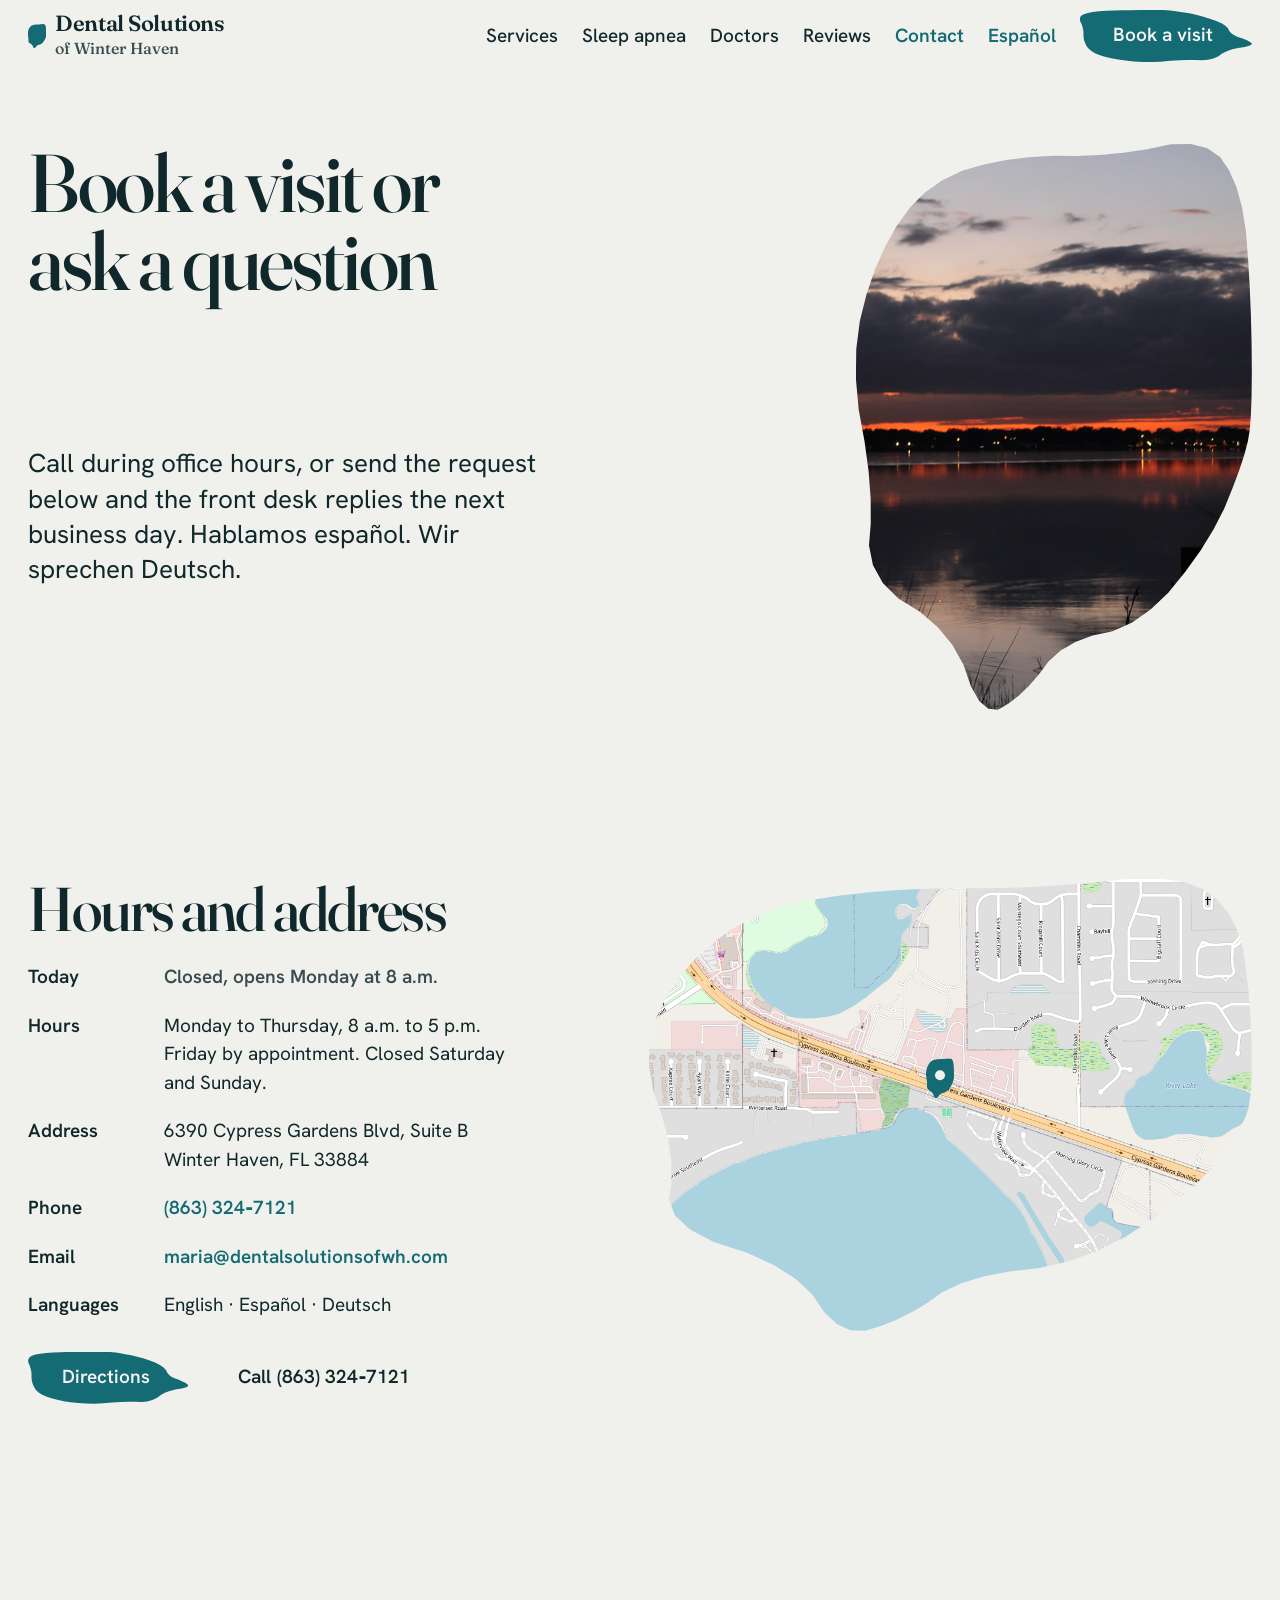
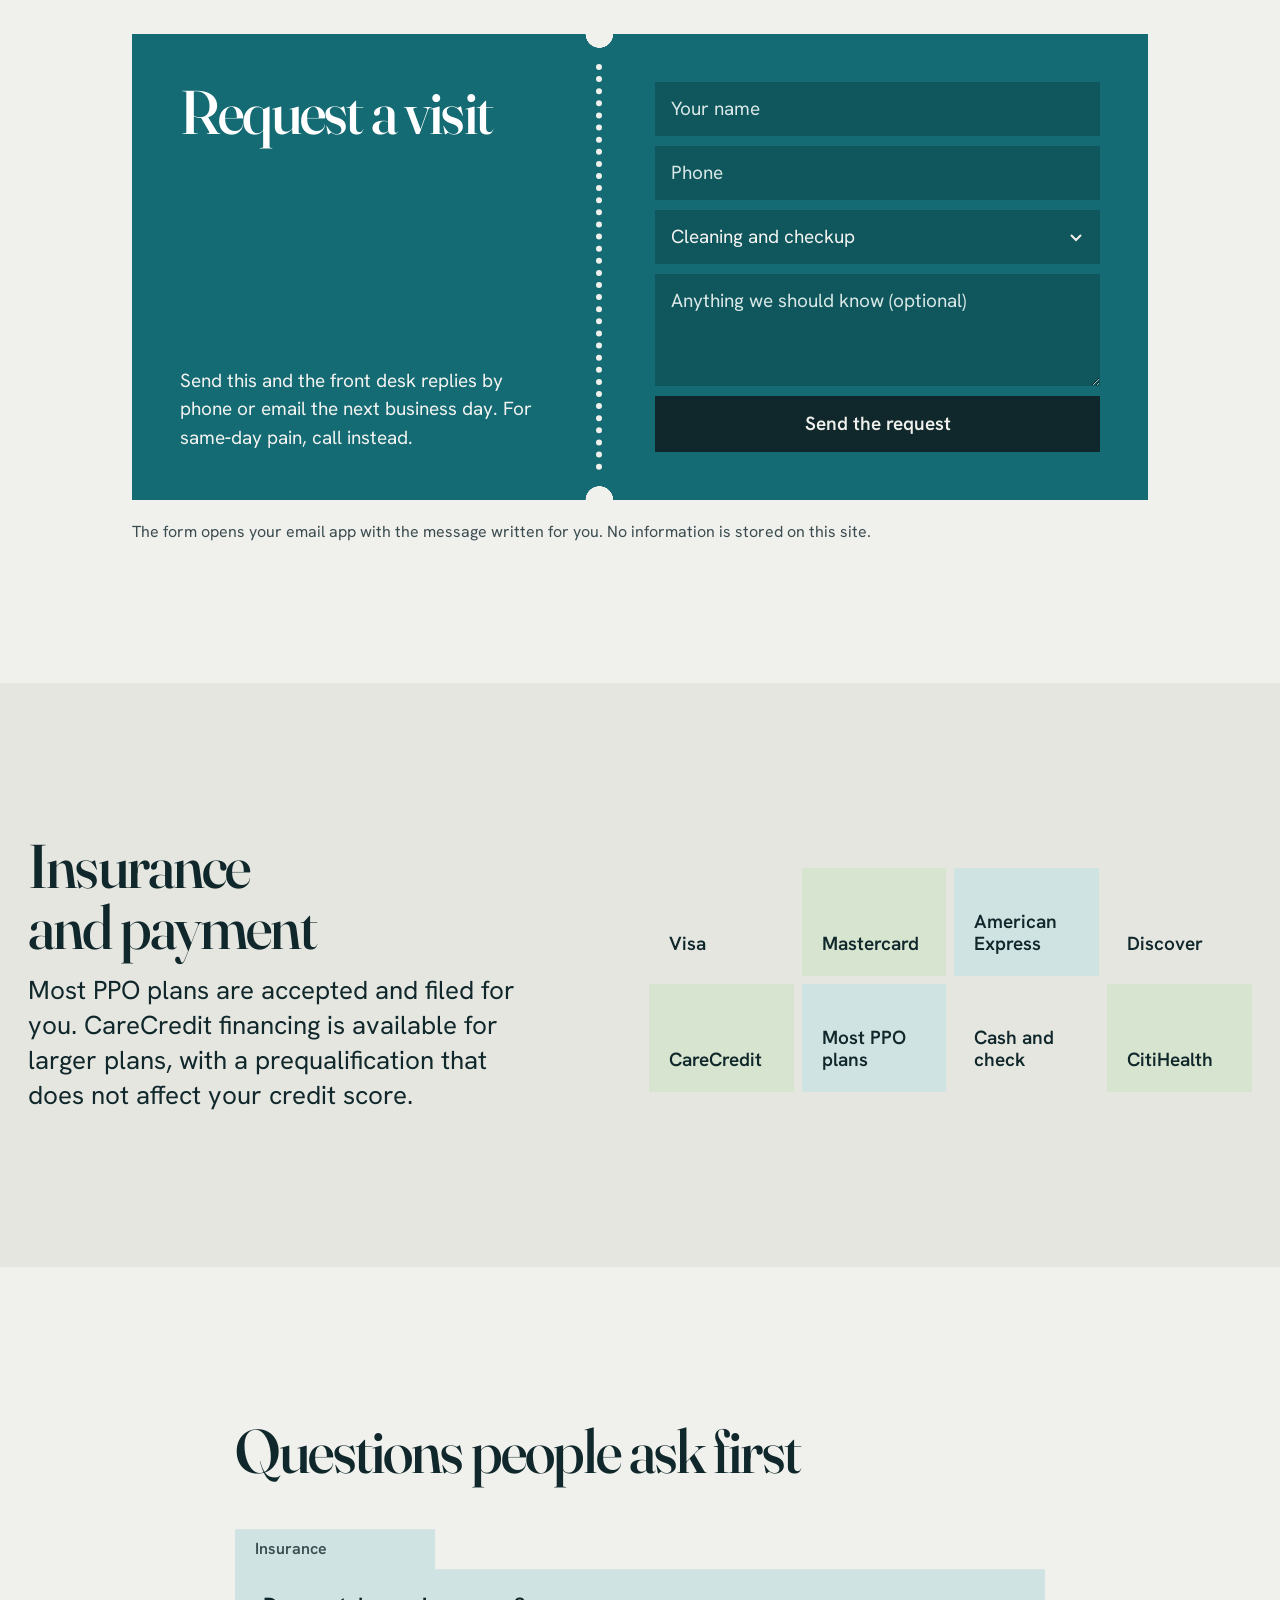
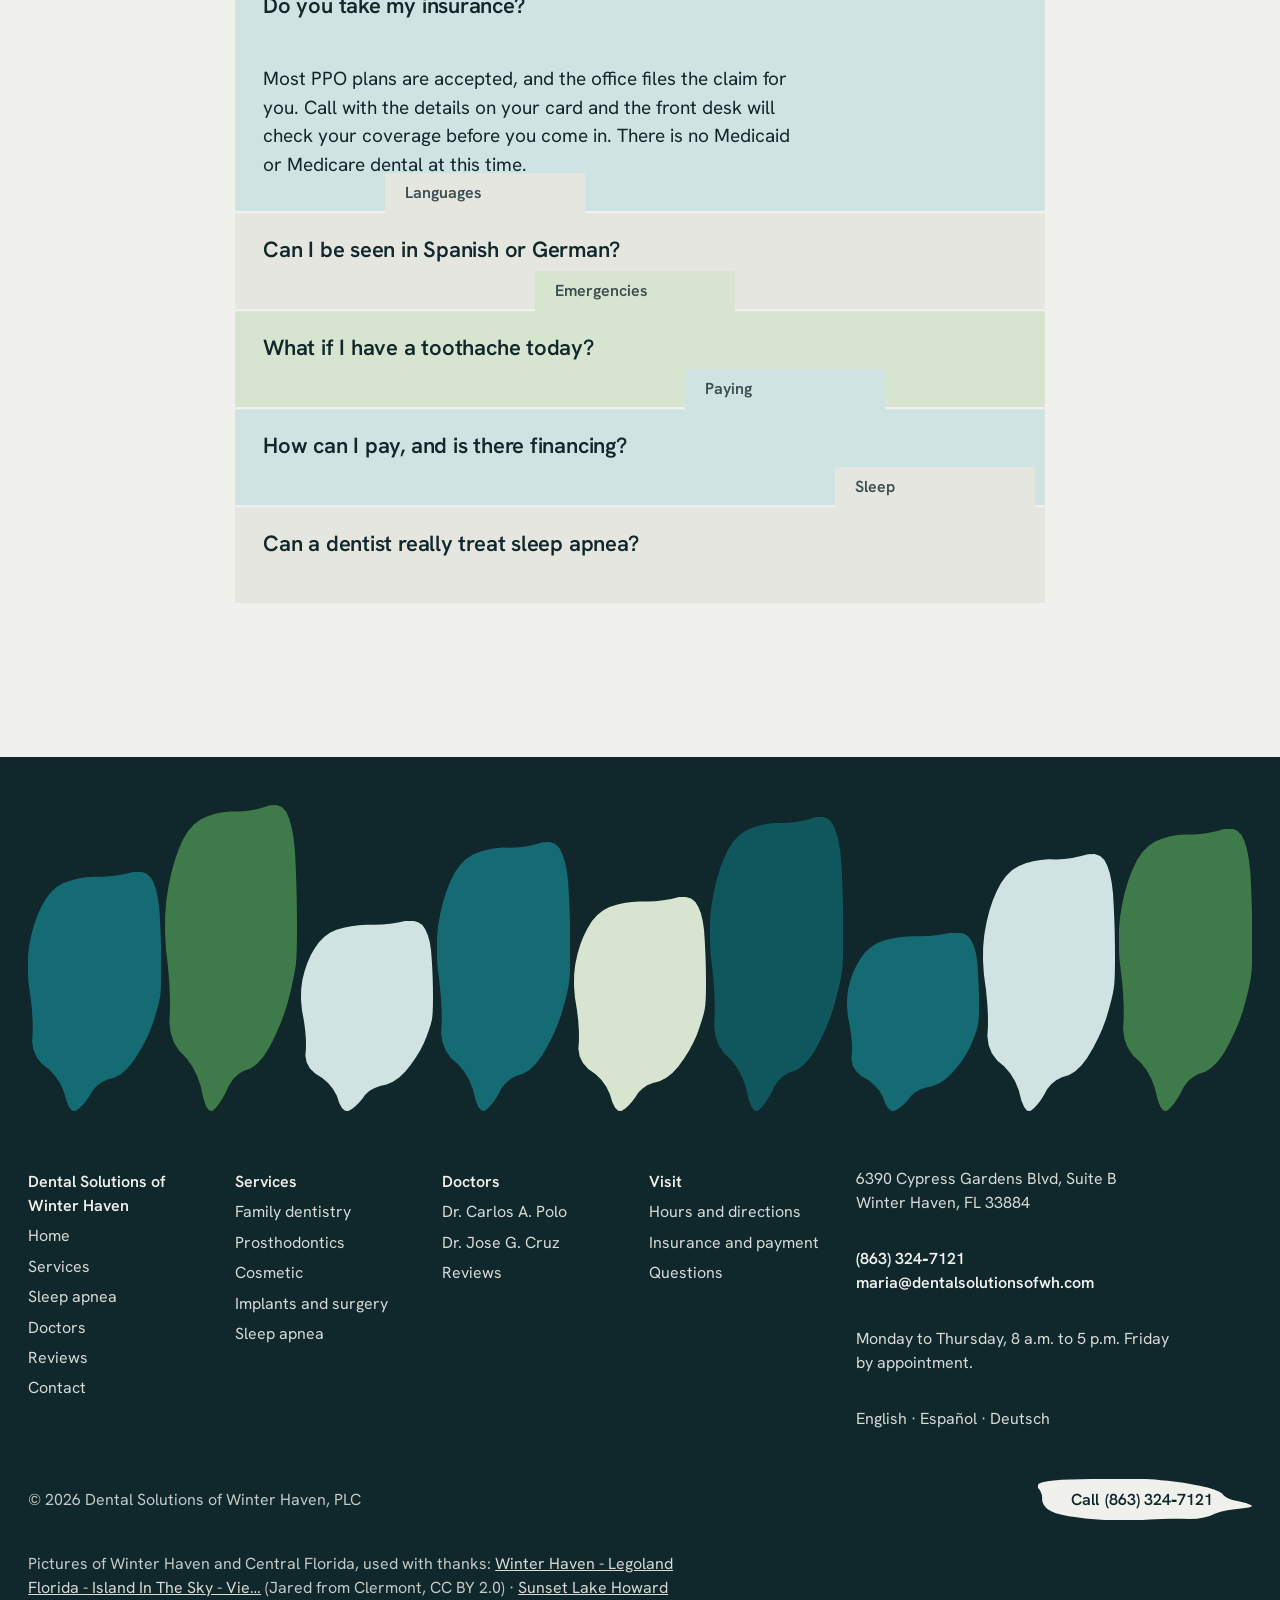
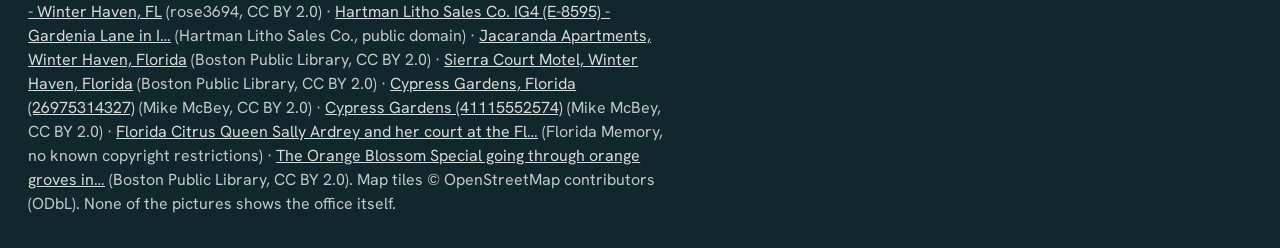
==== contact.html @ ea5078c8 "Dental Solutions of Winter Haven site: six bilingual pages, one lake motif Co-Authored-By: Claude Fa" ====
<!doctype html>
<html lang="en" data-lang="en">
<head>
<meta charset="utf-8">
<meta name="viewport" content="width=device-width, initial-scale=1">
<title>Contact and hours · Dental Solutions of Winter Haven</title>
<meta name="description" content="Book a visit at 6390 Cypress Gardens Blvd, Winter Haven, FL 33884. Call (863) 324‑7121. Monday to Thursday 8 to 5.">
<meta name="theme-color" content="#146b73">
<meta property="og:title" content="Contact and hours · Dental Solutions of Winter Haven">
<meta property="og:description" content="Book a visit at 6390 Cypress Gardens Blvd, Winter Haven, FL 33884. Call (863) 324‑7121. Monday to Thursday 8 to 5.">
<meta property="og:type" content="website">
<meta property="og:locale" content="en_US">
<meta property="og:locale:alternate" content="es_US">
<script type="application/ld+json">{"@context": "https://schema.org", "@type": "Dentist", "name": "Dental Solutions of Winter Haven", "url": "https://www.dentalsolutionsofwh.com/", "telephone": "+1-863-324-7121", "email": "maria@dentalsolutionsofwh.com", "address": {"@type": "PostalAddress", "streetAddress": "6390 Cypress Gardens Blvd, Suite B", "addressLocality": "Winter Haven", "addressRegion": "FL", "postalCode": "33884", "addressCountry": "US"}, "geo": {"@type": "GeoCoordinates", "latitude": 27.9825809, "longitude": -81.6782343}, "openingHoursSpecification": [{"@type": "OpeningHoursSpecification", "dayOfWeek": ["Monday", "Tuesday", "Wednesday", "Thursday"], "opens": "08:00", "closes": "17:00"}], "employee": [{"@type": "Person", "name": "Dr. Carlos A. Polo", "jobTitle": "Prosthodontist"}, {"@type": "Person", "name": "Dr. Jose G. Cruz", "jobTitle": "Dentist"}], "knowsLanguage": ["en", "es", "de"], "paymentAccepted": "Cash, Check, Visa, Mastercard, American Express, Discover, CareCredit"}</script>
<script>document.documentElement.classList.add('js');try{var l=localStorage.getItem('dswh-lang');if(l==='es'||l==='en'){document.documentElement.dataset.lang=l;document.documentElement.lang=l;}}catch(e){}</script>
<link rel="preconnect" href="https://fonts.googleapis.com">
<link rel="preconnect" href="https://fonts.gstatic.com" crossorigin>
<link href="https://fonts.googleapis.com/css2?family=Fraunces:opsz,wght@9..144,500;9..144,600&family=Hanken+Grotesk:wght@400;500;600&display=swap" rel="stylesheet">
<link rel="icon" href="data:image/svg+xml,%3Csvg%20xmlns%3D%27http%3A//www.w3.org/2000/svg%27%20viewBox%3D%270%200%2064%2064%27%3E%3Crect%20width%3D%2764%27%20height%3D%2764%27%20fill%3D%27%23f4f1ea%27/%3E%3Cg%20transform%3D%27translate%2814%206%29%20scale%2836%2052%29%27%3E%3Cpath%20d%3D%27M0.9196%200.0230%20L0.9425%200.0464%20L0.9611%200.0760%20L0.9752%200.1117%20L0.9849%200.1534%20L0.9903%200.2012%20L0.9944%200.2499%20L0.9975%200.2996%20L0.9993%200.3502%20L1.0000%200.4017%20L0.9994%200.4450%20L0.9976%200.4800%20L0.9944%200.5068%20L0.9900%200.5255%20L0.9814%200.5485%20L0.9686%200.5760%20L0.9516%200.6079%20L0.9304%200.6443%20L0.9035%200.6810%20L0.8710%200.7181%20L0.8329%200.7555%20L0.7890%200.7934%20L0.7436%200.8236%20L0.6967%200.8462%20L0.6481%200.8613%20L0.5980%200.8688%20L0.5543%200.8802%20L0.5171%200.8955%20L0.4864%200.9147%20L0.4621%200.9378%20L0.4372%200.9578%20L0.4118%200.9749%20L0.3857%200.9890%20L0.3591%201.0000%20L0.3343%200.9986%20L0.3115%200.9849%20L0.2905%200.9587%20L0.2714%200.9201%20L0.2436%200.8853%20L0.2070%200.8543%20L0.1616%200.8270%20L0.1075%200.8035%20L0.0680%200.7762%20L0.0432%200.7448%20L0.0331%200.7096%20L0.0376%200.6705%20L0.0373%200.6268%20L0.0321%200.5787%20L0.0220%200.5262%20L0.0070%200.4691%20L0.0000%200.4145%20L0.0010%200.3624%20L0.0100%200.3128%20L0.0269%200.2657%20L0.0480%200.2221%20L0.0733%200.1821%20L0.1027%200.1456%20L0.1362%200.1127%20L0.1750%200.0853%20L0.2192%200.0635%20L0.2686%200.0472%20L0.3233%200.0364%20L0.3794%200.0285%20L0.4369%200.0233%20L0.4957%200.0209%20L0.5560%200.0213%20L0.6161%200.0195%20L0.6760%200.0154%20L0.7359%200.0091%20L0.7956%200.0005%20L0.8461%200.0000%20L0.8875%200.0075%20Z%27%20fill%3D%27%23146b73%27/%3E%3C/g%3E%3C/svg%3E">
<link rel="stylesheet" href="styles.css">
<style>:root{--lake-mask:url("data:image/svg+xml,<svg%20xmlns='http://www.w3.org/2000/svg'%20viewBox='0%200%201%201'%20preserveAspectRatio='none'><path%20d='M0.9196%200.0230%20L0.9425%200.0464%20L0.9611%200.0760%20L0.9752%200.1117%20L0.9849%200.1534%20L0.9903%200.2012%20L0.9944%200.2499%20L0.9975%200.2996%20L0.9993%200.3502%20L1.0000%200.4017%20L0.9994%200.4450%20L0.9976%200.4800%20L0.9944%200.5068%20L0.9900%200.5255%20L0.9814%200.5485%20L0.9686%200.5760%20L0.9516%200.6079%20L0.9304%200.6443%20L0.9035%200.6810%20L0.8710%200.7181%20L0.8329%200.7555%20L0.7890%200.7934%20L0.7436%200.8236%20L0.6967%200.8462%20L0.6481%200.8613%20L0.5980%200.8688%20L0.5543%200.8802%20L0.5171%200.8955%20L0.4864%200.9147%20L0.4621%200.9378%20L0.4372%200.9578%20L0.4118%200.9749%20L0.3857%200.9890%20L0.3591%201.0000%20L0.3343%200.9986%20L0.3115%200.9849%20L0.2905%200.9587%20L0.2714%200.9201%20L0.2436%200.8853%20L0.2070%200.8543%20L0.1616%200.8270%20L0.1075%200.8035%20L0.0680%200.7762%20L0.0432%200.7448%20L0.0331%200.7096%20L0.0376%200.6705%20L0.0373%200.6268%20L0.0321%200.5787%20L0.0220%200.5262%20L0.0070%200.4691%20L0.0000%200.4145%20L0.0010%200.3624%20L0.0100%200.3128%20L0.0269%200.2657%20L0.0480%200.2221%20L0.0733%200.1821%20L0.1027%200.1456%20L0.1362%200.1127%20L0.1750%200.0853%20L0.2192%200.0635%20L0.2686%200.0472%20L0.3233%200.0364%20L0.3794%200.0285%20L0.4369%200.0233%20L0.4957%200.0209%20L0.5560%200.0213%20L0.6161%200.0195%20L0.6760%200.0154%20L0.7359%200.0091%20L0.7956%200.0005%20L0.8461%200.0000%20L0.8875%200.0075%20Z'%20fill='black'/></svg>");--chev:url("data:image/svg+xml,%3Csvg xmlns=%27http://www.w3.org/2000/svg%27 viewBox=%270 0 16 16%27%3E%3Cpath d=%27M3 6l5 5 5-5%27 fill=%27none%27 stroke=%27%2310282b%27 stroke-width=%272%27/%3E%3C/svg%3E");--chev-light:url("data:image/svg+xml,%3Csvg xmlns=%27http://www.w3.org/2000/svg%27 viewBox=%270 0 16 16%27%3E%3Cpath d=%27M3 6l5 5 5-5%27 fill=%27none%27 stroke=%27%23f4f1ea%27 stroke-width=%272%27/%3E%3C/svg%3E");--coupon-mask:radial-gradient(14px at 46% 0, transparent 97%, #000 100%), radial-gradient(14px at 46% 100%, transparent 97%, #000 100%);--coupon-mask-v:radial-gradient(14px at 0 46%, transparent 97%, #000 100%), radial-gradient(14px at 100% 46%, transparent 97%, #000 100%);}.coupon{-webkit-mask-composite:source-in;mask-composite:intersect;}</style>
</head>
<body>
<svg width="0" height="0" aria-hidden="true" style="position:absolute"><defs><clipPath id="lake" clipPathUnits="objectBoundingBox"><path d="M0.9196 0.0230 L0.9425 0.0464 L0.9611 0.0760 L0.9752 0.1117 L0.9849 0.1534 L0.9903 0.2012 L0.9944 0.2499 L0.9975 0.2996 L0.9993 0.3502 L1.0000 0.4017 L0.9994 0.4450 L0.9976 0.4800 L0.9944 0.5068 L0.9900 0.5255 L0.9814 0.5485 L0.9686 0.5760 L0.9516 0.6079 L0.9304 0.6443 L0.9035 0.6810 L0.8710 0.7181 L0.8329 0.7555 L0.7890 0.7934 L0.7436 0.8236 L0.6967 0.8462 L0.6481 0.8613 L0.5980 0.8688 L0.5543 0.8802 L0.5171 0.8955 L0.4864 0.9147 L0.4621 0.9378 L0.4372 0.9578 L0.4118 0.9749 L0.3857 0.9890 L0.3591 1.0000 L0.3343 0.9986 L0.3115 0.9849 L0.2905 0.9587 L0.2714 0.9201 L0.2436 0.8853 L0.2070 0.8543 L0.1616 0.8270 L0.1075 0.8035 L0.0680 0.7762 L0.0432 0.7448 L0.0331 0.7096 L0.0376 0.6705 L0.0373 0.6268 L0.0321 0.5787 L0.0220 0.5262 L0.0070 0.4691 L0.0000 0.4145 L0.0010 0.3624 L0.0100 0.3128 L0.0269 0.2657 L0.0480 0.2221 L0.0733 0.1821 L0.1027 0.1456 L0.1362 0.1127 L0.1750 0.0853 L0.2192 0.0635 L0.2686 0.0472 L0.3233 0.0364 L0.3794 0.0285 L0.4369 0.0233 L0.4957 0.0209 L0.5560 0.0213 L0.6161 0.0195 L0.6760 0.0154 L0.7359 0.0091 L0.7956 0.0005 L0.8461 0.0000 L0.8875 0.0075 Z"/></clipPath><clipPath id="lake-wide" clipPathUnits="objectBoundingBox"><path d="M0.9196 0.0230 L0.9425 0.0464 L0.9611 0.0760 L0.9752 0.1117 L0.9849 0.1534 L0.9903 0.2012 L0.9944 0.2499 L0.9975 0.2996 L0.9993 0.3502 L1.0000 0.4017 L0.9994 0.4450 L0.9976 0.4800 L0.9944 0.5068 L0.9900 0.5255 L0.9814 0.5485 L0.9686 0.5760 L0.9516 0.6079 L0.9304 0.6443 L0.9035 0.6810 L0.8710 0.7181 L0.8329 0.7555 L0.7890 0.7934 L0.7436 0.8236 L0.6967 0.8462 L0.6481 0.8613 L0.5980 0.8688 L0.5543 0.8802 L0.5171 0.8955 L0.4864 0.9147 L0.4621 0.9378 L0.4372 0.9578 L0.4118 0.9749 L0.3857 0.9890 L0.3591 1.0000 L0.3343 0.9986 L0.3115 0.9849 L0.2905 0.9587 L0.2714 0.9201 L0.2436 0.8853 L0.2070 0.8543 L0.1616 0.8270 L0.1075 0.8035 L0.0680 0.7762 L0.0432 0.7448 L0.0331 0.7096 L0.0376 0.6705 L0.0373 0.6268 L0.0321 0.5787 L0.0220 0.5262 L0.0070 0.4691 L0.0000 0.4145 L0.0010 0.3624 L0.0100 0.3128 L0.0269 0.2657 L0.0480 0.2221 L0.0733 0.1821 L0.1027 0.1456 L0.1362 0.1127 L0.1750 0.0853 L0.2192 0.0635 L0.2686 0.0472 L0.3233 0.0364 L0.3794 0.0285 L0.4369 0.0233 L0.4957 0.0209 L0.5560 0.0213 L0.6161 0.0195 L0.6760 0.0154 L0.7359 0.0091 L0.7956 0.0005 L0.8461 0.0000 L0.8875 0.0075 Z" transform="translate(0 1) rotate(-90)"/></clipPath><symbol id="lk" viewBox="0 0 1 1" preserveAspectRatio="none"><path d="M0.9196 0.0230 L0.9425 0.0464 L0.9611 0.0760 L0.9752 0.1117 L0.9849 0.1534 L0.9903 0.2012 L0.9944 0.2499 L0.9975 0.2996 L0.9993 0.3502 L1.0000 0.4017 L0.9994 0.4450 L0.9976 0.4800 L0.9944 0.5068 L0.9900 0.5255 L0.9814 0.5485 L0.9686 0.5760 L0.9516 0.6079 L0.9304 0.6443 L0.9035 0.6810 L0.8710 0.7181 L0.8329 0.7555 L0.7890 0.7934 L0.7436 0.8236 L0.6967 0.8462 L0.6481 0.8613 L0.5980 0.8688 L0.5543 0.8802 L0.5171 0.8955 L0.4864 0.9147 L0.4621 0.9378 L0.4372 0.9578 L0.4118 0.9749 L0.3857 0.9890 L0.3591 1.0000 L0.3343 0.9986 L0.3115 0.9849 L0.2905 0.9587 L0.2714 0.9201 L0.2436 0.8853 L0.2070 0.8543 L0.1616 0.8270 L0.1075 0.8035 L0.0680 0.7762 L0.0432 0.7448 L0.0331 0.7096 L0.0376 0.6705 L0.0373 0.6268 L0.0321 0.5787 L0.0220 0.5262 L0.0070 0.4691 L0.0000 0.4145 L0.0010 0.3624 L0.0100 0.3128 L0.0269 0.2657 L0.0480 0.2221 L0.0733 0.1821 L0.1027 0.1456 L0.1362 0.1127 L0.1750 0.0853 L0.2192 0.0635 L0.2686 0.0472 L0.3233 0.0364 L0.3794 0.0285 L0.4369 0.0233 L0.4957 0.0209 L0.5560 0.0213 L0.6161 0.0195 L0.6760 0.0154 L0.7359 0.0091 L0.7956 0.0005 L0.8461 0.0000 L0.8875 0.0075 Z"/></symbol></defs></svg>
<a class="skip" href="#main"><span data-l="en">Skip to content</span><span data-l="es">Ir al contenido</span></a>
<header class="top">
  <div class="wrap top-row">
    <a class="wordmark" href="index.html" aria-label="Dental Solutions of Winter Haven, home"><i aria-hidden="true"></i><span><b>Dental Solutions</b><small>of Winter Haven</small></span></a>
    <nav class="menu" id="menu" aria-label="Main"><a href="services.html"><span data-l="en">Services</span><span data-l="es">Servicios</span></a><a href="sleep-apnea.html"><span data-l="en">Sleep apnea</span><span data-l="es">Apnea del sueño</span></a><a href="doctors.html"><span data-l="en">Doctors</span><span data-l="es">Doctores</span></a><a href="reviews.html"><span data-l="en">Reviews</span><span data-l="es">Opiniones</span></a><a href="contact.html" aria-current="page"><span data-l="en">Contact</span><span data-l="es">Contacto</span></a>
      <button class="lang" id="lang" type="button" aria-label="Cambiar idioma / Change language"><span data-l="en">Español</span><span data-l="es">English</span></button>
    </nav>
    <a class="btn" href="contact.html"><span data-l="en">Book a visit</span><span data-l="es">Reservar cita</span></a>
    <button class="burger" id="burger" type="button" aria-expanded="false" aria-controls="menu"><span data-l="en">Menu</span><span data-l="es">Menú</span></button>
  </div>
</header>
<main id="main">
<section class="wrap grid page-head">
  <h1 class="h1" data-rise style="--i:0"><span data-l="en">Book a visit or ask a question</span><span data-l="es">Reserve una cita o pregunte</span></h1>
  <p class="lead muted" data-rise style="--i:1"><span data-l="en">Call during office hours, or send the request below and the front desk replies the next business day. Hablamos español. Wir sprechen Deutsch.</span><span data-l="es">Llame en horario de oficina o envíe la solicitud de abajo y la recepción responde el siguiente día hábil. We speak English. Wir sprechen Deutsch.</span></p>
  <div class="pic pic-tall lake shutter drift" style="grid-column:9/13;grid-row:1/3"><img src="assets/sunset-lake-howard-winter-haven-fl.jpg" alt="Sunset over Lake Howard, Winter Haven" width="1024" height="683"></div>
</section>

<section class="section-tight" id="hours">
  <div class="wrap grid two" data-reveal>
    <div>
      <h2 class="h2"><span data-l="en">Hours and address</span><span data-l="es">Horario y dirección</span></h2>
      <dl class="facts" style="margin-top:1.5rem">
        <div><dt><span data-l="en">Today</span><span data-l="es">Hoy</span></dt><dd><span class="open-now" data-open-now></span></dd></div>
        <div><dt><span data-l="en">Hours</span><span data-l="es">Horario</span></dt><dd><span data-l="en">Monday to Thursday, 8 a.m. to 5 p.m.</span><span data-l="es">Lunes a jueves, 8 a.m. a 5 p.m.</span><br><span data-l="en">Friday by appointment. Closed Saturday and Sunday.</span><span data-l="es">Viernes con cita. Cerrado sábado y domingo.</span></dd></div>
        <div><dt><span data-l="en">Address</span><span data-l="es">Dirección</span></dt><dd>6390 Cypress Gardens Blvd, Suite B<br>Winter Haven, FL 33884</dd></div>
        <div><dt><span data-l="en">Phone</span><span data-l="es">Teléfono</span></dt><dd><a href="tel:+18633247121">(863) 324‑7121</a></dd></div>
        <div><dt>Email</dt><dd><a href="mailto:maria@dentalsolutionsofwh.com">maria@dentalsolutionsofwh.com</a></dd></div>
        <div><dt><span data-l="en">Languages</span><span data-l="es">Idiomas</span></dt><dd>English · Español · Deutsch</dd></div>
      </dl>
      <div class="btn-row">
        <a class="btn" href="https://www.google.com/maps/dir/?api=1&destination=6390+Cypress+Gardens+Blvd+Winter+Haven+FL+33884" target="_blank" rel="noopener"><span data-l="en">Directions</span><span data-l="es">Cómo llegar</span></a>
        <a class="btn btn-paper" href="tel:+18633247121"><span data-l="en">Call</span><span data-l="es">Llamar</span> (863) 324‑7121</a>
      </div>
    </div>
    <div class="lake"><div class="tilemap" role="img" aria-label="Map of 6390 Cypress Gardens Boulevard, Winter Haven"><div class="tilemap-grid"><img src="assets/map/16-17897-27457.png" width="256" height="256" alt="" loading="lazy"><img src="assets/map/16-17898-27457.png" width="256" height="256" alt="" loading="lazy"><img src="assets/map/16-17899-27457.png" width="256" height="256" alt="" loading="lazy"><img src="assets/map/16-17900-27457.png" width="256" height="256" alt="" loading="lazy"><img src="assets/map/16-17897-27458.png" width="256" height="256" alt="" loading="lazy"><img src="assets/map/16-17898-27458.png" width="256" height="256" alt="" loading="lazy"><img src="assets/map/16-17899-27458.png" width="256" height="256" alt="" loading="lazy"><img src="assets/map/16-17900-27458.png" width="256" height="256" alt="" loading="lazy"><img src="assets/map/16-17897-27459.png" width="256" height="256" alt="" loading="lazy"><img src="assets/map/16-17898-27459.png" width="256" height="256" alt="" loading="lazy"><img src="assets/map/16-17899-27459.png" width="256" height="256" alt="" loading="lazy"><img src="assets/map/16-17900-27459.png" width="256" height="256" alt="" loading="lazy"></div><span class="tilemap-pin" style="left:48.28%;top:47.90%"></span></div></div>
  </div>
</section>

<section class="coupon-wrap">
  <div class="wrap grid">
    <form class="coupon" id="contact-form" data-mail="maria@dentalsolutionsofwh.com" data-reveal>
      <div class="coupon-left">
        <h2 class="h2"><span data-l="en">Request a visit</span><span data-l="es">Solicite una cita</span></h2>
        <p><span data-l="en">Send this and the front desk replies by phone or email the next business day. For same‑day pain, call instead.</span><span data-l="es">Envíe esto y la recepción le responde por teléfono o correo el siguiente día hábil. Si tiene dolor hoy, mejor llame.</span></p>
      </div>
      <div class="coupon-right">
        <label class="sr" for="f-name"><span data-l="en">Your name</span><span data-l="es">Su nombre</span></label>
        <input id="f-name" name="name" type="text" autocomplete="name" required placeholder="Your name" data-en="Your name" data-es="Su nombre">
        <label class="sr" for="f-phone"><span data-l="en">Phone</span><span data-l="es">Teléfono</span></label>
        <input id="f-phone" name="phone" type="tel" autocomplete="tel" required placeholder="Phone" data-en="Phone" data-es="Teléfono">
        <label class="sr" for="f-reason"><span data-l="en">Reason for the visit</span><span data-l="es">Motivo de la visita</span></label>
        <select id="f-reason" name="reason"><option data-en="Cleaning and checkup" data-es="Limpieza y revisión">Cleaning and checkup</option><option data-en="Toothache or emergency" data-es="Dolor o urgencia">Toothache or emergency</option><option data-en="Crowns, dentures or implants" data-es="Coronas, prótesis o implantes">Crowns, dentures or implants</option><option data-en="Cosmetic: veneers, whitening" data-es="Estética: carillas, blanqueamiento">Cosmetic: veneers, whitening</option><option data-en="Sleep apnea appliance" data-es="Aparato para apnea del sueño">Sleep apnea appliance</option><option data-en="Something else" data-es="Otra cosa">Something else</option></select>
        <label class="sr" for="f-msg"><span data-l="en">Message</span><span data-l="es">Mensaje</span></label>
        <textarea id="f-msg" name="message" placeholder="Anything we should know (optional)" data-en="Anything we should know (optional)" data-es="Algo que debamos saber (opcional)"></textarea>
        <button class="coupon-submit" type="submit"><span data-l="en">Send the request</span><span data-l="es">Enviar la solicitud</span></button>
      </div>
    </form>
    <p class="form-note"><span data-l="en">The form opens your email app with the message written for you. No information is stored on this site.</span><span data-l="es">El formulario abre su aplicación de correo con el mensaje ya escrito. Este sitio no guarda ninguna información.</span></p>
  </div>
</section>

<section class="section field-surface" id="pay">
  <div class="wrap grid two" data-reveal>
    <div>
      <h2 class="h2"><span data-l="en">Insurance and payment</span><span data-l="es">Seguros y pagos</span></h2>
      <p class="lead muted"><span data-l="en">Most PPO plans are accepted and filed for you. CareCredit financing is available for larger plans, with a prequalification that does not affect your credit score.</span><span data-l="es">Se aceptan la mayoría de los planes PPO y el consultorio presenta el reclamo. Hay financiamiento CareCredit para planes grandes, con una precalificación que no afecta su puntaje de crédito.</span></p>
    </div>
    <div><div class="pay"><div>Visa</div><div>Mastercard</div><div>American Express</div><div>Discover</div><div>CareCredit</div><div><span data-l="en">Most PPO plans</span><span data-l="es">La mayoría de planes PPO</span></div><div><span data-l="en">Cash and check</span><span data-l="es">Efectivo y cheque</span></div><div>CitiHealth</div></div></div>
  </div>
</section>

<section class="section" id="faq">
  <div class="wrap grid">
    <div class="faq-head" data-reveal><h2 class="h2"><span data-l="en">Questions people ask first</span><span data-l="es">Lo que la gente pregunta primero</span></h2></div>
    <div class="cards"><details class="card card-1" name="faq" style="--tab:0px" open><summary><span class="tab"><span data-l="en">Insurance</span><span data-l="es">Seguros</span></span><span class="q"><span data-l="en">Do you take my insurance?</span><span data-l="es">¿Aceptan mi seguro?</span></span></summary><div class="a"><p><span data-l="en">Most PPO plans are accepted, and the office files the claim for you. Call with the details on your card and the front desk will check your coverage before you come in. There is no Medicaid or Medicare dental at this time.</span><span data-l="es">Se aceptan la mayoría de los planes PPO, y el consultorio presenta el reclamo por usted. Llame con los datos de su tarjeta y la recepción verifica su cobertura antes de su visita. Por ahora no se acepta Medicaid ni Medicare dental.</span></p></div></details><details class="card card-2" name="faq" style="--tab:150px"><summary><span class="tab"><span data-l="en">Languages</span><span data-l="es">Idiomas</span></span><span class="q"><span data-l="en">Can I be seen in Spanish or German?</span><span data-l="es">¿Me pueden atender en español o alemán?</span></span></summary><div class="a"><p><span data-l="en">Yes. Both doctors speak Spanish, Dr. Polo also speaks German, and the whole visit, from the phone call to the treatment plan, can happen in your language.</span><span data-l="es">Sí. Los dos doctores hablan español, el Dr. Polo también habla alemán, y toda la visita, desde la llamada hasta el plan de tratamiento, puede ser en su idioma.</span></p></div></details><details class="card card-3" name="faq" style="--tab:300px"><summary><span class="tab"><span data-l="en">Emergencies</span><span data-l="es">Urgencias</span></span><span class="q"><span data-l="en">What if I have a toothache today?</span><span data-l="es">¿Y si tengo dolor de muela hoy?</span></span></summary><div class="a"><p><span data-l="en">Call <a href="tel:+18633247121">(863) 324‑7121</a> as early as you can. Same‑day times are kept open for emergencies, Monday to Thursday, and patients have been seen the same day without an appointment.</span><span data-l="es">Llame al <a href="tel:+18633247121">(863) 324‑7121</a> lo antes posible. Se reservan horas del mismo día para urgencias, de lunes a jueves, y hay pacientes que han sido atendidos el mismo día sin cita.</span></p></div></details><details class="card card-1" name="faq" style="--tab:450px"><summary><span class="tab"><span data-l="en">Paying</span><span data-l="es">Pagos</span></span><span class="q"><span data-l="en">How can I pay, and is there financing?</span><span data-l="es">¿Cómo puedo pagar, y hay financiamiento?</span></span></summary><div class="a"><p><span data-l="en">Cash, check, Visa, Mastercard, American Express and Discover are accepted. CareCredit financing is available, with a prequalification that does not affect your credit score. Every plan comes with its cost written down before anything starts.</span><span data-l="es">Se acepta efectivo, cheque, Visa, Mastercard, American Express y Discover. Hay financiamiento con CareCredit, con una precalificación que no afecta su puntaje de crédito. Cada plan viene con su costo por escrito antes de empezar.</span></p></div></details><details class="card card-2" name="faq" style="--tab:600px"><summary><span class="tab"><span data-l="en">Sleep</span><span data-l="es">Sueño</span></span><span class="q"><span data-l="en">Can a dentist really treat sleep apnea?</span><span data-l="es">¿Un dentista puede tratar la apnea del sueño?</span></span></summary><div class="a"><p><span data-l="en">For many people with mild to moderate obstructive sleep apnea, yes. A custom oral appliance holds the lower jaw slightly forward so the airway stays open. It is fitted here after a sleep study, and adjusted until it is comfortable.</span><span data-l="es">Para muchas personas con apnea obstructiva leve a moderada, sí. Un aparato bucal a medida sostiene la mandíbula un poco hacia adelante para que la vía aérea quede abierta. Se ajusta aquí después de un estudio del sueño, hasta que sea cómodo.</span></p></div></details></div>
  </div>
</section>
</main>
<footer class="foot">
  <div class="wrap">
    <div class="foot-chain" aria-hidden="true" data-reveal><i style="background:#146b73;height:78%"></i><i style="background:#3f7a4a;height:100%"></i><i style="background:#cfe3e2;height:62%"></i><i style="background:#146b73;height:88%"></i><i style="background:#d7e4cf;height:70%"></i><i style="background:#0f565d;height:96%"></i><i style="background:#146b73;height:58%"></i><i style="background:#cfe3e2;height:84%"></i><i style="background:#3f7a4a;height:92%"></i></div>
    <div class="grid foot-grid" data-reveal>
      <div class="foot-links">
        <div><a href="index.html">Dental Solutions of Winter Haven</a><a href="index.html"><span data-l="en">Home</span><span data-l="es">Inicio</span></a><a href="services.html"><span data-l="en">Services</span><span data-l="es">Servicios</span></a><a href="sleep-apnea.html"><span data-l="en">Sleep apnea</span><span data-l="es">Apnea del sueño</span></a><a href="doctors.html"><span data-l="en">Doctors</span><span data-l="es">Doctores</span></a><a href="reviews.html"><span data-l="en">Reviews</span><span data-l="es">Opiniones</span></a><a href="contact.html"><span data-l="en">Contact</span><span data-l="es">Contacto</span></a></div>
        <div><a href="services.html"><span data-l="en">Services</span><span data-l="es">Servicios</span></a><a href="services.html#general"><span data-l="en">Family dentistry</span><span data-l="es">Odontología familiar</span></a><a href="services.html#prostho"><span data-l="en">Prosthodontics</span><span data-l="es">Prostodoncia</span></a><a href="services.html#cosmetic"><span data-l="en">Cosmetic</span><span data-l="es">Estética</span></a><a href="services.html#implants"><span data-l="en">Implants and surgery</span><span data-l="es">Implantes y cirugía</span></a><a href="sleep-apnea.html"><span data-l="en">Sleep apnea</span><span data-l="es">Apnea del sueño</span></a></div>
        <div><a href="doctors.html"><span data-l="en">Doctors</span><span data-l="es">Doctores</span></a><a href="doctors.html#polo">Dr. Carlos A. Polo</a><a href="doctors.html#cruz">Dr. Jose G. Cruz</a><a href="reviews.html"><span data-l="en">Reviews</span><span data-l="es">Opiniones</span></a></div>
        <div><a href="contact.html"><span data-l="en">Visit</span><span data-l="es">Visita</span></a><a href="contact.html#hours"><span data-l="en">Hours and directions</span><span data-l="es">Horario y cómo llegar</span></a><a href="contact.html#pay"><span data-l="en">Insurance and payment</span><span data-l="es">Seguros y pagos</span></a><a href="contact.html#faq"><span data-l="en">Questions</span><span data-l="es">Preguntas</span></a></div>
      </div>
      <div class="foot-contact">
        <p>6390 Cypress Gardens Blvd, Suite B<br>Winter Haven, FL 33884</p>
        <p><a href="tel:+18633247121">(863) 324‑7121</a><br><a href="mailto:maria@dentalsolutionsofwh.com">maria@dentalsolutionsofwh.com</a></p>
        <p><span data-l="en">Monday to Thursday, 8 a.m. to 5 p.m. Friday by appointment.</span><span data-l="es">Lunes a jueves, 8 a.m. a 5 p.m. Viernes con cita.</span></p>
        <p>English · Español · Deutsch</p>
      </div>
    </div>
    <div class="foot-bottom">
      <span>© 2026 Dental Solutions of Winter Haven, PLC</span>
      <a class="btn btn-paper" href="tel:+18633247121"><span data-l="en">Call</span><span data-l="es">Llamar</span> (863) 324‑7121</a>
    </div>
    <p class="credits"><span data-l="en">Pictures of Winter Haven and Central Florida, used with thanks:</span><span data-l="es">Imágenes de Winter Haven y Florida Central, usadas con agradecimiento:</span> <a href="https://commons.wikimedia.org/w/index.php?curid=78786937" rel="noopener">Winter Haven - Legoland Florida - Island In The Sky - Vie…</a> (Jared from Clermont, CC BY 2.0) · <a href="https://www.flickr.com/photos/9939138@N05/6604422863" rel="noopener">Sunset Lake Howard - Winter Haven, FL</a> (rose3694, CC BY 2.0) · <a href="https://commons.wikimedia.org/wiki/File:Hartman_Litho_Sales_Co._IG4_(E-8595)_-_Gardenia_Lane_in_Idyllwild_Gardens,_Winter_Haven,_Florida_front.jpg" rel="noopener">Hartman Litho Sales Co. IG4 (E-8595) - Gardenia Lane in I…</a> (Hartman Litho Sales Co., public domain) · <a href="https://www.flickr.com/photos/24029425@N06/8102650862" rel="noopener">Jacaranda Apartments, Winter Haven, Florida</a> (Boston Public Library, CC BY 2.0) · <a href="https://www.flickr.com/photos/24029425@N06/8102651428" rel="noopener">Sierra Court Motel, Winter Haven, Florida</a> (Boston Public Library, CC BY 2.0) · <a href="https://commons.wikimedia.org/w/index.php?curid=78922174" rel="noopener">Cypress Gardens, Florida (26975314327)</a> (Mike McBey, CC BY 2.0) · <a href="https://commons.wikimedia.org/w/index.php?curid=78922175" rel="noopener">Cypress Gardens (41115552574)</a> (Mike McBey, CC BY 2.0) · <a href="https://commons.wikimedia.org/wiki/File:Florida_Citrus_Queen_Sally_Ardrey_and_her_court_at_the_Florida_Citrus_Exposition_in_Winter_Haven.jpg" rel="noopener">Florida Citrus Queen Sally Ardrey and her court at the Fl…</a> (Florida Memory, no known copyright restrictions) · <a href="https://www.flickr.com/photos/24029425@N06/7752655736" rel="noopener">The Orange Blossom Special going through orange groves in…</a> (Boston Public Library, CC BY 2.0). <span data-l="en">Map tiles</span><span data-l="es">Mapa</span> © OpenStreetMap contributors (ODbL). <span data-l="en">None of the pictures shows the office itself.</span><span data-l="es">Ninguna imagen muestra el consultorio en sí.</span></p>
  </div>
</footer>
<script src="main.js"></script>
</body>
</html>
---- styles.css ----
/* Dental Solutions of Winter Haven
   One motif: the outline of Lake Eloise, the lake behind the office on Cypress Gardens Blvd.
   It is the hero shape, the mask of every photograph, the button, the bullet and the footer.
   Two faces: Fraunces for headings, Hanken Grotesk for text. Paper ground, lake-teal accent. */

:root {
  --bg: #f0f0ec;
  --surface: #e6e6e1;
  --surface-2: #d8d8d2;
  --ink: #10282b;
  --muted: #3b4c50;
  --lake: #146b73;
  --lake-deep: #0f565d;
  --lake-pale: #cfe3e2;
  --cypress: #3f7a4a;
  --cypress-pale: #d7e4cf;
  --citrus: #f08a24;
  --on-lake: #f3f3f1;

  --display: "Fraunces", Georgia, "Times New Roman", serif;
  --text: "Hanken Grotesk", system-ui, -apple-system, "Segoe UI", sans-serif;

  --step-small: 1rem;
  --step-sub: 1.375rem;
  --step-body: clamp(1.0625rem, 1rem + 0.25vw, 1.1875rem);
  --step-lead: clamp(1.25rem, 1.1rem + 0.7vw, 1.625rem);
  --step-head: clamp(2rem, 1.3rem + 3.2vw, 4rem);
  --step-hero: clamp(3.25rem, 6.4vw, 6.25rem);

  --margin: clamp(1rem, 2.2vw, 2rem);
  --gutter: clamp(0.75rem, 1.4vw, 1.5rem);
  --section: clamp(6rem, 12vw, 13rem);

  --ease-out: cubic-bezier(0.22, 1, 0.36, 1);
  --ease-in-out: cubic-bezier(0.76, 0, 0.24, 1);
  --ease-soft: cubic-bezier(0.33, 1, 0.68, 1);
  --t-press: 140ms;
  --t-hover: 180ms;
  --t-ui: 240ms;
  --t-reveal: 800ms;
}

*, *::before, *::after { box-sizing: border-box; }
html { -webkit-text-size-adjust: 100%; scroll-behavior: smooth; }
@media (prefers-reduced-motion: reduce) { html { scroll-behavior: auto; } }
body { margin: 0; background: var(--bg); color: var(--ink); font-family: var(--text); font-size: var(--step-body); line-height: 1.5; -webkit-font-smoothing: antialiased; overflow-x: clip; }
h1, h2, h3, h4, p, ul, ol, dl, dd, figure, blockquote { margin: 0; }
img, svg, video { display: block; max-width: 100%; height: auto; }
a { color: inherit; }
button, input, select, textarea { font: inherit; color: inherit; }
option { font-size: var(--step-body); }
:focus-visible { outline: 3px solid var(--citrus); outline-offset: 3px; }
::selection { background: var(--lake-pale); }
p { text-wrap: pretty; }
p + p { margin-top: 1em; }

/* the two languages */
[data-l] { display: inline; }
[data-l="es"] { display: none; }
html[data-lang="es"] [data-l="en"] { display: none; }
html[data-lang="es"] [data-l="es"] { display: inline; }

.sr { position: absolute; width: 1px; height: 1px; overflow: hidden; clip: rect(0 0 0 0); white-space: nowrap; }
.skip { position: absolute; left: var(--margin); top: -4rem; background: var(--lake); color: var(--on-lake); padding: 0.5rem 1rem; z-index: 100; }
.skip:focus { top: 1rem; }

.wrap { padding-inline: var(--margin); }
.grid { display: grid; grid-template-columns: repeat(12, minmax(0, 1fr)); column-gap: var(--gutter); }

/* ---------- type ---------- */
.display, h1, h2, h3 { font-family: var(--display); font-weight: 500; font-variation-settings: "opsz" 144; letter-spacing: -0.03em; line-height: 0.98; text-wrap: balance; }
.h1 { font-size: var(--step-hero); line-height: 0.95; }
.h2 { font-size: var(--step-head); }
.h3 { font-size: var(--step-lead); letter-spacing: -0.015em; line-height: 1.15; }
.lead { font-size: var(--step-lead); line-height: 1.35; max-width: 34ch; text-wrap: pretty; }
.lead.muted { color: var(--ink); }
.small { font-size: var(--step-small); }
.muted { color: var(--muted); }
.measure { max-width: 62ch; }
.statement { font-family: var(--display); font-weight: 500; font-variation-settings: "opsz" 72; letter-spacing: -0.02em; line-height: 1.15; font-size: clamp(1.5rem, 1rem + 1.7vw, 2.25rem); text-wrap: pretty; }

/* ---------- the motif ---------- */
.lake { clip-path: url(#lake); }
.lake-wide { clip-path: url(#lake-wide); }
.pic { position: relative; overflow: hidden; background: var(--surface-2); }
.pic img { width: 100%; height: 100%; object-fit: cover; }
.pic-tall { aspect-ratio: 0.7; }
.pic-square { aspect-ratio: 1; }

/* bullets are small lakes */
.lakes { list-style: none; padding: 0; }
.lakes li { position: relative; padding-left: 1.6em; }
.lakes li + li { margin-top: 0.45em; }
.lakes li::before { content: ""; position: absolute; left: 0; top: 0.28em; width: 0.9em; height: 0.9em; background: var(--lake); -webkit-mask: var(--lake-mask) center / contain no-repeat; mask: var(--lake-mask) center / contain no-repeat; }
.on-lake .lakes li::before { background: var(--citrus); }

/* ---------- buttons ---------- */
.btn { display: inline-flex; align-items: center; justify-content: center; gap: 0.35em; min-height: 3.25rem; padding: 0.55rem 2.4rem 0.6rem 2.1rem; background: var(--lake); color: var(--on-lake); font-weight: 600; text-decoration: none; white-space: nowrap; cursor: pointer; border: 0; clip-path: url(#lake-wide); transition: transform var(--t-press) var(--ease-out), background-color var(--t-hover) ease, color var(--t-hover) ease; }
.btn:active { transform: scale(0.97); }
.btn:focus-visible { outline: 0; background: var(--ink); color: var(--bg); }
.btn-paper { background: var(--bg); color: var(--ink); }
.btn-paper:focus-visible { background: var(--ink); color: var(--bg); }
.btn-citrus { background: var(--citrus); color: var(--ink); }
.btn-citrus:focus-visible { background: var(--ink); color: var(--bg); }
.btn-ink { background: var(--ink); color: var(--bg); }
.btn-ink:focus-visible { background: var(--citrus); color: var(--ink); }
@media (hover: hover) and (pointer: fine) {
  .btn:hover { background: var(--lake-deep); }
  .btn-paper:hover { background: var(--lake-pale); }
  .btn-citrus:hover { background: #e07a16; }
  .btn-ink:hover { background: var(--lake-deep); color: var(--on-lake); }
}
.btn-row { display: flex; flex-wrap: wrap; gap: 0.75rem 1rem; align-items: center; }
.textlink { color: var(--lake); font-weight: 600; text-decoration: underline; text-decoration-color: transparent; text-underline-offset: 0.2em; text-decoration-thickness: 0.07em; transition: text-decoration-color var(--t-hover) ease; }
.on-lake .textlink { color: var(--on-lake); }
@media (hover: hover) and (pointer: fine) { .textlink:hover { text-decoration-color: currentColor; } }

/* ---------- header ---------- */
.top { position: sticky; top: 0; z-index: 50; background: var(--bg); }
.top-row { display: flex; align-items: center; gap: 1.5rem; min-height: 4.5rem; }
.wordmark { display: flex; align-items: center; gap: 0.6rem; text-decoration: none; margin-right: auto; }
.wordmark i { display: block; width: 1.1rem; height: 1.55rem; background: var(--lake); -webkit-mask: var(--lake-mask) center / contain no-repeat; mask: var(--lake-mask) center / contain no-repeat; }
.wordmark span { display: block; }
.wordmark b { display: block; font-family: var(--display); font-weight: 600; font-size: var(--step-sub); letter-spacing: -0.02em; line-height: 1; }
.wordmark small { display: block; font-family: var(--display); font-weight: 500; font-size: var(--step-small); color: var(--muted); letter-spacing: 0; margin-top: 0.15rem; }
.menu { display: flex; align-items: center; gap: 1.5rem; }
.menu a { text-decoration: none; font-weight: 500; white-space: nowrap; }
.menu a[aria-current="page"] { color: var(--lake); font-weight: 600; }
.lang { background: none; border: 0; padding: 0.3rem 0; font-weight: 600; color: var(--lake); cursor: pointer; }
.burger { display: none; background: none; border: 0; font-weight: 600; padding: 0.5rem 0; cursor: pointer; }

/* ---------- hero ---------- */
.hero { position: relative; min-height: 100svh; display: grid; align-items: center; overflow: hidden; }
.hero-text { position: relative; z-index: 2; grid-column: 1 / 7; padding-left: calc(8vw - var(--margin)); padding-block: clamp(2rem, 6vh, 5rem); }
.hero .h1 { max-width: 10ch; }
.hero .lead { margin-top: 1.5rem; font-size: var(--step-body); line-height: 1.5; max-width: 40ch; }
.hero .btn-row { margin-top: 2rem; }
.hero-note { margin-top: 2.25rem; max-width: 36ch; }
.hero-shape { position: absolute; top: -18vh; left: 50%; height: 142vh; aspect-ratio: 0.7; z-index: 1; }
.hero-shape img { width: 100%; height: 100%; object-fit: cover; object-position: 50% 45%; }
.hero-pair { position: absolute; top: 28vh; left: 42%; height: 95vh; aspect-ratio: 0.7; background: var(--cypress); z-index: 0; }

/* ---------- sections ---------- */
.section { padding-block: var(--section); }
.section-tight { padding-block: calc(var(--section) * 0.6); }
.field { background: var(--lake); color: var(--on-lake); }
.field-surface { background: var(--surface); }
.on-lake { color: var(--on-lake); }
.on-lake .muted { color: #dbe9e8; }

/* statement with inline thumbnails */
.statement-block { max-width: 64vw; margin-inline: auto; text-align: center; padding-block: 18vh; }
.statement-block .statement { font-size: clamp(1.5rem, 1.1rem + 1.6vw, 2.25rem); }
.inl { display: inline-block; width: 1.2em; height: 0.85em; vertical-align: -0.1em; margin-inline: 0.12em; overflow: hidden; clip-path: url(#lake-wide); background: var(--surface-2); }
.inl img { width: 100%; height: 100%; object-fit: cover; }

/* services: specimens on colour tiles */
.spec { grid-template-rows: auto; }
.spec-head { grid-column: 1 / 4; }
.spec-head p { margin-top: 1rem; max-width: 30ch; color: var(--ink); }
.spec-head .btn-row { margin-top: 1.75rem; }
.tiles { grid-column: 4 / 13; display: grid; grid-template-columns: repeat(4, minmax(0, 1fr)); gap: 2.75rem 10px; }
.tile { text-decoration: none; color: inherit; }
.tile-art { aspect-ratio: 4 / 5; display: grid; place-items: center; padding: 14%; }
.tile-wide { grid-column: span 2; }
.tile-wide .tile-art { aspect-ratio: 8 / 5; padding: 8% 20%; }
.tile-art svg { width: 100%; height: 100%; }
.tile-a { background: var(--lake-pale); }
.tile-b { background: var(--surface); }
.tile-c { background: var(--cypress-pale); }
.tile h3 { font-family: var(--text); font-weight: 600; font-size: var(--step-sub); letter-spacing: -0.01em; margin-top: 0.9rem; }
.tile p { color: var(--muted); font-size: var(--step-small); margin-top: 0.25rem; max-width: 28ch; }
@media (hover: hover) and (pointer: fine) { .tile:hover h3 { color: var(--lake); } }

/* about: inset panel, shaped portrait */
.panel { margin-inline: 20px; background: var(--lake-deep); color: var(--on-lake); min-height: 110svh; position: relative; overflow: hidden; display: grid; grid-template-columns: repeat(12, minmax(0, 1fr)); column-gap: var(--gutter); padding: 56px; }
.panel-head { grid-column: 1 / 7; }
.panel-head .h2 { color: #fff; max-width: 12ch; }
.panel-portrait { position: absolute; left: 56px; bottom: -12%; width: 36vw; aspect-ratio: 0.7; }
.panel-text { grid-column: 8 / 13; display: grid; gap: 64px; align-content: start; max-width: 340px; }
.panel-text h3 { font-family: var(--text); font-weight: 600; font-size: var(--step-sub); letter-spacing: -0.01em; }
.panel-text p { margin-top: 0.6rem; color: #e3eeed; }
.panel-text .btn-row { margin-top: -16px; }

/* proof: large marks on tiles */
.board { display: grid; grid-template-columns: repeat(4, minmax(0, 1fr)); gap: 8px; }
.board > * { min-width: 0; }
.mark { aspect-ratio: 3 / 2; background: var(--surface); padding: 24px; display: flex; flex-direction: column; justify-content: space-between; }
.mark-head { grid-column: span 2; background: var(--lake); color: var(--on-lake); }
.mark-head .h2 { color: #fff; max-width: 12ch; }
.mark blockquote p { font-family: var(--display); font-variation-settings: "opsz" 48; font-weight: 500; letter-spacing: -0.015em; font-size: var(--step-sub); line-height: 1.25; text-wrap: pretty; }
.mark footer { font-size: var(--step-small); color: var(--muted); margin-top: 1rem; }
.mark-fact { background: var(--lake-pale); }
.mark-fact .big { font-family: var(--display); font-weight: 600; font-size: var(--step-lead); letter-spacing: -0.02em; line-height: 1.1; }
.mark-fact .note { font-size: var(--step-small); color: var(--muted); }
.mark-pic { padding: 0; }
.mark-pic img { width: 100%; height: 100%; object-fit: cover; }
.mark-cypress { background: var(--cypress-pale); }

/* how it works: many into one */
.flow-head { grid-column: 1 / 5; }
.flow-head p { margin-top: 1rem; max-width: 36ch; color: var(--ink); }
.flow-diagram { grid-column: 1 / 13; margin-top: 3rem; }
.flow-diagram svg { width: 100%; height: auto; }
.flow-diagram .vertical { display: none; }
.flow-steps { grid-column: 1 / 13; display: grid; grid-template-columns: repeat(3, minmax(0, 1fr)); gap: var(--gutter); margin-top: 2rem; }
.flow-steps h3 { font-family: var(--text); font-weight: 600; font-size: var(--step-sub); }
.flow-steps p { margin-top: 0.4rem; max-width: 34ch; }

/* the chain (live thing) */
.chain { position: relative; overflow: hidden; }
.chain-text { grid-column: 1 / 5; align-self: center; }
.chain-text .h2 { color: #fff; max-width: 12ch; }
.chain-text p { margin-top: 1rem; max-width: 36ch; }
.chain-pick { margin-top: 1.75rem; display: grid; gap: 0.75rem; max-width: 24rem; }
.chain-pick label { font-weight: 600; }
.chain-pick select { -webkit-appearance: none; appearance: none; width: 100%; min-height: 3.25rem; padding: 0.6rem 3rem 0.6rem 1.1rem; background: var(--on-lake) var(--chev) no-repeat right 1rem center / 1rem; color: var(--ink); border: 0; cursor: pointer; }
.chain-result { margin-top: 1.5rem; min-height: 5.5rem; }
.chain-result strong { display: block; font-family: var(--display); font-weight: 500; font-size: 2.25rem; letter-spacing: -0.02em; line-height: 1.05; }
.chain-result span { display: block; margin-top: 0.4rem; color: #dbe9e8; }
.chain-map { grid-column: 5 / 13; }
.chain-map svg { width: 100%; height: auto; }
.chain-map path { fill: #7fb8b6; transition: fill var(--t-ui) ease; }
.chain-map path.is-near { fill: #a9d3d1; }
.chain-map path.is-picked { fill: var(--citrus); }
.chain-map .office { fill: var(--on-lake); }
.chain-map .office-ring { fill: none; stroke: var(--on-lake); stroke-width: 6; opacity: 0.55; }
.chain-map text { font-family: var(--text); font-weight: 600; font-size: 26px; fill: var(--on-lake); }
.chain-note { margin-top: 1rem; color: #dbe9e8; font-size: var(--step-small); }

/* three pictures of the town */
.strip { grid-column: 1 / 13; display: grid; grid-template-columns: 5fr 3fr 4fr; gap: var(--gutter); align-items: end; }
.strip figure .pic { aspect-ratio: 0.7; }
.strip figure:nth-child(2) .pic { aspect-ratio: 0.7; margin-bottom: 18%; }
.strip figure:nth-child(3) .pic { aspect-ratio: 0.7; margin-bottom: 36%; }
.strip figcaption { margin-top: 0.75rem; font-size: var(--step-small); color: var(--ink); max-width: 30ch; }
.strip-head { grid-column: 1 / 7; margin-bottom: 3rem; }
.two .pic-inline { width: 62%; margin-top: 2.5rem; aspect-ratio: 0.7; }
.strip-head p { margin-top: 1rem; max-width: 46ch; }

/* faq: tabbed index cards */
.faq-head { grid-column: 3 / 11; }
.faq-head p { margin-top: 1rem; max-width: 50ch; }
.cards { grid-column: 3 / 11; margin-top: 3rem; }
.card { --tab: 0px; --tabw: 200px; --tabh: 40px; --tabx: min(var(--tab), calc(100% - var(--tabw))); background: var(--card); color: var(--card-ink, var(--ink)); padding-top: var(--tabh); clip-path: polygon(var(--tabx) 0, calc(var(--tabx) + var(--tabw)) 0, calc(var(--tabx) + var(--tabw)) var(--tabh), 100% var(--tabh), 100% 100%, 0 100%, 0 var(--tabh), var(--tabx) var(--tabh)); }
.card + .card { margin-top: calc(-1 * var(--tabh) + 2px); position: relative; }
.card summary { list-style: none; cursor: pointer; position: relative; min-height: 96px; padding: 20px 28px 24px; }
.card summary::-webkit-details-marker { display: none; }
.card summary .tab { position: absolute; top: calc(-1 * var(--tabh)); left: var(--tabx); width: var(--tabw); height: var(--tabh); display: flex; align-items: center; padding-inline: 20px; font-size: var(--step-small); font-weight: 600; }
.card summary .q { display: block; font-size: var(--step-sub); font-weight: 600; letter-spacing: -0.01em; max-width: 40ch; text-wrap: balance; }
.card summary:focus-visible { outline-offset: -4px; }
.card .a { padding: 0 28px 32px; max-width: 54ch; font-size: var(--step-body); }
.card-1 { --card: var(--lake-pale); }
.card-2 { --card: var(--surface); }
.card-3 { --card: var(--cypress-pale); }
.card-1 .tab, .card-2 .tab, .card-3 .tab { color: var(--muted); }

/* contact: clip-out coupon */
.coupon-wrap { padding-block: calc(var(--section) * 0.9); }
.coupon { grid-column: 2 / 12; background: var(--lake); color: var(--on-lake); display: grid; grid-template-columns: 46fr 54fr; -webkit-mask: var(--coupon-mask); mask: var(--coupon-mask); }
.coupon-left { padding: 48px 40px 48px 48px; display: flex; flex-direction: column; justify-content: space-between; gap: 2rem; position: relative; }
.coupon-left .h2 { color: #fff; max-width: 10ch; }
.coupon-left::after { content: ""; position: absolute; right: -3px; top: 30px; bottom: 30px; border-left: 6px dotted var(--bg); }
.coupon-right { padding: 48px 48px 48px 56px; display: grid; gap: 10px; align-content: start; }
.coupon-right input, .coupon-right select, .coupon-right textarea { width: 100%; min-height: 52px; padding: 0.8rem 1rem; background: var(--lake-deep); color: var(--on-lake); border: 0; }
.coupon-right select { -webkit-appearance: none; appearance: none; background-image: var(--chev-light); background-repeat: no-repeat; background-position: right 1rem center; background-size: 1rem; cursor: pointer; }
.coupon-right ::placeholder { color: #d9e8e7; opacity: 1; }
.coupon-right textarea { min-height: 112px; resize: vertical; }
.coupon-right input:focus-visible, .coupon-right select:focus-visible, .coupon-right textarea:focus-visible { outline: 3px solid var(--citrus); outline-offset: 0; }
.coupon-submit { min-height: 56px; width: 100%; clip-path: none; background: var(--ink); color: var(--bg); font-weight: 600; border: 0; cursor: pointer; transition: transform var(--t-press) var(--ease-out), background-color var(--t-hover) ease; }
.coupon-submit:active { transform: scale(0.985); }
.coupon-submit:focus-visible { outline: 3px solid var(--citrus); outline-offset: 0; }
@media (hover: hover) and (pointer: fine) { .coupon-submit:hover { background: #000; } }
.form-note { grid-column: 2 / 12; margin-top: 1.25rem; color: var(--muted); font-size: var(--step-small); }

/* facts and hours */
.facts { display: grid; gap: 1.25rem; }
.facts div { display: grid; grid-template-columns: 7.5rem 1fr; gap: 0.5rem 1rem; }
.facts dt { font-weight: 600; }
.facts dd a { color: var(--lake); text-decoration: none; font-weight: 600; }
.on-lake .facts dd a { color: var(--on-lake); }
.open-now { display: inline-block; font-weight: 600; color: var(--cypress); }
.open-now.is-closed { color: var(--muted); }
.on-lake .open-now { color: #bfe3c3; }
.on-lake .open-now.is-closed { color: #dbe9e8; }

/* map */
.tilemap { aspect-ratio: 4 / 3; overflow: hidden; position: relative; background: var(--surface); }
.tilemap-grid { display: grid; grid-template-columns: repeat(4, 1fr); position: absolute; inset: 0; width: 100%; height: 100%; }
.tilemap-grid img { width: 100%; height: 100%; object-fit: cover; }
.tilemap-pin { position: absolute; width: 28px; height: 40px; transform: translate(-50%, -92%); background: var(--lake); -webkit-mask: var(--lake-mask) center / contain no-repeat; mask: var(--lake-mask) center / contain no-repeat; }
.tilemap-pin::after { content: ""; position: absolute; left: 50%; top: 42%; width: 10px; height: 10px; transform: translate(-50%, -50%); background: var(--bg); border-radius: 50%; }

/* page heads */
.page-head { padding-top: clamp(3rem, 8vh, 6rem); padding-bottom: clamp(2.5rem, 6vw, 5rem); }
.page-head .h1 { max-width: 12ch; grid-column: 1 / 9; }
.page-head .lead { grid-column: 1 / 8; margin-top: 1.5rem; }
.page-head .pic { grid-column: 9 / 13; grid-row: 1 / 3; align-self: start; }

/* split rows (services, doctors) */
.row { align-items: start; }
.row + .row { margin-top: var(--section); }
.row-text { grid-column: 1 / 7; }
.row-text .lead { margin-top: 1rem; }
.row-text .lakes { margin-top: 1.5rem; columns: 2; column-gap: var(--gutter); }
.row-text .lakes li { break-inside: avoid; }
.row-text .btn-row { margin-top: 2rem; }
.row-art { grid-column: 8 / 13; }
.row:nth-child(even) .row-text { grid-column: 7 / 13; grid-row: 1; }
.row:nth-child(even) .row-art { grid-column: 1 / 6; grid-row: 1; }
.row-art .tile-art { aspect-ratio: 0.7; padding: 18%; }

/* doctor panels */
.doc { align-items: start; }
.doc + .doc { margin-top: var(--section); }
.doc-portrait { grid-column: 1 / 5; }
.doc-portrait .pic { aspect-ratio: 0.7; }
.doc-portrait figcaption { margin-top: 0.75rem; color: var(--ink); font-size: var(--step-small); }
.doc-text { grid-column: 6 / 12; }
.doc-text .h2 { max-width: 14ch; }
.doc-text .role { margin-top: 0.75rem; font-size: var(--step-sub); color: var(--lake); font-weight: 600; }
.doc-text .body { margin-top: 1.5rem; max-width: 60ch; }
.doc-text .lakes { margin-top: 1.5rem; }
.doc:nth-child(even) .doc-portrait { grid-column: 9 / 13; grid-row: 1; }
.doc:nth-child(even) .doc-text { grid-column: 1 / 8; grid-row: 1; }

/* two columns */
.two { align-items: start; }
.two > :first-child { grid-column: 1 / 6; }
.two > :last-child { grid-column: 7 / 13; }
.two .h2 { max-width: 14ch; }
.two p.lead { margin-top: 1rem; }
.two .facts { margin-top: 1.5rem; }
.two .btn-row { margin-top: 2rem; }

/* cta band */
.band { align-items: center; }
.band-text { grid-column: 1 / 8; }
.band-text .h2 { color: #fff; max-width: 14ch; }
.band-text p { margin-top: 1rem; max-width: 50ch; }
.band-actions { grid-column: 9 / 13; justify-self: end; }

/* footer: the chain, built large */
.foot { background: var(--ink); color: var(--bg); padding-top: 3rem; padding-bottom: 2rem; }
.foot-chain { display: flex; align-items: flex-end; gap: 4px; height: 34svh; min-height: 200px; }
.foot-chain i { display: block; flex: 1; -webkit-mask: var(--lake-mask) center bottom / 100% 100% no-repeat; mask: var(--lake-mask) center bottom / 100% 100% no-repeat; }
.foot-grid { margin-top: 56px; }
.foot-links { grid-column: 1 / 9; display: grid; grid-template-columns: repeat(4, minmax(0, 1fr)); gap: var(--gutter); }
.foot-links a { display: block; text-decoration: none; font-size: var(--step-small); color: #d7dad6; padding-block: 0.2rem; }
.foot-links a:first-child { font-weight: 600; color: var(--bg); }
.foot-contact { grid-column: 9 / 13; display: grid; gap: 1rem; font-size: var(--step-small); color: #d7dad6; }
.foot-contact a { color: var(--bg); text-decoration: none; font-weight: 600; }
.foot-bottom { margin-top: 3rem; display: flex; justify-content: space-between; align-items: center; gap: 1rem; flex-wrap: wrap; font-size: var(--step-small); color: #c3c9c5; }
.foot-bottom .btn { min-height: 2.6rem; padding-block: 0.3rem; }
.credits { margin-top: 2rem; font-size: var(--step-small); color: #c3c9c5; max-width: 72ch; line-height: 1.5; }
.credits a { color: #d7dad6; }

/* sleep page: night field */
.night { background: var(--ink); color: var(--bg); }
.night .h1, .night .h2 { color: #fff; }
.night .muted { color: #b7bcb8; }

/* payments */
.pay { display: grid; grid-template-columns: repeat(4, minmax(0, 1fr)); gap: 8px; margin-top: 2rem; }
.pay div { background: var(--surface); padding: 20px; min-height: 108px; display: flex; align-items: flex-end; font-weight: 600; font-size: var(--step-body); line-height: 1.2; min-width: 0; overflow-wrap: anywhere; }
.pay div:nth-child(3n) { background: var(--lake-pale); }
.pay div:nth-child(3n+2) { background: var(--cypress-pale); }

/* ---------- motion ---------- */
@media (prefers-reduced-motion: no-preference) {
  .js [data-rise] { opacity: 0; transform: translateY(18px); animation: rise var(--t-reveal) var(--ease-out) forwards; animation-delay: calc(var(--i, 0) * 90ms + 120ms); }
  .js .shutter img { transform: translateY(102%) scale(1.12); transition: transform 1100ms var(--ease-in-out); }
  .js .shutter.is-in img { transform: none; transition: transform 1300ms var(--ease-soft); }
  .js .hero-pair { transform: translateX(10vw); transition: transform 1300ms var(--ease-soft); }
  .js .hero-pair.is-in { transform: none; }
  .js [data-reveal] > * { opacity: 0; transform: translateY(24px); transition: opacity 700ms var(--ease-out), transform 900ms var(--ease-out); transition-delay: calc(var(--n, 0) * 80ms); }
  .js [data-reveal].is-in > * { opacity: 1; transform: none; }
  .js [data-reveal-pic] .pic img { transform: translateY(102%); transition: transform 1000ms var(--ease-in-out); }
  .js [data-reveal-pic].is-in .pic img { transform: none; }
  .js .hero-shape img { transition: transform 1500ms var(--ease-soft); }
  .drift img { animation: drift 24s var(--ease-in-out) infinite alternate; }
  .tile-art svg { transition: transform var(--t-ui) var(--ease-out); }
  .tile:hover .tile-art svg { transform: translateY(-4px); }
  .card summary .q { transition: color var(--t-hover) ease; }
}
@keyframes rise { to { opacity: 1; transform: none; } }
.settled [data-rise], .settled .shutter img, .settled .hero-pair { opacity: 1; transform: none; animation: none; }
@keyframes drift { from { transform: scale(1.04) translateX(-1.5%); } to { transform: scale(1.04) translateX(1.5%); } }

/* ---------- tablet ---------- */
@media (max-width: 1024px) {
  .hero-text { grid-column: 1 / 7; }
  .hero-shape { left: 58%; }
  .hero-pair { left: 50%; }
  .spec-head { grid-column: 1 / 13; }
  .tiles { grid-column: 1 / 13; margin-top: 2.5rem; }
  .panel { padding: 40px; min-height: 0; }
  .panel-head { grid-column: 1 / 13; }
  .panel-text { grid-column: 1 / 13; max-width: none; grid-template-columns: 1fr 1fr; gap: 2rem; margin-top: 2.5rem; }
  .panel-text .btn-row { grid-column: 1 / -1; margin-top: 0; }
  .panel-portrait { position: static; width: 60vw; margin-top: 2.5rem; margin-bottom: -30%; }
  .chain-text { grid-column: 1 / 6; }
  .chain-map { grid-column: 6 / 13; }
  .faq-head, .cards { grid-column: 1 / 13; }
  .coupon { grid-column: 1 / 13; }
  .form-note { grid-column: 1 / 13; }
  .page-head .pic { grid-column: 9 / 13; }
  .two > :first-child { grid-column: 1 / 7; }
  .two > :last-child { grid-column: 8 / 13; }
  .pay { grid-template-columns: repeat(2, minmax(0, 1fr)); }
}

@media (max-width: 1024px) {
  .menu { display: none; position: absolute; top: 100%; left: 0; right: 0; background: var(--bg); padding: 1rem var(--margin) 1.5rem; flex-direction: column; align-items: flex-start; gap: 1rem; }
  .menu.is-open { display: flex; }
  .burger { display: block; }
  .top-row { gap: 1rem; }
}

/* ---------- phone ---------- */
@media (max-width: 760px) {
  :root { --section: clamp(4.5rem, 16vw, 7rem); }
  .top-row > .btn { display: none; }

  .hero { min-height: 100svh; align-items: start; }
  .hero-text { grid-column: 1 / 13; padding-left: 0; padding-top: 10svh; }
  .hero .h1 { font-size: clamp(2.6rem, 11.5vw, 3.6rem); max-width: 11ch; }
  .hero .lead { margin-top: 1rem; }
  .hero-note { display: none; }
  .hero-shape { top: 56svh; left: 50%; transform: translateX(-50%); height: 78svh; }
  .js .hero-shape { transform: translateX(-50%); }
  .hero-pair { top: 68svh; left: -10vw; height: 50svh; }
  .js .hero-pair { transform: translateX(8vw); }
  .js .hero-pair.is-in { transform: none; }

  .statement-block { max-width: none; text-align: left; padding-block: 96px 64px; }
  .statement-block .statement { font-size: clamp(1.4rem, 7vw, 1.6rem); line-height: 1.2; }
  .inl { width: 1.1em; height: 0.78em; }

  .tiles { grid-template-columns: 1fr 1fr; gap: 1.75rem 8px; }
  .tile-wide { order: -1; }
  .tile h3 { font-size: 1.125rem; }

  .panel { margin-inline: 10px; padding: 28px 20px 0; }
  .panel-head .h2 { font-size: clamp(2rem, 8.5vw, 2.6rem); }
  .panel-text { grid-template-columns: 1fr; gap: 1.5rem; margin-top: 2rem; }
  .panel-portrait { width: 86vw; margin-inline: auto; margin-top: 2rem; margin-bottom: -25%; }

  .board { grid-template-columns: minmax(0, 1fr) minmax(0, 1fr); gap: 6px; }
  .mark { padding: 18px; aspect-ratio: auto; min-height: 150px; gap: 1rem; }
  .strip { grid-template-columns: 1fr 1fr; }
  .strip figure:nth-child(3) { display: none; }
  .strip figure:nth-child(2) .pic { margin-bottom: 0; }
  .strip-head { grid-column: 1 / 13; margin-bottom: 1.5rem; }
  .mark-head { grid-column: 1 / -1; aspect-ratio: auto; min-height: 120px; }

  .flow-head { grid-column: 1 / 13; }
  .flow-diagram { grid-column: 1 / 8; margin-top: 2rem; }
  .flow-diagram .horizontal { display: none; }
  .flow-diagram .vertical { display: block; }
  .flow-steps { grid-column: 8 / 13; grid-template-columns: 1fr; margin-top: 2rem; align-content: space-between; }
  .flow-steps h3 { font-size: 1.125rem; }
  .flow-steps p { font-size: var(--step-small); }

  .chain-text, .chain-map { grid-column: 1 / 13; }
  .chain-map { margin-top: 2rem; }

  .card { --tabw: 120px; --tabh: 36px; }
  .card summary { min-height: 88px; padding: 16px 20px 20px; }
  .card summary .q { font-size: 1.125rem; }
  .card .a { padding: 0 20px 24px; }

  .coupon { grid-template-columns: 1fr; margin-inline: -4px; -webkit-mask: var(--coupon-mask-v); mask: var(--coupon-mask-v); }
  .coupon-left { padding: 32px 24px 24px; }
  .coupon-left::after { right: 24px; left: 24px; top: auto; bottom: -3px; border-left: 0; border-top: 6px dotted var(--bg); }
  .coupon-right { padding: 32px 24px; }
  .coupon-right input, .coupon-right select, .coupon-right textarea, .coupon-submit { min-height: 54px; }

  .page-head .h1, .page-head .lead { grid-column: 1 / 13; }
  .page-head .pic { grid-column: 1 / 8; grid-row: auto; margin-top: 2rem; }
  .row-text, .row-art, .row:nth-child(even) .row-text, .row:nth-child(even) .row-art { grid-column: 1 / 13; grid-row: auto; }
  .row-art { margin-top: 2rem; max-width: 70vw; }
  .row-text .lakes { columns: 1; }
  .doc-portrait, .doc-text, .doc:nth-child(even) .doc-portrait, .doc:nth-child(even) .doc-text { grid-column: 1 / 13; grid-row: auto; }
  .doc-portrait { max-width: 70vw; margin-bottom: 2rem; }
  .two > :first-child, .two > :last-child { grid-column: 1 / 13; }
  .two > :last-child { margin-top: 2.5rem; }
  .band-text, .band-actions { grid-column: 1 / 13; justify-self: start; }
  .band-actions { margin-top: 2rem; }
  .facts div { grid-template-columns: 1fr; gap: 0.15rem; }
  .pay { grid-template-columns: 1fr 1fr; }

  .foot-chain { height: 22svh; min-height: 140px; }
  .foot-links { grid-column: 1 / 13; grid-template-columns: 1fr 1fr; }
  .foot-contact { grid-column: 1 / 13; margin-top: 2rem; }
}
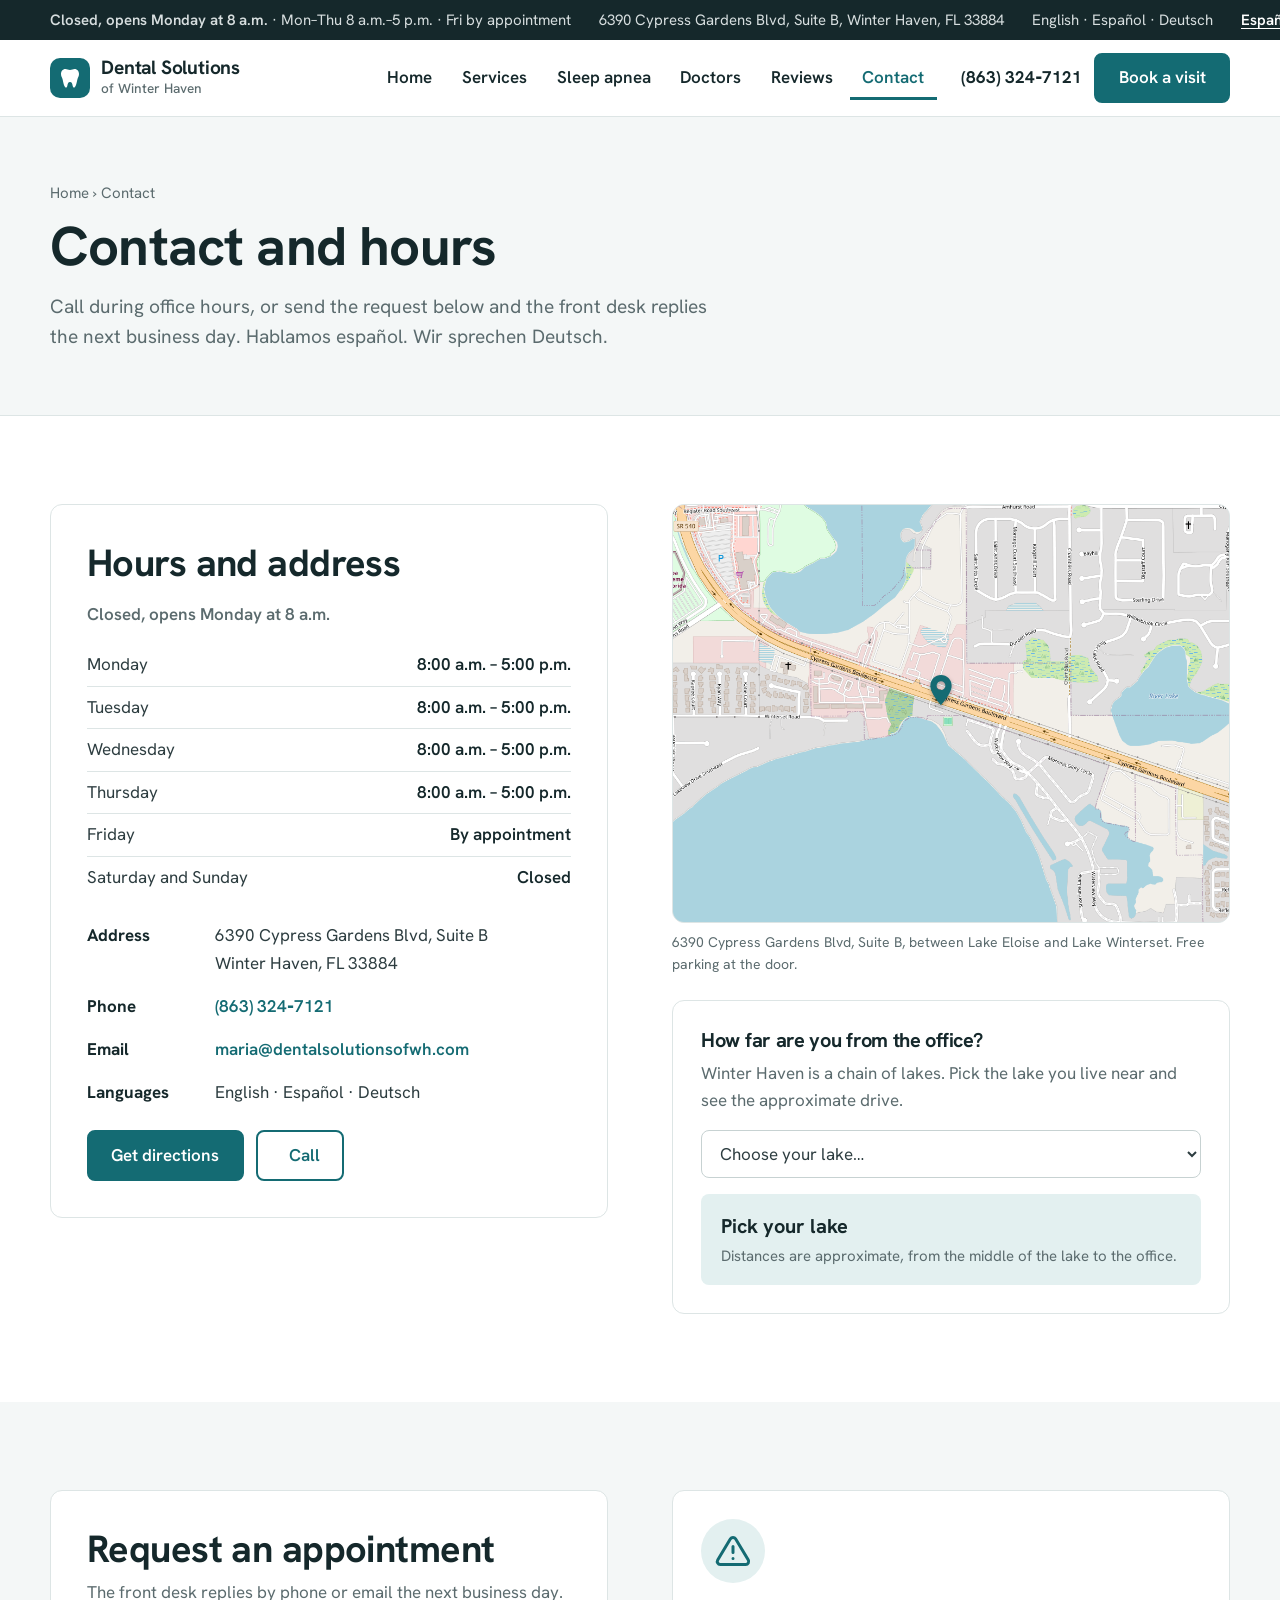
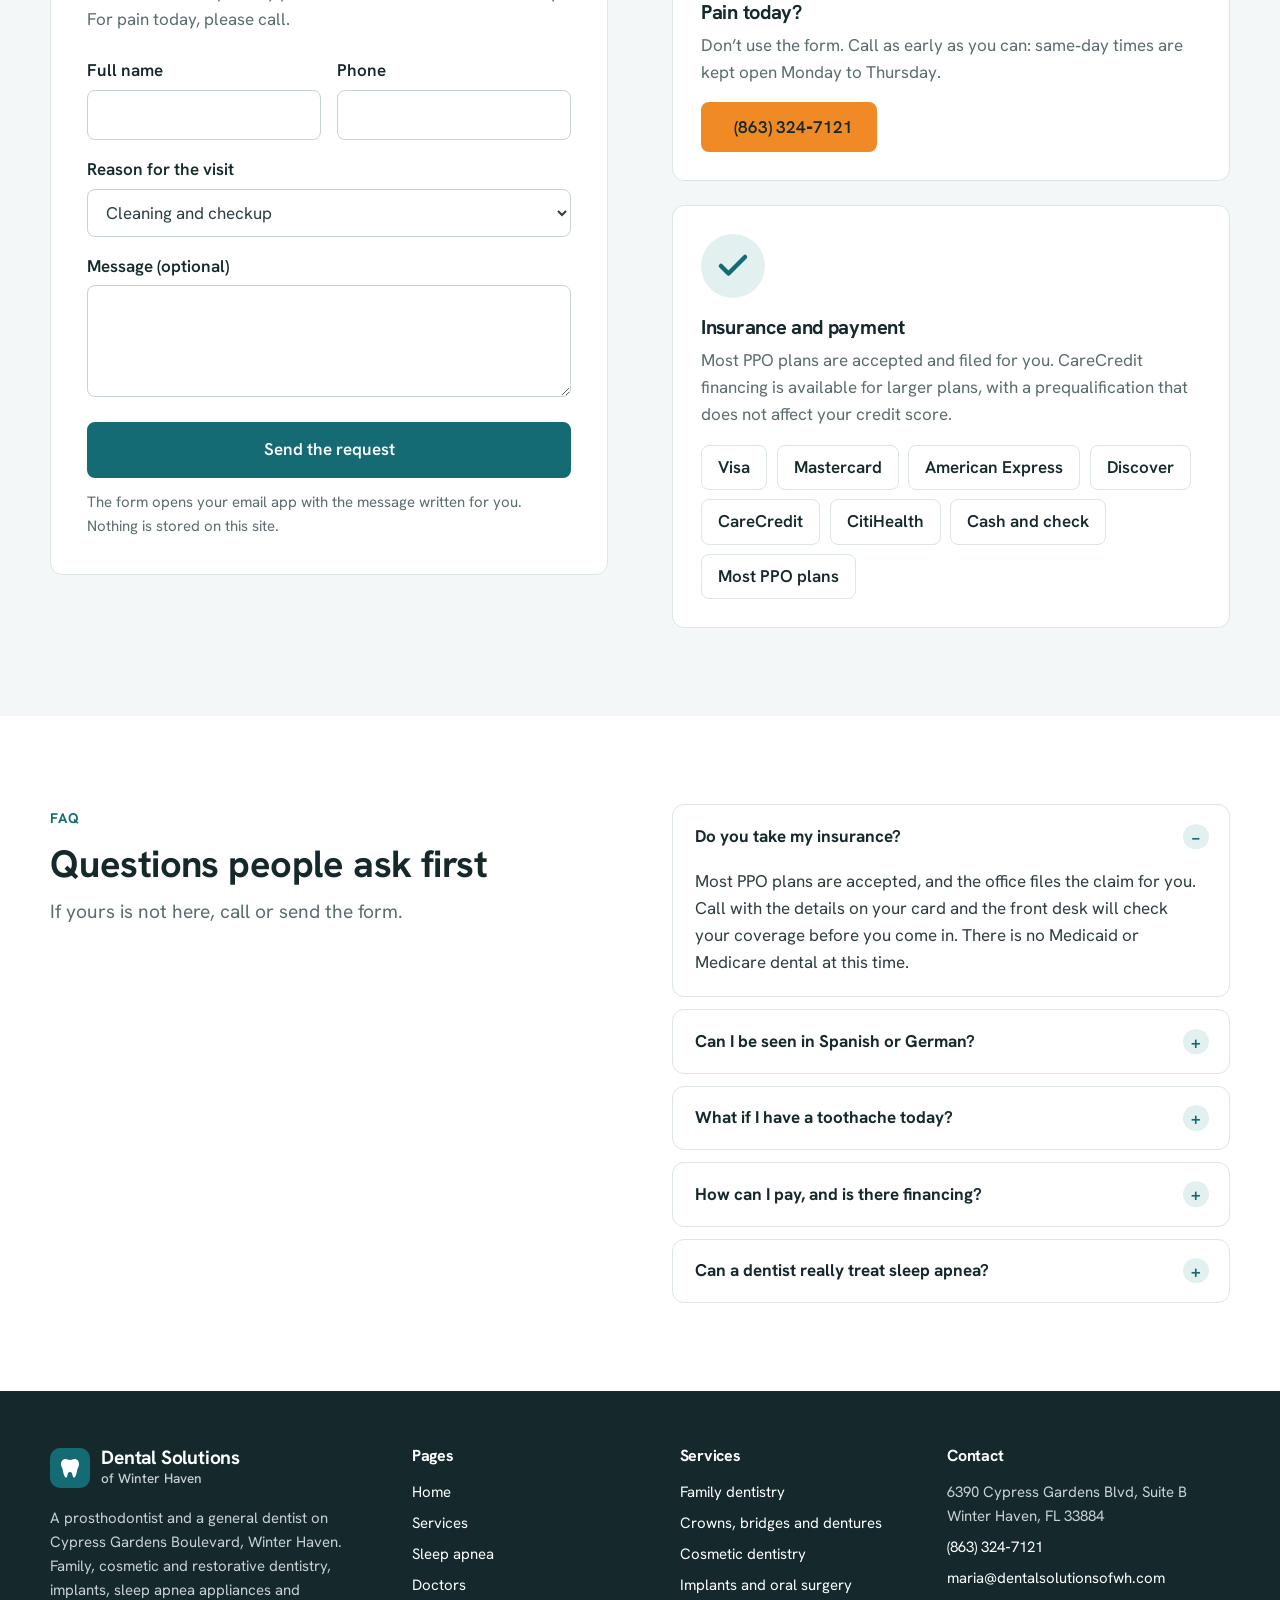
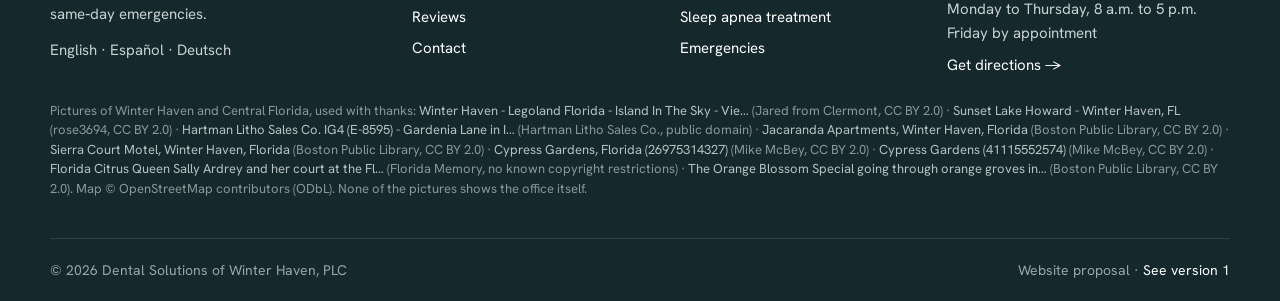
==== commit 96bfe894: "Version 2: conventional practice layout; version 1 kept in v1/ Co-Authored-By: Claude Fable 5.1 <nor" ====
--- a/contact.html
+++ b/contact.html
@@ -15,114 +15,135 @@
 <script>document.documentElement.classList.add('js');try{var l=localStorage.getItem('dswh-lang');if(l==='es'||l==='en'){document.documentElement.dataset.lang=l;document.documentElement.lang=l;}}catch(e){}</script>
 <link rel="preconnect" href="https://fonts.googleapis.com">
 <link rel="preconnect" href="https://fonts.gstatic.com" crossorigin>
-<link href="https://fonts.googleapis.com/css2?family=Fraunces:opsz,wght@9..144,500;9..144,600&family=Hanken+Grotesk:wght@400;500;600&display=swap" rel="stylesheet">
-<link rel="icon" href="data:image/svg+xml,%3Csvg%20xmlns%3D%27http%3A//www.w3.org/2000/svg%27%20viewBox%3D%270%200%2064%2064%27%3E%3Crect%20width%3D%2764%27%20height%3D%2764%27%20fill%3D%27%23f4f1ea%27/%3E%3Cg%20transform%3D%27translate%2814%206%29%20scale%2836%2052%29%27%3E%3Cpath%20d%3D%27M0.9196%200.0230%20L0.9425%200.0464%20L0.9611%200.0760%20L0.9752%200.1117%20L0.9849%200.1534%20L0.9903%200.2012%20L0.9944%200.2499%20L0.9975%200.2996%20L0.9993%200.3502%20L1.0000%200.4017%20L0.9994%200.4450%20L0.9976%200.4800%20L0.9944%200.5068%20L0.9900%200.5255%20L0.9814%200.5485%20L0.9686%200.5760%20L0.9516%200.6079%20L0.9304%200.6443%20L0.9035%200.6810%20L0.8710%200.7181%20L0.8329%200.7555%20L0.7890%200.7934%20L0.7436%200.8236%20L0.6967%200.8462%20L0.6481%200.8613%20L0.5980%200.8688%20L0.5543%200.8802%20L0.5171%200.8955%20L0.4864%200.9147%20L0.4621%200.9378%20L0.4372%200.9578%20L0.4118%200.9749%20L0.3857%200.9890%20L0.3591%201.0000%20L0.3343%200.9986%20L0.3115%200.9849%20L0.2905%200.9587%20L0.2714%200.9201%20L0.2436%200.8853%20L0.2070%200.8543%20L0.1616%200.8270%20L0.1075%200.8035%20L0.0680%200.7762%20L0.0432%200.7448%20L0.0331%200.7096%20L0.0376%200.6705%20L0.0373%200.6268%20L0.0321%200.5787%20L0.0220%200.5262%20L0.0070%200.4691%20L0.0000%200.4145%20L0.0010%200.3624%20L0.0100%200.3128%20L0.0269%200.2657%20L0.0480%200.2221%20L0.0733%200.1821%20L0.1027%200.1456%20L0.1362%200.1127%20L0.1750%200.0853%20L0.2192%200.0635%20L0.2686%200.0472%20L0.3233%200.0364%20L0.3794%200.0285%20L0.4369%200.0233%20L0.4957%200.0209%20L0.5560%200.0213%20L0.6161%200.0195%20L0.6760%200.0154%20L0.7359%200.0091%20L0.7956%200.0005%20L0.8461%200.0000%20L0.8875%200.0075%20Z%27%20fill%3D%27%23146b73%27/%3E%3C/g%3E%3C/svg%3E">
+<link href="https://fonts.googleapis.com/css2?family=Hanken+Grotesk:wght@400;500;600;700&display=swap" rel="stylesheet">
+<link rel="icon" href="data:image/svg+xml,%3Csvg xmlns='http://www.w3.org/2000/svg' viewBox='0 0 64 64'%3E%3Crect width='64' height='64' rx='14' fill='%23146b73'/%3E%3Cpath d='M22 14c4 0 7 3 10 3s6-3 10-3c7 0 11 6 11 12 0 5-2.5 8.5-4 12-1.5 5-2.5 14-6 18-2.5 3-5 1-5.7-2.5-1-4.5-1.8-9.5-5.3-9.5s-4.3 5-5.3 9.5C26 57 23.5 59 21 56c-3.5-4-4.5-13-6-18-1.5-3.5-4-7-4-12 0-6 4-12 11-12z' fill='%23fff'/%3E%3C/svg%3E">
 <link rel="stylesheet" href="styles.css">
-<style>:root{--lake-mask:url("data:image/svg+xml,<svg%20xmlns='http://www.w3.org/2000/svg'%20viewBox='0%200%201%201'%20preserveAspectRatio='none'><path%20d='M0.9196%200.0230%20L0.9425%200.0464%20L0.9611%200.0760%20L0.9752%200.1117%20L0.9849%200.1534%20L0.9903%200.2012%20L0.9944%200.2499%20L0.9975%200.2996%20L0.9993%200.3502%20L1.0000%200.4017%20L0.9994%200.4450%20L0.9976%200.4800%20L0.9944%200.5068%20L0.9900%200.5255%20L0.9814%200.5485%20L0.9686%200.5760%20L0.9516%200.6079%20L0.9304%200.6443%20L0.9035%200.6810%20L0.8710%200.7181%20L0.8329%200.7555%20L0.7890%200.7934%20L0.7436%200.8236%20L0.6967%200.8462%20L0.6481%200.8613%20L0.5980%200.8688%20L0.5543%200.8802%20L0.5171%200.8955%20L0.4864%200.9147%20L0.4621%200.9378%20L0.4372%200.9578%20L0.4118%200.9749%20L0.3857%200.9890%20L0.3591%201.0000%20L0.3343%200.9986%20L0.3115%200.9849%20L0.2905%200.9587%20L0.2714%200.9201%20L0.2436%200.8853%20L0.2070%200.8543%20L0.1616%200.8270%20L0.1075%200.8035%20L0.0680%200.7762%20L0.0432%200.7448%20L0.0331%200.7096%20L0.0376%200.6705%20L0.0373%200.6268%20L0.0321%200.5787%20L0.0220%200.5262%20L0.0070%200.4691%20L0.0000%200.4145%20L0.0010%200.3624%20L0.0100%200.3128%20L0.0269%200.2657%20L0.0480%200.2221%20L0.0733%200.1821%20L0.1027%200.1456%20L0.1362%200.1127%20L0.1750%200.0853%20L0.2192%200.0635%20L0.2686%200.0472%20L0.3233%200.0364%20L0.3794%200.0285%20L0.4369%200.0233%20L0.4957%200.0209%20L0.5560%200.0213%20L0.6161%200.0195%20L0.6760%200.0154%20L0.7359%200.0091%20L0.7956%200.0005%20L0.8461%200.0000%20L0.8875%200.0075%20Z'%20fill='black'/></svg>");--chev:url("data:image/svg+xml,%3Csvg xmlns=%27http://www.w3.org/2000/svg%27 viewBox=%270 0 16 16%27%3E%3Cpath d=%27M3 6l5 5 5-5%27 fill=%27none%27 stroke=%27%2310282b%27 stroke-width=%272%27/%3E%3C/svg%3E");--chev-light:url("data:image/svg+xml,%3Csvg xmlns=%27http://www.w3.org/2000/svg%27 viewBox=%270 0 16 16%27%3E%3Cpath d=%27M3 6l5 5 5-5%27 fill=%27none%27 stroke=%27%23f4f1ea%27 stroke-width=%272%27/%3E%3C/svg%3E");--coupon-mask:radial-gradient(14px at 46% 0, transparent 97%, #000 100%), radial-gradient(14px at 46% 100%, transparent 97%, #000 100%);--coupon-mask-v:radial-gradient(14px at 0 46%, transparent 97%, #000 100%), radial-gradient(14px at 100% 46%, transparent 97%, #000 100%);}.coupon{-webkit-mask-composite:source-in;mask-composite:intersect;}</style>
 </head>
 <body>
-<svg width="0" height="0" aria-hidden="true" style="position:absolute"><defs><clipPath id="lake" clipPathUnits="objectBoundingBox"><path d="M0.9196 0.0230 L0.9425 0.0464 L0.9611 0.0760 L0.9752 0.1117 L0.9849 0.1534 L0.9903 0.2012 L0.9944 0.2499 L0.9975 0.2996 L0.9993 0.3502 L1.0000 0.4017 L0.9994 0.4450 L0.9976 0.4800 L0.9944 0.5068 L0.9900 0.5255 L0.9814 0.5485 L0.9686 0.5760 L0.9516 0.6079 L0.9304 0.6443 L0.9035 0.6810 L0.8710 0.7181 L0.8329 0.7555 L0.7890 0.7934 L0.7436 0.8236 L0.6967 0.8462 L0.6481 0.8613 L0.5980 0.8688 L0.5543 0.8802 L0.5171 0.8955 L0.4864 0.9147 L0.4621 0.9378 L0.4372 0.9578 L0.4118 0.9749 L0.3857 0.9890 L0.3591 1.0000 L0.3343 0.9986 L0.3115 0.9849 L0.2905 0.9587 L0.2714 0.9201 L0.2436 0.8853 L0.2070 0.8543 L0.1616 0.8270 L0.1075 0.8035 L0.0680 0.7762 L0.0432 0.7448 L0.0331 0.7096 L0.0376 0.6705 L0.0373 0.6268 L0.0321 0.5787 L0.0220 0.5262 L0.0070 0.4691 L0.0000 0.4145 L0.0010 0.3624 L0.0100 0.3128 L0.0269 0.2657 L0.0480 0.2221 L0.0733 0.1821 L0.1027 0.1456 L0.1362 0.1127 L0.1750 0.0853 L0.2192 0.0635 L0.2686 0.0472 L0.3233 0.0364 L0.3794 0.0285 L0.4369 0.0233 L0.4957 0.0209 L0.5560 0.0213 L0.6161 0.0195 L0.6760 0.0154 L0.7359 0.0091 L0.7956 0.0005 L0.8461 0.0000 L0.8875 0.0075 Z"/></clipPath><clipPath id="lake-wide" clipPathUnits="objectBoundingBox"><path d="M0.9196 0.0230 L0.9425 0.0464 L0.9611 0.0760 L0.9752 0.1117 L0.9849 0.1534 L0.9903 0.2012 L0.9944 0.2499 L0.9975 0.2996 L0.9993 0.3502 L1.0000 0.4017 L0.9994 0.4450 L0.9976 0.4800 L0.9944 0.5068 L0.9900 0.5255 L0.9814 0.5485 L0.9686 0.5760 L0.9516 0.6079 L0.9304 0.6443 L0.9035 0.6810 L0.8710 0.7181 L0.8329 0.7555 L0.7890 0.7934 L0.7436 0.8236 L0.6967 0.8462 L0.6481 0.8613 L0.5980 0.8688 L0.5543 0.8802 L0.5171 0.8955 L0.4864 0.9147 L0.4621 0.9378 L0.4372 0.9578 L0.4118 0.9749 L0.3857 0.9890 L0.3591 1.0000 L0.3343 0.9986 L0.3115 0.9849 L0.2905 0.9587 L0.2714 0.9201 L0.2436 0.8853 L0.2070 0.8543 L0.1616 0.8270 L0.1075 0.8035 L0.0680 0.7762 L0.0432 0.7448 L0.0331 0.7096 L0.0376 0.6705 L0.0373 0.6268 L0.0321 0.5787 L0.0220 0.5262 L0.0070 0.4691 L0.0000 0.4145 L0.0010 0.3624 L0.0100 0.3128 L0.0269 0.2657 L0.0480 0.2221 L0.0733 0.1821 L0.1027 0.1456 L0.1362 0.1127 L0.1750 0.0853 L0.2192 0.0635 L0.2686 0.0472 L0.3233 0.0364 L0.3794 0.0285 L0.4369 0.0233 L0.4957 0.0209 L0.5560 0.0213 L0.6161 0.0195 L0.6760 0.0154 L0.7359 0.0091 L0.7956 0.0005 L0.8461 0.0000 L0.8875 0.0075 Z" transform="translate(0 1) rotate(-90)"/></clipPath><symbol id="lk" viewBox="0 0 1 1" preserveAspectRatio="none"><path d="M0.9196 0.0230 L0.9425 0.0464 L0.9611 0.0760 L0.9752 0.1117 L0.9849 0.1534 L0.9903 0.2012 L0.9944 0.2499 L0.9975 0.2996 L0.9993 0.3502 L1.0000 0.4017 L0.9994 0.4450 L0.9976 0.4800 L0.9944 0.5068 L0.9900 0.5255 L0.9814 0.5485 L0.9686 0.5760 L0.9516 0.6079 L0.9304 0.6443 L0.9035 0.6810 L0.8710 0.7181 L0.8329 0.7555 L0.7890 0.7934 L0.7436 0.8236 L0.6967 0.8462 L0.6481 0.8613 L0.5980 0.8688 L0.5543 0.8802 L0.5171 0.8955 L0.4864 0.9147 L0.4621 0.9378 L0.4372 0.9578 L0.4118 0.9749 L0.3857 0.9890 L0.3591 1.0000 L0.3343 0.9986 L0.3115 0.9849 L0.2905 0.9587 L0.2714 0.9201 L0.2436 0.8853 L0.2070 0.8543 L0.1616 0.8270 L0.1075 0.8035 L0.0680 0.7762 L0.0432 0.7448 L0.0331 0.7096 L0.0376 0.6705 L0.0373 0.6268 L0.0321 0.5787 L0.0220 0.5262 L0.0070 0.4691 L0.0000 0.4145 L0.0010 0.3624 L0.0100 0.3128 L0.0269 0.2657 L0.0480 0.2221 L0.0733 0.1821 L0.1027 0.1456 L0.1362 0.1127 L0.1750 0.0853 L0.2192 0.0635 L0.2686 0.0472 L0.3233 0.0364 L0.3794 0.0285 L0.4369 0.0233 L0.4957 0.0209 L0.5560 0.0213 L0.6161 0.0195 L0.6760 0.0154 L0.7359 0.0091 L0.7956 0.0005 L0.8461 0.0000 L0.8875 0.0075 Z"/></symbol></defs></svg>
 <a class="skip" href="#main"><span data-l="en">Skip to content</span><span data-l="es">Ir al contenido</span></a>
-<header class="top">
-  <div class="wrap top-row">
-    <a class="wordmark" href="index.html" aria-label="Dental Solutions of Winter Haven, home"><i aria-hidden="true"></i><span><b>Dental Solutions</b><small>of Winter Haven</small></span></a>
-    <nav class="menu" id="menu" aria-label="Main"><a href="services.html"><span data-l="en">Services</span><span data-l="es">Servicios</span></a><a href="sleep-apnea.html"><span data-l="en">Sleep apnea</span><span data-l="es">Apnea del sueño</span></a><a href="doctors.html"><span data-l="en">Doctors</span><span data-l="es">Doctores</span></a><a href="reviews.html"><span data-l="en">Reviews</span><span data-l="es">Opiniones</span></a><a href="contact.html" aria-current="page"><span data-l="en">Contact</span><span data-l="es">Contacto</span></a>
-      <button class="lang" id="lang" type="button" aria-label="Cambiar idioma / Change language"><span data-l="en">Español</span><span data-l="es">English</span></button>
-    </nav>
-    <a class="btn" href="contact.html"><span data-l="en">Book a visit</span><span data-l="es">Reservar cita</span></a>
-    <button class="burger" id="burger" type="button" aria-expanded="false" aria-controls="menu"><span data-l="en">Menu</span><span data-l="es">Menú</span></button>
+<div class="topbar">
+  <div class="wrap topbar-row">
+    <span><span class="open-now" data-open-now></span><span class="hide-sm"> · <span data-l="en">Mon–Thu 8 a.m.–5 p.m. · Fri by appointment</span><span data-l="es">Lun–jue 8 a.m.–5 p.m. · Vie con cita</span></span></span>
+    <span class="hide-sm">6390 Cypress Gardens Blvd, Suite B, Winter Haven, FL 33884</span>
+    <span class="spacer hide-md">English · Español · Deutsch</span>
+    <button class="lang" id="lang" type="button" aria-label="Cambiar idioma / Change language"><span data-l="en">Español</span><span data-l="es">English</span></button>
+  </div>
+</div>
+<header class="header">
+  <div class="wrap header-row">
+    <a class="logo " href="index.html" aria-label="Dental Solutions of Winter Haven, home"><span class="logo-mark"><svg viewBox="0 0 24 24" fill="currentColor" aria-hidden="true"><path d="M7.5 3C9 3 10 4 12 4s3-1 4.5-1C19.5 3 21 5.5 21 8c0 2-1 3.5-1.5 5-.6 2-1 6-2.5 8-1 1.3-2 .3-2.3-1-.4-1.8-.7-4-2.7-4s-2.3 2.2-2.7 4c-.3 1.3-1.3 2.3-2.3 1C5.5 19 5.1 15 4.5 13 4 11.5 3 10 3 8c0-2.5 1.5-5 4.5-5z"/></svg></span><span><b>Dental Solutions</b><small>of Winter Haven</small></span></a>
+    <nav class="nav" id="menu" aria-label="Main"><a href="index.html"><span data-l="en">Home</span><span data-l="es">Inicio</span></a><a href="services.html"><span data-l="en">Services</span><span data-l="es">Servicios</span></a><a href="sleep-apnea.html"><span data-l="en">Sleep apnea</span><span data-l="es">Apnea del sueño</span></a><a href="doctors.html"><span data-l="en">Doctors</span><span data-l="es">Doctores</span></a><a href="reviews.html"><span data-l="en">Reviews</span><span data-l="es">Opiniones</span></a><a href="contact.html" aria-current="page"><span data-l="en">Contact</span><span data-l="es">Contacto</span></a></nav>
+    <div class="header-actions">
+      <a class="header-phone" href="tel:+18633247121">(863) 324‑7121</a>
+      <a class="btn" href="contact.html#request"><span data-l="en">Book a visit</span><span data-l="es">Reservar cita</span></a>
+      <button class="burger" id="burger" type="button" aria-expanded="false" aria-controls="menu"><span data-l="en">Menu</span><span data-l="es">Menú</span></button>
+    </div>
   </div>
 </header>
-<main id="main">
-<section class="wrap grid page-head">
-  <h1 class="h1" data-rise style="--i:0"><span data-l="en">Book a visit or ask a question</span><span data-l="es">Reserve una cita o pregunte</span></h1>
-  <p class="lead muted" data-rise style="--i:1"><span data-l="en">Call during office hours, or send the request below and the front desk replies the next business day. Hablamos español. Wir sprechen Deutsch.</span><span data-l="es">Llame en horario de oficina o envíe la solicitud de abajo y la recepción responde el siguiente día hábil. We speak English. Wir sprechen Deutsch.</span></p>
-  <div class="pic pic-tall lake shutter drift" style="grid-column:9/13;grid-row:1/3"><img src="assets/sunset-lake-howard-winter-haven-fl.jpg" alt="Sunset over Lake Howard, Winter Haven" width="1024" height="683"></div>
+<main id="main"><section class="page-head">
+  <div class="wrap">
+    <p class="crumbs"><a href="index.html"><span data-l="en">Home</span><span data-l="es">Inicio</span></a> › <span data-l="en">Contact</span><span data-l="es">Contacto</span></p>
+    <h1 class="h1"><span data-l="en">Contact and hours</span><span data-l="es">Contacto y horario</span></h1>
+    <p class="lead"><span data-l="en">Call during office hours, or send the request below and the front desk replies the next business day. Hablamos español. Wir sprechen Deutsch.</span><span data-l="es">Llame en horario de oficina o envíe la solicitud de abajo y la recepción responde el siguiente día hábil. We speak English. Wir sprechen Deutsch.</span></p>
+    
+  </div>
 </section>
-
-<section class="section-tight" id="hours">
-  <div class="wrap grid two" data-reveal>
-    <div>
-      <h2 class="h2"><span data-l="en">Hours and address</span><span data-l="es">Horario y dirección</span></h2>
+<section class="section" id="hours">
+  <div class="wrap two-col two-col-start">
+    <div class="card card-pad-lg">
+      <h2 class="h2" style="margin-bottom:1rem"><span data-l="en">Hours and address</span><span data-l="es">Horario y dirección</span></h2>
+      <p style="margin-bottom:1rem"><span class="open-now" data-open-now></span></p>
+      <table class="hours">
+        <tr><td><span data-l="en">Monday</span><span data-l="es">Lunes</span></td><td>8:00 a.m. – 5:00 p.m.</td></tr>
+        <tr><td><span data-l="en">Tuesday</span><span data-l="es">Martes</span></td><td>8:00 a.m. – 5:00 p.m.</td></tr>
+        <tr><td><span data-l="en">Wednesday</span><span data-l="es">Miércoles</span></td><td>8:00 a.m. – 5:00 p.m.</td></tr>
+        <tr><td><span data-l="en">Thursday</span><span data-l="es">Jueves</span></td><td>8:00 a.m. – 5:00 p.m.</td></tr>
+        <tr><td><span data-l="en">Friday</span><span data-l="es">Viernes</span></td><td><span data-l="en">By appointment</span><span data-l="es">Con cita</span></td></tr>
+        <tr><td><span data-l="en">Saturday and Sunday</span><span data-l="es">Sábado y domingo</span></td><td><span data-l="en">Closed</span><span data-l="es">Cerrado</span></td></tr>
+      </table>
       <dl class="facts" style="margin-top:1.5rem">
-        <div><dt><span data-l="en">Today</span><span data-l="es">Hoy</span></dt><dd><span class="open-now" data-open-now></span></dd></div>
-        <div><dt><span data-l="en">Hours</span><span data-l="es">Horario</span></dt><dd><span data-l="en">Monday to Thursday, 8 a.m. to 5 p.m.</span><span data-l="es">Lunes a jueves, 8 a.m. a 5 p.m.</span><br><span data-l="en">Friday by appointment. Closed Saturday and Sunday.</span><span data-l="es">Viernes con cita. Cerrado sábado y domingo.</span></dd></div>
         <div><dt><span data-l="en">Address</span><span data-l="es">Dirección</span></dt><dd>6390 Cypress Gardens Blvd, Suite B<br>Winter Haven, FL 33884</dd></div>
         <div><dt><span data-l="en">Phone</span><span data-l="es">Teléfono</span></dt><dd><a href="tel:+18633247121">(863) 324‑7121</a></dd></div>
         <div><dt>Email</dt><dd><a href="mailto:maria@dentalsolutionsofwh.com">maria@dentalsolutionsofwh.com</a></dd></div>
         <div><dt><span data-l="en">Languages</span><span data-l="es">Idiomas</span></dt><dd>English · Español · Deutsch</dd></div>
       </dl>
-      <div class="btn-row">
-        <a class="btn" href="https://www.google.com/maps/dir/?api=1&destination=6390+Cypress+Gardens+Blvd+Winter+Haven+FL+33884" target="_blank" rel="noopener"><span data-l="en">Directions</span><span data-l="es">Cómo llegar</span></a>
-        <a class="btn btn-paper" href="tel:+18633247121"><span data-l="en">Call</span><span data-l="es">Llamar</span> (863) 324‑7121</a>
+      <div class="btn-row" style="margin-top:1.5rem">
+        <a class="btn" href="https://www.google.com/maps/dir/?api=1&destination=6390+Cypress+Gardens+Blvd+Winter+Haven+FL+33884" target="_blank" rel="noopener"><span data-l="en">Get directions</span><span data-l="es">Cómo llegar</span></a>
+        <a class="btn btn-outline" href="tel:+18633247121"><svg viewBox="0 0 24 24" fill="none" stroke="currentColor" stroke-width="2" stroke-linecap="round" stroke-linejoin="round" aria-hidden="true"><path d="M22 16.9v3a2 2 0 0 1-2.2 2 19.8 19.8 0 0 1-8.6-3.1 19.5 19.5 0 0 1-6-6A19.8 19.8 0 0 1 2.1 4.2 2 2 0 0 1 4.1 2h3a2 2 0 0 1 2 1.7c.1.9.4 1.8.7 2.7a2 2 0 0 1-.5 2.1L8 9.8a16 16 0 0 0 6 6l1.3-1.3a2 2 0 0 1 2.1-.4c.9.3 1.8.6 2.7.7a2 2 0 0 1 1.9 2.1z"/></svg> <span data-l="en">Call</span><span data-l="es">Llamar</span></a>
       </div>
     </div>
-    <div class="lake"><div class="tilemap" role="img" aria-label="Map of 6390 Cypress Gardens Boulevard, Winter Haven"><div class="tilemap-grid"><img src="assets/map/16-17897-27457.png" width="256" height="256" alt="" loading="lazy"><img src="assets/map/16-17898-27457.png" width="256" height="256" alt="" loading="lazy"><img src="assets/map/16-17899-27457.png" width="256" height="256" alt="" loading="lazy"><img src="assets/map/16-17900-27457.png" width="256" height="256" alt="" loading="lazy"><img src="assets/map/16-17897-27458.png" width="256" height="256" alt="" loading="lazy"><img src="assets/map/16-17898-27458.png" width="256" height="256" alt="" loading="lazy"><img src="assets/map/16-17899-27458.png" width="256" height="256" alt="" loading="lazy"><img src="assets/map/16-17900-27458.png" width="256" height="256" alt="" loading="lazy"><img src="assets/map/16-17897-27459.png" width="256" height="256" alt="" loading="lazy"><img src="assets/map/16-17898-27459.png" width="256" height="256" alt="" loading="lazy"><img src="assets/map/16-17899-27459.png" width="256" height="256" alt="" loading="lazy"><img src="assets/map/16-17900-27459.png" width="256" height="256" alt="" loading="lazy"></div><span class="tilemap-pin" style="left:48.28%;top:47.90%"></span></div></div>
+    <div>
+      <div class="tilemap" role="img" aria-label="Map of 6390 Cypress Gardens Boulevard, Winter Haven"><div class="tilemap-grid"><img src="assets/map/16-17897-27457.png" width="256" height="256" alt="" loading="lazy"><img src="assets/map/16-17898-27457.png" width="256" height="256" alt="" loading="lazy"><img src="assets/map/16-17899-27457.png" width="256" height="256" alt="" loading="lazy"><img src="assets/map/16-17900-27457.png" width="256" height="256" alt="" loading="lazy"><img src="assets/map/16-17897-27458.png" width="256" height="256" alt="" loading="lazy"><img src="assets/map/16-17898-27458.png" width="256" height="256" alt="" loading="lazy"><img src="assets/map/16-17899-27458.png" width="256" height="256" alt="" loading="lazy"><img src="assets/map/16-17900-27458.png" width="256" height="256" alt="" loading="lazy"><img src="assets/map/16-17897-27459.png" width="256" height="256" alt="" loading="lazy"><img src="assets/map/16-17898-27459.png" width="256" height="256" alt="" loading="lazy"><img src="assets/map/16-17899-27459.png" width="256" height="256" alt="" loading="lazy"><img src="assets/map/16-17900-27459.png" width="256" height="256" alt="" loading="lazy"></div><span class="tilemap-pin" style="left:48.28%;top:47.90%"><svg viewBox="0 0 24 24" fill="currentColor"><path d="M12 0a8.5 8.5 0 0 0-8.5 8.5C3.5 15 12 24 12 24s8.5-9 8.5-15.5A8.5 8.5 0 0 0 12 0zm0 12a3.5 3.5 0 1 1 0-7 3.5 3.5 0 0 1 0 7z"/></svg></span></div>
+      <p class="caption"><span data-l="en">6390 Cypress Gardens Blvd, Suite B, between Lake Eloise and Lake Winterset. Free parking at the door.</span><span data-l="es">6390 Cypress Gardens Blvd, Suite B, entre Lake Eloise y Lake Winterset. Estacionamiento gratis en la puerta.</span></p>
+      <div style="margin-top:1.5rem"><div class="card lake-tool">
+  <h3 class="h3"><span data-l="en">How far are you from the office?</span><span data-l="es">¿Qué tan lejos está del consultorio?</span></h3>
+  <p class="muted" style="margin:0.4rem 0 1rem"><span data-l="en">Winter Haven is a chain of lakes. Pick the lake you live near and see the approximate drive.</span><span data-l="es">Winter Haven es una cadena de lagos. Elija el lago cerca del que vive y vea el trayecto aproximado.</span></p>
+  <label class="sr" for="lake-select"><span data-l="en">Your lake</span><span data-l="es">Su lago</span></label>
+  <select id="lake-select"><option value="" data-en="Choose your lake…" data-es="Elija su lago…">Choose your lake…</option><option value="Lake Ada" data-km="7.1">Lake Ada</option><option value="Lake Annie" data-km="7.26">Lake Annie</option><option value="Lake Ashton" data-km="4.84">Lake Ashton</option><option value="Lake Bess" data-km="3.02">Lake Bess</option><option value="Lake Buckeye" data-km="6.96">Lake Buckeye</option><option value="Lake Daisy" data-km="2.42">Lake Daisy</option><option value="Lake Dell" data-km="6.75">Lake Dell</option><option value="Lake Dexter" data-km="0.85">Lake Dexter</option><option value="Lake Elbert" data-km="5.74">Lake Elbert</option><option value="Lake Eloise" data-km="2.17">Lake Eloise</option><option value="Lake Fannie" data-km="8.48">Lake Fannie</option><option value="Lake Florence" data-km="2.36">Lake Florence</option><option value="Lake Fox" data-km="2.19">Lake Fox</option><option value="Lake Gross" data-km="2.51">Lake Gross</option><option value="Lake Gwyn" data-km="4.91">Lake Gwyn</option><option value="Lake Hamilton" data-km="8.82">Lake Hamilton</option><option value="Lake Hart" data-km="3.4">Lake Hart</option><option value="Lake Howard" data-km="7.98">Lake Howard</option><option value="Lake Idyl" data-km="7.4">Lake Idyl</option><option value="Lake Josephine" data-km="7.7">Lake Josephine</option><option value="Lake Lee" data-km="6.9">Lake Lee</option><option value="Lake Link" data-km="4.75">Lake Link</option><option value="Lake Lulu" data-km="4.73">Lake Lulu</option><option value="Lake Mabel" data-km="8.9">Lake Mabel</option><option value="Lake Mariam" data-km="4.09">Lake Mariam</option><option value="Lake Marie" data-km="8.03">Lake Marie</option><option value="Lake Martha" data-km="6.62">Lake Martha</option><option value="Lake Maude" data-km="7.59">Lake Maude</option><option value="Lake May" data-km="6.82">Lake May</option><option value="Lake McLeod" data-km="7.38">Lake McLeod</option><option value="Lake Menzie" data-km="7.08">Lake Menzie</option><option value="Lake Mirror" data-km="8.75">Lake Mirror</option><option value="Lake Otis" data-km="4.68">Lake Otis</option><option value="Lake Reed" data-km="2.51">Lake Reed</option><option value="Lake Roy" data-km="3.6">Lake Roy</option><option value="Lake Ruby" data-km="2.09">Lake Ruby</option><option value="Lake Ruth" data-km="7.8">Lake Ruth</option><option value="Lake Sara" data-km="8.55">Lake Sara</option><option value="Lake Shipp" data-km="6.66">Lake Shipp</option><option value="Lake Silver" data-km="7.34">Lake Silver</option><option value="Lake Summit" data-km="2.35">Lake Summit</option><option value="Lake Suzanne" data-km="8.03">Lake Suzanne</option><option value="Lake Venus" data-km="6.59">Lake Venus</option><option value="Lake Winterset" data-km="1.24">Lake Winterset</option></select>
+  <div class="lake-result" id="chain-result" aria-live="polite"><strong><span data-l="en">Pick your lake</span><span data-l="es">Elija su lago</span></strong><span><span data-l="en">Distances are approximate, from the middle of the lake to the office.</span><span data-l="es">Las distancias son aproximadas, del centro del lago al consultorio.</span></span></div>
+</div></div>
+    </div>
   </div>
 </section>
-
-<section class="coupon-wrap">
-  <div class="wrap grid">
-    <form class="coupon" id="contact-form" data-mail="maria@dentalsolutionsofwh.com" data-reveal>
-      <div class="coupon-left">
-        <h2 class="h2"><span data-l="en">Request a visit</span><span data-l="es">Solicite una cita</span></h2>
-        <p><span data-l="en">Send this and the front desk replies by phone or email the next business day. For same‑day pain, call instead.</span><span data-l="es">Envíe esto y la recepción le responde por teléfono o correo el siguiente día hábil. Si tiene dolor hoy, mejor llame.</span></p>
-      </div>
-      <div class="coupon-right">
-        <label class="sr" for="f-name"><span data-l="en">Your name</span><span data-l="es">Su nombre</span></label>
-        <input id="f-name" name="name" type="text" autocomplete="name" required placeholder="Your name" data-en="Your name" data-es="Su nombre">
-        <label class="sr" for="f-phone"><span data-l="en">Phone</span><span data-l="es">Teléfono</span></label>
-        <input id="f-phone" name="phone" type="tel" autocomplete="tel" required placeholder="Phone" data-en="Phone" data-es="Teléfono">
-        <label class="sr" for="f-reason"><span data-l="en">Reason for the visit</span><span data-l="es">Motivo de la visita</span></label>
-        <select id="f-reason" name="reason"><option data-en="Cleaning and checkup" data-es="Limpieza y revisión">Cleaning and checkup</option><option data-en="Toothache or emergency" data-es="Dolor o urgencia">Toothache or emergency</option><option data-en="Crowns, dentures or implants" data-es="Coronas, prótesis o implantes">Crowns, dentures or implants</option><option data-en="Cosmetic: veneers, whitening" data-es="Estética: carillas, blanqueamiento">Cosmetic: veneers, whitening</option><option data-en="Sleep apnea appliance" data-es="Aparato para apnea del sueño">Sleep apnea appliance</option><option data-en="Something else" data-es="Otra cosa">Something else</option></select>
-        <label class="sr" for="f-msg"><span data-l="en">Message</span><span data-l="es">Mensaje</span></label>
-        <textarea id="f-msg" name="message" placeholder="Anything we should know (optional)" data-en="Anything we should know (optional)" data-es="Algo que debamos saber (opcional)"></textarea>
-        <button class="coupon-submit" type="submit"><span data-l="en">Send the request</span><span data-l="es">Enviar la solicitud</span></button>
-      </div>
-    </form>
-    <p class="form-note"><span data-l="en">The form opens your email app with the message written for you. No information is stored on this site.</span><span data-l="es">El formulario abre su aplicación de correo con el mensaje ya escrito. Este sitio no guarda ninguna información.</span></p>
+<section class="section section-alt" id="request">
+  <div class="wrap two-col two-col-start">
+    <form class="card card-pad-lg" id="contact-form" data-mail="maria@dentalsolutionsofwh.com">
+  <h2 class="h2" style="margin-bottom:0.5rem"><span data-l="en">Request an appointment</span><span data-l="es">Solicite una cita</span></h2>
+  <p class="muted" style="margin-bottom:1.5rem"><span data-l="en">The front desk replies by phone or email the next business day. For pain today, please call.</span><span data-l="es">La recepción responde por teléfono o correo el siguiente día hábil. Si tiene dolor hoy, mejor llame.</span></p>
+  <div class="form-grid">
+    <div class="row-2">
+      <div><label for="f-name"><span data-l="en">Full name</span><span data-l="es">Nombre completo</span></label><input id="f-name" name="name" type="text" autocomplete="name" required></div>
+      <div><label for="f-phone"><span data-l="en">Phone</span><span data-l="es">Teléfono</span></label><input id="f-phone" name="phone" type="tel" autocomplete="tel" required></div>
+    </div>
+    <div><label for="f-reason"><span data-l="en">Reason for the visit</span><span data-l="es">Motivo de la visita</span></label><select id="f-reason" name="reason"><option data-en="Cleaning and checkup" data-es="Limpieza y revisión">Cleaning and checkup</option><option data-en="Toothache or emergency" data-es="Dolor o urgencia">Toothache or emergency</option><option data-en="Crowns, dentures or implants" data-es="Coronas, prótesis o implantes">Crowns, dentures or implants</option><option data-en="Cosmetic: veneers, whitening" data-es="Estética: carillas, blanqueamiento">Cosmetic: veneers, whitening</option><option data-en="Sleep apnea appliance" data-es="Aparato para apnea del sueño">Sleep apnea appliance</option><option data-en="Something else" data-es="Otra cosa">Something else</option></select></div>
+    <div><label for="f-msg"><span data-l="en">Message (optional)</span><span data-l="es">Mensaje (opcional)</span></label><textarea id="f-msg" name="message"></textarea></div>
+    <button class="btn btn-lg btn-block" type="submit"><span data-l="en">Send the request</span><span data-l="es">Enviar la solicitud</span></button>
+  </div>
+  <p class="form-note"><span data-l="en">The form opens your email app with the message written for you. Nothing is stored on this site.</span><span data-l="es">El formulario abre su aplicación de correo con el mensaje ya escrito. Este sitio no guarda nada.</span></p>
+</form>
+    <div>
+      <div class="card" style="margin-bottom:1.5rem"><span class="icon"><svg viewBox="0 0 24 24" fill="none" stroke="currentColor" stroke-width="2" stroke-linecap="round" stroke-linejoin="round" aria-hidden="true"><path d="M12 9v4M12 17h.01M10.3 3.9 1.8 18a2 2 0 0 0 1.7 3h17a2 2 0 0 0 1.7-3L13.7 3.9a2 2 0 0 0-3.4 0z"/></svg></span><h3 class="h3"><span data-l="en">Pain today?</span><span data-l="es">¿Dolor hoy?</span></h3><p><span data-l="en">Don’t use the form. Call as early as you can: same‑day times are kept open Monday to Thursday.</span><span data-l="es">No use el formulario. Llame lo antes posible: se reservan horas del mismo día de lunes a jueves.</span></p><div class="btn-row" style="margin-top:1rem"><a class="btn btn-accent" href="tel:+18633247121"><svg viewBox="0 0 24 24" fill="none" stroke="currentColor" stroke-width="2" stroke-linecap="round" stroke-linejoin="round" aria-hidden="true"><path d="M22 16.9v3a2 2 0 0 1-2.2 2 19.8 19.8 0 0 1-8.6-3.1 19.5 19.5 0 0 1-6-6A19.8 19.8 0 0 1 2.1 4.2 2 2 0 0 1 4.1 2h3a2 2 0 0 1 2 1.7c.1.9.4 1.8.7 2.7a2 2 0 0 1-.5 2.1L8 9.8a16 16 0 0 0 6 6l1.3-1.3a2 2 0 0 1 2.1-.4c.9.3 1.8.6 2.7.7a2 2 0 0 1 1.9 2.1z"/></svg> (863) 324‑7121</a></div></div>
+      <div class="card" id="pay"><span class="icon"><svg viewBox="0 0 24 24" fill="none" stroke="currentColor" stroke-width="3" stroke-linecap="round" stroke-linejoin="round" aria-hidden="true"><path d="M20 6 9 17l-5-5"/></svg></span><h3 class="h3"><span data-l="en">Insurance and payment</span><span data-l="es">Seguros y pagos</span></h3><p><span data-l="en">Most PPO plans are accepted and filed for you. CareCredit financing is available for larger plans, with a prequalification that does not affect your credit score.</span><span data-l="es">Se aceptan la mayoría de los planes PPO y el consultorio presenta el reclamo. Hay financiamiento CareCredit para planes grandes, con una precalificación que no afecta su puntaje de crédito.</span></p><ul class="chips"><li>Visa</li><li>Mastercard</li><li>American Express</li><li>Discover</li><li>CareCredit</li><li>CitiHealth</li><li><span data-l="en">Cash and check</span><span data-l="es">Efectivo y cheque</span></li><li><span data-l="en">Most PPO plans</span><span data-l="es">La mayoría de planes PPO</span></li></ul></div>
+    </div>
   </div>
 </section>
-
-<section class="section field-surface" id="pay">
-  <div class="wrap grid two" data-reveal>
-    <div>
-      <h2 class="h2"><span data-l="en">Insurance and payment</span><span data-l="es">Seguros y pagos</span></h2>
-      <p class="lead muted"><span data-l="en">Most PPO plans are accepted and filed for you. CareCredit financing is available for larger plans, with a prequalification that does not affect your credit score.</span><span data-l="es">Se aceptan la mayoría de los planes PPO y el consultorio presenta el reclamo. Hay financiamiento CareCredit para planes grandes, con una precalificación que no afecta su puntaje de crédito.</span></p>
-    </div>
-    <div><div class="pay"><div>Visa</div><div>Mastercard</div><div>American Express</div><div>Discover</div><div>CareCredit</div><div><span data-l="en">Most PPO plans</span><span data-l="es">La mayoría de planes PPO</span></div><div><span data-l="en">Cash and check</span><span data-l="es">Efectivo y cheque</span></div><div>CitiHealth</div></div></div>
-  </div>
-</section>
-
 <section class="section" id="faq">
-  <div class="wrap grid">
-    <div class="faq-head" data-reveal><h2 class="h2"><span data-l="en">Questions people ask first</span><span data-l="es">Lo que la gente pregunta primero</span></h2></div>
-    <div class="cards"><details class="card card-1" name="faq" style="--tab:0px" open><summary><span class="tab"><span data-l="en">Insurance</span><span data-l="es">Seguros</span></span><span class="q"><span data-l="en">Do you take my insurance?</span><span data-l="es">¿Aceptan mi seguro?</span></span></summary><div class="a"><p><span data-l="en">Most PPO plans are accepted, and the office files the claim for you. Call with the details on your card and the front desk will check your coverage before you come in. There is no Medicaid or Medicare dental at this time.</span><span data-l="es">Se aceptan la mayoría de los planes PPO, y el consultorio presenta el reclamo por usted. Llame con los datos de su tarjeta y la recepción verifica su cobertura antes de su visita. Por ahora no se acepta Medicaid ni Medicare dental.</span></p></div></details><details class="card card-2" name="faq" style="--tab:150px"><summary><span class="tab"><span data-l="en">Languages</span><span data-l="es">Idiomas</span></span><span class="q"><span data-l="en">Can I be seen in Spanish or German?</span><span data-l="es">¿Me pueden atender en español o alemán?</span></span></summary><div class="a"><p><span data-l="en">Yes. Both doctors speak Spanish, Dr. Polo also speaks German, and the whole visit, from the phone call to the treatment plan, can happen in your language.</span><span data-l="es">Sí. Los dos doctores hablan español, el Dr. Polo también habla alemán, y toda la visita, desde la llamada hasta el plan de tratamiento, puede ser en su idioma.</span></p></div></details><details class="card card-3" name="faq" style="--tab:300px"><summary><span class="tab"><span data-l="en">Emergencies</span><span data-l="es">Urgencias</span></span><span class="q"><span data-l="en">What if I have a toothache today?</span><span data-l="es">¿Y si tengo dolor de muela hoy?</span></span></summary><div class="a"><p><span data-l="en">Call <a href="tel:+18633247121">(863) 324‑7121</a> as early as you can. Same‑day times are kept open for emergencies, Monday to Thursday, and patients have been seen the same day without an appointment.</span><span data-l="es">Llame al <a href="tel:+18633247121">(863) 324‑7121</a> lo antes posible. Se reservan horas del mismo día para urgencias, de lunes a jueves, y hay pacientes que han sido atendidos el mismo día sin cita.</span></p></div></details><details class="card card-1" name="faq" style="--tab:450px"><summary><span class="tab"><span data-l="en">Paying</span><span data-l="es">Pagos</span></span><span class="q"><span data-l="en">How can I pay, and is there financing?</span><span data-l="es">¿Cómo puedo pagar, y hay financiamiento?</span></span></summary><div class="a"><p><span data-l="en">Cash, check, Visa, Mastercard, American Express and Discover are accepted. CareCredit financing is available, with a prequalification that does not affect your credit score. Every plan comes with its cost written down before anything starts.</span><span data-l="es">Se acepta efectivo, cheque, Visa, Mastercard, American Express y Discover. Hay financiamiento con CareCredit, con una precalificación que no afecta su puntaje de crédito. Cada plan viene con su costo por escrito antes de empezar.</span></p></div></details><details class="card card-2" name="faq" style="--tab:600px"><summary><span class="tab"><span data-l="en">Sleep</span><span data-l="es">Sueño</span></span><span class="q"><span data-l="en">Can a dentist really treat sleep apnea?</span><span data-l="es">¿Un dentista puede tratar la apnea del sueño?</span></span></summary><div class="a"><p><span data-l="en">For many people with mild to moderate obstructive sleep apnea, yes. A custom oral appliance holds the lower jaw slightly forward so the airway stays open. It is fitted here after a sleep study, and adjusted until it is comfortable.</span><span data-l="es">Para muchas personas con apnea obstructiva leve a moderada, sí. Un aparato bucal a medida sostiene la mandíbula un poco hacia adelante para que la vía aérea quede abierta. Se ajusta aquí después de un estudio del sueño, hasta que sea cómodo.</span></p></div></details></div>
+  <div class="wrap two-col two-col-start">
+    <div class="section-head" style="margin-bottom:0"><span class="eyebrow">FAQ</span><h2 class="h2"><span data-l="en">Questions people ask first</span><span data-l="es">Lo que la gente pregunta primero</span></h2><p class="lead"><span data-l="en">If yours is not here, call or send the form.</span><span data-l="es">Si la suya no está aquí, llame o envíe el formulario.</span></p></div>
+    <div><details class="faq" name="faq" open><summary><span data-l="en">Do you take my insurance?</span><span data-l="es">¿Aceptan mi seguro?</span></summary><div class="answer"><p><span data-l="en">Most PPO plans are accepted, and the office files the claim for you. Call with the details on your card and the front desk will check your coverage before you come in. There is no Medicaid or Medicare dental at this time.</span><span data-l="es">Se aceptan la mayoría de los planes PPO, y el consultorio presenta el reclamo por usted. Llame con los datos de su tarjeta y la recepción verifica su cobertura antes de su visita. Por ahora no se acepta Medicaid ni Medicare dental.</span></p></div></details><details class="faq" name="faq"><summary><span data-l="en">Can I be seen in Spanish or German?</span><span data-l="es">¿Me pueden atender en español o alemán?</span></summary><div class="answer"><p><span data-l="en">Yes. Both doctors speak Spanish, Dr. Polo also speaks German, and the whole visit, from the phone call to the treatment plan, can happen in your language.</span><span data-l="es">Sí. Los dos doctores hablan español, el Dr. Polo también habla alemán, y toda la visita, desde la llamada hasta el plan de tratamiento, puede ser en su idioma.</span></p></div></details><details class="faq" name="faq"><summary><span data-l="en">What if I have a toothache today?</span><span data-l="es">¿Y si tengo dolor de muela hoy?</span></summary><div class="answer"><p><span data-l="en">Call <a href="tel:+18633247121">(863) 324‑7121</a> as early as you can. Same‑day times are kept open for emergencies, Monday to Thursday, and patients have been seen the same day without an appointment.</span><span data-l="es">Llame al <a href="tel:+18633247121">(863) 324‑7121</a> lo antes posible. Se reservan horas del mismo día para urgencias, de lunes a jueves, y hay pacientes que han sido atendidos el mismo día sin cita.</span></p></div></details><details class="faq" name="faq"><summary><span data-l="en">How can I pay, and is there financing?</span><span data-l="es">¿Cómo puedo pagar, y hay financiamiento?</span></summary><div class="answer"><p><span data-l="en">Cash, check, Visa, Mastercard, American Express and Discover are accepted. CareCredit financing is available, with a prequalification that does not affect your credit score. Every plan comes with its cost written down before anything starts.</span><span data-l="es">Se acepta efectivo, cheque, Visa, Mastercard, American Express y Discover. Hay financiamiento con CareCredit, con una precalificación que no afecta su puntaje de crédito. Cada plan viene con su costo por escrito antes de empezar.</span></p></div></details><details class="faq" name="faq"><summary><span data-l="en">Can a dentist really treat sleep apnea?</span><span data-l="es">¿Un dentista puede tratar la apnea del sueño?</span></summary><div class="answer"><p><span data-l="en">For many people with mild to moderate obstructive sleep apnea, yes. A custom oral appliance holds the lower jaw slightly forward so the airway stays open. It is fitted here after a sleep study, and adjusted until it is comfortable.</span><span data-l="es">Para muchas personas con apnea obstructiva leve a moderada, sí. Un aparato bucal a medida sostiene la mandíbula un poco hacia adelante para que la vía aérea quede abierta. Se ajusta aquí después de un estudio del sueño, hasta que sea cómodo.</span></p></div></details></div>
   </div>
 </section>
 </main>
-<footer class="foot">
+<footer class="footer">
   <div class="wrap">
-    <div class="foot-chain" aria-hidden="true" data-reveal><i style="background:#146b73;height:78%"></i><i style="background:#3f7a4a;height:100%"></i><i style="background:#cfe3e2;height:62%"></i><i style="background:#146b73;height:88%"></i><i style="background:#d7e4cf;height:70%"></i><i style="background:#0f565d;height:96%"></i><i style="background:#146b73;height:58%"></i><i style="background:#cfe3e2;height:84%"></i><i style="background:#3f7a4a;height:92%"></i></div>
-    <div class="grid foot-grid" data-reveal>
-      <div class="foot-links">
-        <div><a href="index.html">Dental Solutions of Winter Haven</a><a href="index.html"><span data-l="en">Home</span><span data-l="es">Inicio</span></a><a href="services.html"><span data-l="en">Services</span><span data-l="es">Servicios</span></a><a href="sleep-apnea.html"><span data-l="en">Sleep apnea</span><span data-l="es">Apnea del sueño</span></a><a href="doctors.html"><span data-l="en">Doctors</span><span data-l="es">Doctores</span></a><a href="reviews.html"><span data-l="en">Reviews</span><span data-l="es">Opiniones</span></a><a href="contact.html"><span data-l="en">Contact</span><span data-l="es">Contacto</span></a></div>
-        <div><a href="services.html"><span data-l="en">Services</span><span data-l="es">Servicios</span></a><a href="services.html#general"><span data-l="en">Family dentistry</span><span data-l="es">Odontología familiar</span></a><a href="services.html#prostho"><span data-l="en">Prosthodontics</span><span data-l="es">Prostodoncia</span></a><a href="services.html#cosmetic"><span data-l="en">Cosmetic</span><span data-l="es">Estética</span></a><a href="services.html#implants"><span data-l="en">Implants and surgery</span><span data-l="es">Implantes y cirugía</span></a><a href="sleep-apnea.html"><span data-l="en">Sleep apnea</span><span data-l="es">Apnea del sueño</span></a></div>
-        <div><a href="doctors.html"><span data-l="en">Doctors</span><span data-l="es">Doctores</span></a><a href="doctors.html#polo">Dr. Carlos A. Polo</a><a href="doctors.html#cruz">Dr. Jose G. Cruz</a><a href="reviews.html"><span data-l="en">Reviews</span><span data-l="es">Opiniones</span></a></div>
-        <div><a href="contact.html"><span data-l="en">Visit</span><span data-l="es">Visita</span></a><a href="contact.html#hours"><span data-l="en">Hours and directions</span><span data-l="es">Horario y cómo llegar</span></a><a href="contact.html#pay"><span data-l="en">Insurance and payment</span><span data-l="es">Seguros y pagos</span></a><a href="contact.html#faq"><span data-l="en">Questions</span><span data-l="es">Preguntas</span></a></div>
+    <div class="footer-grid">
+      <div>
+        <a class="logo " href="index.html" aria-label="Dental Solutions of Winter Haven, home"><span class="logo-mark"><svg viewBox="0 0 24 24" fill="currentColor" aria-hidden="true"><path d="M7.5 3C9 3 10 4 12 4s3-1 4.5-1C19.5 3 21 5.5 21 8c0 2-1 3.5-1.5 5-.6 2-1 6-2.5 8-1 1.3-2 .3-2.3-1-.4-1.8-.7-4-2.7-4s-2.3 2.2-2.7 4c-.3 1.3-1.3 2.3-2.3 1C5.5 19 5.1 15 4.5 13 4 11.5 3 10 3 8c0-2.5 1.5-5 4.5-5z"/></svg></span><span><b>Dental Solutions</b><small>of Winter Haven</small></span></a>
+        <p><span data-l="en">A prosthodontist and a general dentist on Cypress Gardens Boulevard, Winter Haven. Family, cosmetic and restorative dentistry, implants, sleep apnea appliances and same‑day emergencies.</span><span data-l="es">Un prostodoncista y un dentista general en Cypress Gardens Boulevard, Winter Haven. Odontología familiar, estética y restauradora, implantes, aparatos para apnea del sueño y urgencias el mismo día.</span></p>
+        <p style="margin-top:0.75rem">English · Español · Deutsch</p>
       </div>
-      <div class="foot-contact">
-        <p>6390 Cypress Gardens Blvd, Suite B<br>Winter Haven, FL 33884</p>
-        <p><a href="tel:+18633247121">(863) 324‑7121</a><br><a href="mailto:maria@dentalsolutionsofwh.com">maria@dentalsolutionsofwh.com</a></p>
-        <p><span data-l="en">Monday to Thursday, 8 a.m. to 5 p.m. Friday by appointment.</span><span data-l="es">Lunes a jueves, 8 a.m. a 5 p.m. Viernes con cita.</span></p>
-        <p>English · Español · Deutsch</p>
-      </div>
+      <div><h4><span data-l="en">Pages</span><span data-l="es">Páginas</span></h4><ul><li><a href="index.html"><span data-l="en">Home</span><span data-l="es">Inicio</span></a></li><li><a href="services.html"><span data-l="en">Services</span><span data-l="es">Servicios</span></a></li><li><a href="sleep-apnea.html"><span data-l="en">Sleep apnea</span><span data-l="es">Apnea del sueño</span></a></li><li><a href="doctors.html"><span data-l="en">Doctors</span><span data-l="es">Doctores</span></a></li><li><a href="reviews.html"><span data-l="en">Reviews</span><span data-l="es">Opiniones</span></a></li><li><a href="contact.html"><span data-l="en">Contact</span><span data-l="es">Contacto</span></a></li></ul></div>
+      <div><h4><span data-l="en">Services</span><span data-l="es">Servicios</span></h4><ul>
+        <li><a href="services.html#general"><span data-l="en">Family dentistry</span><span data-l="es">Odontología familiar</span></a></li>
+        <li><a href="services.html#prostho"><span data-l="en">Crowns, bridges and dentures</span><span data-l="es">Coronas, puentes y prótesis</span></a></li>
+        <li><a href="services.html#cosmetic"><span data-l="en">Cosmetic dentistry</span><span data-l="es">Odontología estética</span></a></li>
+        <li><a href="services.html#implants"><span data-l="en">Implants and oral surgery</span><span data-l="es">Implantes y cirugía oral</span></a></li>
+        <li><a href="sleep-apnea.html"><span data-l="en">Sleep apnea treatment</span><span data-l="es">Tratamiento de apnea del sueño</span></a></li>
+        <li><a href="services.html#emergency"><span data-l="en">Emergencies</span><span data-l="es">Urgencias</span></a></li>
+      </ul></div>
+      <div><h4><span data-l="en">Contact</span><span data-l="es">Contacto</span></h4><ul>
+        <li>6390 Cypress Gardens Blvd, Suite B<br>Winter Haven, FL 33884</li>
+        <li><a href="tel:+18633247121">(863) 324‑7121</a></li>
+        <li><a href="mailto:maria@dentalsolutionsofwh.com">maria@dentalsolutionsofwh.com</a></li>
+        <li><span data-l="en">Monday to Thursday, 8 a.m. to 5 p.m.</span><span data-l="es">Lunes a jueves, 8 a.m. a 5 p.m.</span><br><span data-l="en">Friday by appointment</span><span data-l="es">Viernes con cita</span></li>
+        <li><a href="https://www.google.com/maps/dir/?api=1&destination=6390+Cypress+Gardens+Blvd+Winter+Haven+FL+33884" target="_blank" rel="noopener"><span data-l="en">Get directions</span><span data-l="es">Cómo llegar</span> →</a></li>
+      </ul></div>
     </div>
-    <div class="foot-bottom">
+    <p class="credits"><span data-l="en">Pictures of Winter Haven and Central Florida, used with thanks:</span><span data-l="es">Imágenes de Winter Haven y Florida Central, usadas con agradecimiento:</span> <a href="https://commons.wikimedia.org/w/index.php?curid=78786937" rel="noopener">Winter Haven - Legoland Florida - Island In The Sky - Vie…</a> (Jared from Clermont, CC BY 2.0) · <a href="https://www.flickr.com/photos/9939138@N05/6604422863" rel="noopener">Sunset Lake Howard - Winter Haven, FL</a> (rose3694, CC BY 2.0) · <a href="https://commons.wikimedia.org/wiki/File:Hartman_Litho_Sales_Co._IG4_(E-8595)_-_Gardenia_Lane_in_Idyllwild_Gardens,_Winter_Haven,_Florida_front.jpg" rel="noopener">Hartman Litho Sales Co. IG4 (E-8595) - Gardenia Lane in I…</a> (Hartman Litho Sales Co., public domain) · <a href="https://www.flickr.com/photos/24029425@N06/8102650862" rel="noopener">Jacaranda Apartments, Winter Haven, Florida</a> (Boston Public Library, CC BY 2.0) · <a href="https://www.flickr.com/photos/24029425@N06/8102651428" rel="noopener">Sierra Court Motel, Winter Haven, Florida</a> (Boston Public Library, CC BY 2.0) · <a href="https://commons.wikimedia.org/w/index.php?curid=78922174" rel="noopener">Cypress Gardens, Florida (26975314327)</a> (Mike McBey, CC BY 2.0) · <a href="https://commons.wikimedia.org/w/index.php?curid=78922175" rel="noopener">Cypress Gardens (41115552574)</a> (Mike McBey, CC BY 2.0) · <a href="https://commons.wikimedia.org/wiki/File:Florida_Citrus_Queen_Sally_Ardrey_and_her_court_at_the_Florida_Citrus_Exposition_in_Winter_Haven.jpg" rel="noopener">Florida Citrus Queen Sally Ardrey and her court at the Fl…</a> (Florida Memory, no known copyright restrictions) · <a href="https://www.flickr.com/photos/24029425@N06/7752655736" rel="noopener">The Orange Blossom Special going through orange groves in…</a> (Boston Public Library, CC BY 2.0). <span data-l="en">Map</span><span data-l="es">Mapa</span> © OpenStreetMap contributors (ODbL). <span data-l="en">None of the pictures shows the office itself.</span><span data-l="es">Ninguna imagen muestra el consultorio en sí.</span></p>
+    <div class="footer-bottom">
       <span>© 2026 Dental Solutions of Winter Haven, PLC</span>
-      <a class="btn btn-paper" href="tel:+18633247121"><span data-l="en">Call</span><span data-l="es">Llamar</span> (863) 324‑7121</a>
+      <span><span data-l="en">Website proposal</span><span data-l="es">Propuesta de sitio web</span> · <a href="v1/index.html"><span data-l="en">See version 1</span><span data-l="es">Ver versión 1</span></a></span>
     </div>
-    <p class="credits"><span data-l="en">Pictures of Winter Haven and Central Florida, used with thanks:</span><span data-l="es">Imágenes de Winter Haven y Florida Central, usadas con agradecimiento:</span> <a href="https://commons.wikimedia.org/w/index.php?curid=78786937" rel="noopener">Winter Haven - Legoland Florida - Island In The Sky - Vie…</a> (Jared from Clermont, CC BY 2.0) · <a href="https://www.flickr.com/photos/9939138@N05/6604422863" rel="noopener">Sunset Lake Howard - Winter Haven, FL</a> (rose3694, CC BY 2.0) · <a href="https://commons.wikimedia.org/wiki/File:Hartman_Litho_Sales_Co._IG4_(E-8595)_-_Gardenia_Lane_in_Idyllwild_Gardens,_Winter_Haven,_Florida_front.jpg" rel="noopener">Hartman Litho Sales Co. IG4 (E-8595) - Gardenia Lane in I…</a> (Hartman Litho Sales Co., public domain) · <a href="https://www.flickr.com/photos/24029425@N06/8102650862" rel="noopener">Jacaranda Apartments, Winter Haven, Florida</a> (Boston Public Library, CC BY 2.0) · <a href="https://www.flickr.com/photos/24029425@N06/8102651428" rel="noopener">Sierra Court Motel, Winter Haven, Florida</a> (Boston Public Library, CC BY 2.0) · <a href="https://commons.wikimedia.org/w/index.php?curid=78922174" rel="noopener">Cypress Gardens, Florida (26975314327)</a> (Mike McBey, CC BY 2.0) · <a href="https://commons.wikimedia.org/w/index.php?curid=78922175" rel="noopener">Cypress Gardens (41115552574)</a> (Mike McBey, CC BY 2.0) · <a href="https://commons.wikimedia.org/wiki/File:Florida_Citrus_Queen_Sally_Ardrey_and_her_court_at_the_Florida_Citrus_Exposition_in_Winter_Haven.jpg" rel="noopener">Florida Citrus Queen Sally Ardrey and her court at the Fl…</a> (Florida Memory, no known copyright restrictions) · <a href="https://www.flickr.com/photos/24029425@N06/7752655736" rel="noopener">The Orange Blossom Special going through orange groves in…</a> (Boston Public Library, CC BY 2.0). <span data-l="en">Map tiles</span><span data-l="es">Mapa</span> © OpenStreetMap contributors (ODbL). <span data-l="en">None of the pictures shows the office itself.</span><span data-l="es">Ninguna imagen muestra el consultorio en sí.</span></p>
   </div>
 </footer>
 <script src="main.js"></script>
--- a/styles.css
+++ b/styles.css
@@ -1,496 +1,334 @@
-/* Dental Solutions of Winter Haven
-   One motif: the outline of Lake Eloise, the lake behind the office on Cypress Gardens Blvd.
-   It is the hero shape, the mask of every photograph, the button, the bullet and the footer.
-   Two faces: Fraunces for headings, Hanken Grotesk for text. Paper ground, lake-teal accent. */
+/* Dental Solutions of Winter Haven · version 2: a conventional, practical practice site.
+   One typeface (Hanken Grotesk), one primary colour (lake teal), white sections alternating
+   with a pale grey-teal, cards with a thin border and a 12px radius, one button system. */
 
 :root {
-  --bg: #f0f0ec;
-  --surface: #e6e6e1;
-  --surface-2: #d8d8d2;
-  --ink: #10282b;
-  --muted: #3b4c50;
-  --lake: #146b73;
-  --lake-deep: #0f565d;
-  --lake-pale: #cfe3e2;
-  --cypress: #3f7a4a;
-  --cypress-pale: #d7e4cf;
-  --citrus: #f08a24;
-  --on-lake: #f3f3f1;
-
-  --display: "Fraunces", Georgia, "Times New Roman", serif;
-  --text: "Hanken Grotesk", system-ui, -apple-system, "Segoe UI", sans-serif;
-
-  --step-small: 1rem;
-  --step-sub: 1.375rem;
-  --step-body: clamp(1.0625rem, 1rem + 0.25vw, 1.1875rem);
-  --step-lead: clamp(1.25rem, 1.1rem + 0.7vw, 1.625rem);
-  --step-head: clamp(2rem, 1.3rem + 3.2vw, 4rem);
-  --step-hero: clamp(3.25rem, 6.4vw, 6.25rem);
-
-  --margin: clamp(1rem, 2.2vw, 2rem);
-  --gutter: clamp(0.75rem, 1.4vw, 1.5rem);
-  --section: clamp(6rem, 12vw, 13rem);
-
-  --ease-out: cubic-bezier(0.22, 1, 0.36, 1);
-  --ease-in-out: cubic-bezier(0.76, 0, 0.24, 1);
-  --ease-soft: cubic-bezier(0.33, 1, 0.68, 1);
-  --t-press: 140ms;
-  --t-hover: 180ms;
-  --t-ui: 240ms;
-  --t-reveal: 800ms;
+  --primary: #146b73;
+  --primary-dark: #0f565d;
+  --primary-light: #e3f0f0;
+  --accent: #f08a24;
+  --accent-dark: #d9770f;
+  --ink: #15282b;
+  --text: #2d3d40;
+  --muted: #5b6b6e;
+  --bg: #ffffff;
+  --bg-alt: #f4f7f7;
+  --line: #dde5e5;
+  --success: #2f7a3e;
+  --font: "Hanken Grotesk", system-ui, -apple-system, "Segoe UI", sans-serif;
+  --radius: 12px;
+  --radius-sm: 8px;
+  --shadow: 0 1px 2px rgba(21, 40, 43, 0.06), 0 8px 24px rgba(21, 40, 43, 0.06);
+  --wrap: 1180px;
+  --gutter: clamp(1rem, 4vw, 2rem);
+  --ease: cubic-bezier(0.22, 1, 0.36, 1);
 }
 
 *, *::before, *::after { box-sizing: border-box; }
-html { -webkit-text-size-adjust: 100%; scroll-behavior: smooth; }
+html { -webkit-text-size-adjust: 100%; scroll-behavior: smooth; scroll-padding-top: 5rem; }
 @media (prefers-reduced-motion: reduce) { html { scroll-behavior: auto; } }
-body { margin: 0; background: var(--bg); color: var(--ink); font-family: var(--text); font-size: var(--step-body); line-height: 1.5; -webkit-font-smoothing: antialiased; overflow-x: clip; }
+body { margin: 0; background: var(--bg); color: var(--text); font-family: var(--font); font-size: 1.0625rem; line-height: 1.6; -webkit-font-smoothing: antialiased; }
 h1, h2, h3, h4, p, ul, ol, dl, dd, figure, blockquote { margin: 0; }
-img, svg, video { display: block; max-width: 100%; height: auto; }
-a { color: inherit; }
+img, svg { display: block; max-width: 100%; height: auto; }
+a { color: var(--primary); }
 button, input, select, textarea { font: inherit; color: inherit; }
-option { font-size: var(--step-body); }
-:focus-visible { outline: 3px solid var(--citrus); outline-offset: 3px; }
-::selection { background: var(--lake-pale); }
+:focus-visible { outline: 3px solid var(--accent); outline-offset: 2px; }
 p { text-wrap: pretty; }
 p + p { margin-top: 1em; }
 
-/* the two languages */
 [data-l] { display: inline; }
-[data-l="es"] { display: none; }
-html[data-lang="es"] [data-l="en"] { display: none; }
-html[data-lang="es"] [data-l="es"] { display: inline; }
+[data-l="es"] { display: none !important; }
+html[data-lang="es"] [data-l="en"] { display: none !important; }
+html[data-lang="es"] [data-l="es"] { display: inline !important; }
 
 .sr { position: absolute; width: 1px; height: 1px; overflow: hidden; clip: rect(0 0 0 0); white-space: nowrap; }
-.skip { position: absolute; left: var(--margin); top: -4rem; background: var(--lake); color: var(--on-lake); padding: 0.5rem 1rem; z-index: 100; }
+.skip { position: absolute; left: 1rem; top: -4rem; background: var(--primary); color: #fff; padding: 0.5rem 1rem; border-radius: var(--radius-sm); z-index: 100; }
 .skip:focus { top: 1rem; }
-
-.wrap { padding-inline: var(--margin); }
-.grid { display: grid; grid-template-columns: repeat(12, minmax(0, 1fr)); column-gap: var(--gutter); }
+.wrap { width: min(100% - 2 * var(--gutter), var(--wrap)); margin-inline: auto; }
 
 /* ---------- type ---------- */
-.display, h1, h2, h3 { font-family: var(--display); font-weight: 500; font-variation-settings: "opsz" 144; letter-spacing: -0.03em; line-height: 0.98; text-wrap: balance; }
-.h1 { font-size: var(--step-hero); line-height: 0.95; }
-.h2 { font-size: var(--step-head); }
-.h3 { font-size: var(--step-lead); letter-spacing: -0.015em; line-height: 1.15; }
-.lead { font-size: var(--step-lead); line-height: 1.35; max-width: 34ch; text-wrap: pretty; }
-.lead.muted { color: var(--ink); }
-.small { font-size: var(--step-small); }
+h1, h2, h3, h4 { color: var(--ink); font-weight: 700; line-height: 1.15; letter-spacing: -0.015em; text-wrap: balance; }
+.h1 { font-size: clamp(2.1rem, 1.4rem + 2.6vw, 3.4rem); line-height: 1.08; }
+.h2 { font-size: clamp(1.7rem, 1.25rem + 1.4vw, 2.4rem); }
+.h3 { font-size: 1.25rem; }
+.lead { font-size: 1.2rem; line-height: 1.55; color: var(--muted); max-width: 62ch; }
+.eyebrow { display: inline-block; font-size: 0.875rem; font-weight: 700; letter-spacing: 0.06em; text-transform: uppercase; color: var(--primary); margin-bottom: 0.75rem; }
 .muted { color: var(--muted); }
-.measure { max-width: 62ch; }
-.statement { font-family: var(--display); font-weight: 500; font-variation-settings: "opsz" 72; letter-spacing: -0.02em; line-height: 1.15; font-size: clamp(1.5rem, 1rem + 1.7vw, 2.25rem); text-wrap: pretty; }
-
-/* ---------- the motif ---------- */
-.lake { clip-path: url(#lake); }
-.lake-wide { clip-path: url(#lake-wide); }
-.pic { position: relative; overflow: hidden; background: var(--surface-2); }
-.pic img { width: 100%; height: 100%; object-fit: cover; }
-.pic-tall { aspect-ratio: 0.7; }
-.pic-square { aspect-ratio: 1; }
-
-/* bullets are small lakes */
-.lakes { list-style: none; padding: 0; }
-.lakes li { position: relative; padding-left: 1.6em; }
-.lakes li + li { margin-top: 0.45em; }
-.lakes li::before { content: ""; position: absolute; left: 0; top: 0.28em; width: 0.9em; height: 0.9em; background: var(--lake); -webkit-mask: var(--lake-mask) center / contain no-repeat; mask: var(--lake-mask) center / contain no-repeat; }
-.on-lake .lakes li::before { background: var(--citrus); }
+.small { font-size: 0.9375rem; }
+.center { text-align: center; }
+.center .lead { margin-inline: auto; }
 
 /* ---------- buttons ---------- */
-.btn { display: inline-flex; align-items: center; justify-content: center; gap: 0.35em; min-height: 3.25rem; padding: 0.55rem 2.4rem 0.6rem 2.1rem; background: var(--lake); color: var(--on-lake); font-weight: 600; text-decoration: none; white-space: nowrap; cursor: pointer; border: 0; clip-path: url(#lake-wide); transition: transform var(--t-press) var(--ease-out), background-color var(--t-hover) ease, color var(--t-hover) ease; }
-.btn:active { transform: scale(0.97); }
-.btn:focus-visible { outline: 0; background: var(--ink); color: var(--bg); }
-.btn-paper { background: var(--bg); color: var(--ink); }
-.btn-paper:focus-visible { background: var(--ink); color: var(--bg); }
-.btn-citrus { background: var(--citrus); color: var(--ink); }
-.btn-citrus:focus-visible { background: var(--ink); color: var(--bg); }
-.btn-ink { background: var(--ink); color: var(--bg); }
-.btn-ink:focus-visible { background: var(--citrus); color: var(--ink); }
-@media (hover: hover) and (pointer: fine) {
-  .btn:hover { background: var(--lake-deep); }
-  .btn-paper:hover { background: var(--lake-pale); }
-  .btn-citrus:hover { background: #e07a16; }
-  .btn-ink:hover { background: var(--lake-deep); color: var(--on-lake); }
-}
-.btn-row { display: flex; flex-wrap: wrap; gap: 0.75rem 1rem; align-items: center; }
-.textlink { color: var(--lake); font-weight: 600; text-decoration: underline; text-decoration-color: transparent; text-underline-offset: 0.2em; text-decoration-thickness: 0.07em; transition: text-decoration-color var(--t-hover) ease; }
-.on-lake .textlink { color: var(--on-lake); }
-@media (hover: hover) and (pointer: fine) { .textlink:hover { text-decoration-color: currentColor; } }
+.btn { display: inline-flex; align-items: center; justify-content: center; gap: 0.5em; min-height: 3rem; padding: 0.6rem 1.4rem; border-radius: var(--radius-sm); background: var(--primary); color: #fff; font-weight: 600; text-decoration: none; border: 2px solid var(--primary); cursor: pointer; white-space: nowrap; transition: background-color 150ms ease, border-color 150ms ease, color 150ms ease, transform 120ms var(--ease); }
+.btn:hover { background: var(--primary-dark); border-color: var(--primary-dark); }
+.btn:active { transform: scale(0.98); }
+.btn-outline { background: transparent; color: var(--primary); }
+.btn-outline:hover { background: var(--primary-light); border-color: var(--primary); }
+.btn-accent { background: var(--accent); border-color: var(--accent); color: var(--ink); }
+.btn-accent:hover { background: var(--accent-dark); border-color: var(--accent-dark); }
+.btn-white { background: #fff; border-color: #fff; color: var(--primary); }
+.btn-white:hover { background: var(--primary-light); border-color: var(--primary-light); }
+.btn-ghost-white { background: transparent; border-color: rgba(255,255,255,0.7); color: #fff; }
+.btn-ghost-white:hover { background: rgba(255,255,255,0.12); border-color: #fff; }
+.btn-lg { min-height: 3.5rem; padding: 0.8rem 1.8rem; font-size: 1.0625rem; }
+.btn-sm { min-height: 2.5rem; padding: 0.35rem 1rem; font-size: 0.9375rem; }
+.btn-block { width: 100%; }
+.btn-row { display: flex; flex-wrap: wrap; gap: 0.75rem; align-items: center; }
+.link { font-weight: 600; text-decoration: none; }
+.link:hover { text-decoration: underline; }
+.link-arrow::after { content: " →"; }
+
+/* ---------- icons ---------- */
+.icon { display: inline-flex; align-items: center; justify-content: center; width: 3.5rem; height: 3.5rem; border-radius: 50%; background: var(--primary-light); color: var(--primary); flex: 0 0 auto; }
+.icon svg { width: 1.75rem; height: 1.75rem; }
+.icon-lg { width: 5rem; height: 5rem; }
+.icon-lg svg { width: 2.75rem; height: 2.75rem; }
+.check { display: inline-block; width: 1.25rem; height: 1.25rem; border-radius: 50%; background: var(--primary); color: #fff; flex: 0 0 auto; margin-top: 0.2rem; }
+.check svg { width: 100%; height: 100%; padding: 0.3rem; }
+.checks { list-style: none; padding: 0; display: grid; gap: 0.6rem; }
+.checks li { display: flex; gap: 0.6rem; align-items: flex-start; }
+.checks-2 { grid-template-columns: 1fr 1fr; column-gap: 1.5rem; }
+.stars { display: inline-flex; gap: 2px; color: var(--accent); }
+.stars svg { width: 1.1rem; height: 1.1rem; }
 
 /* ---------- header ---------- */
-.top { position: sticky; top: 0; z-index: 50; background: var(--bg); }
-.top-row { display: flex; align-items: center; gap: 1.5rem; min-height: 4.5rem; }
-.wordmark { display: flex; align-items: center; gap: 0.6rem; text-decoration: none; margin-right: auto; }
-.wordmark i { display: block; width: 1.1rem; height: 1.55rem; background: var(--lake); -webkit-mask: var(--lake-mask) center / contain no-repeat; mask: var(--lake-mask) center / contain no-repeat; }
-.wordmark span { display: block; }
-.wordmark b { display: block; font-family: var(--display); font-weight: 600; font-size: var(--step-sub); letter-spacing: -0.02em; line-height: 1; }
-.wordmark small { display: block; font-family: var(--display); font-weight: 500; font-size: var(--step-small); color: var(--muted); letter-spacing: 0; margin-top: 0.15rem; }
-.menu { display: flex; align-items: center; gap: 1.5rem; }
-.menu a { text-decoration: none; font-weight: 500; white-space: nowrap; }
-.menu a[aria-current="page"] { color: var(--lake); font-weight: 600; }
-.lang { background: none; border: 0; padding: 0.3rem 0; font-weight: 600; color: var(--lake); cursor: pointer; }
-.burger { display: none; background: none; border: 0; font-weight: 600; padding: 0.5rem 0; cursor: pointer; }
+.topbar { background: var(--ink); color: #d7dedf; font-size: 0.9375rem; }
+.topbar-row { display: flex; flex-wrap: wrap; gap: 0.5rem 1.75rem; align-items: center; min-height: 2.5rem; }
+.topbar-row > * { white-space: nowrap; }
+@media (min-width: 1025px) { .topbar-row { flex-wrap: nowrap; } }
+.topbar a { color: #fff; text-decoration: none; font-weight: 600; }
+.topbar .spacer { margin-left: auto; }
+.topbar .open-now { color: #9fdba7; }
+.topbar .open-now.is-closed { color: #d7dedf; }
+.lang { background: none; border: 0; padding: 0.2rem 0; font-weight: 600; color: #fff; cursor: pointer; text-decoration: underline; text-underline-offset: 0.2em; }
+.header { position: sticky; top: 0; z-index: 50; background: #fff; border-bottom: 1px solid var(--line); }
+.header-row { display: flex; align-items: center; gap: 1.5rem; min-height: 4.75rem; }
+.logo { display: flex; align-items: center; gap: 0.7rem; text-decoration: none; color: var(--ink); margin-right: auto; }
+.logo-mark { width: 2.5rem; height: 2.5rem; border-radius: 10px; background: var(--primary); display: grid; place-items: center; color: #fff; flex: 0 0 auto; }
+.logo-mark svg { width: 1.5rem; height: 1.5rem; }
+.logo b { display: block; font-size: 1.2rem; line-height: 1.1; letter-spacing: -0.01em; white-space: nowrap; }
+.logo small { display: block; font-size: 0.85rem; color: var(--muted); font-weight: 500; }
+.nav { display: flex; align-items: center; gap: 0.25rem; }
+.nav a { display: block; padding: 0.5rem 0.8rem; border-radius: var(--radius-sm); color: var(--ink); text-decoration: none; font-weight: 600; }
+.nav a:hover { background: var(--primary-light); color: var(--primary); }
+.nav a[aria-current="page"] { color: var(--primary); box-shadow: inset 0 -3px 0 var(--primary); border-radius: 0; }
+.header-actions { display: flex; align-items: center; gap: 0.75rem; }
+.header-phone { font-weight: 700; color: var(--ink); text-decoration: none; }
+.burger { display: none; align-items: center; gap: 0.5rem; background: none; border: 2px solid var(--line); border-radius: var(--radius-sm); padding: 0.5rem 0.8rem; font-weight: 600; cursor: pointer; }
 
 /* ---------- hero ---------- */
-.hero { position: relative; min-height: 100svh; display: grid; align-items: center; overflow: hidden; }
-.hero-text { position: relative; z-index: 2; grid-column: 1 / 7; padding-left: calc(8vw - var(--margin)); padding-block: clamp(2rem, 6vh, 5rem); }
-.hero .h1 { max-width: 10ch; }
-.hero .lead { margin-top: 1.5rem; font-size: var(--step-body); line-height: 1.5; max-width: 40ch; }
-.hero .btn-row { margin-top: 2rem; }
-.hero-note { margin-top: 2.25rem; max-width: 36ch; }
-.hero-shape { position: absolute; top: -18vh; left: 50%; height: 142vh; aspect-ratio: 0.7; z-index: 1; }
-.hero-shape img { width: 100%; height: 100%; object-fit: cover; object-position: 50% 45%; }
-.hero-pair { position: absolute; top: 28vh; left: 42%; height: 95vh; aspect-ratio: 0.7; background: var(--cypress); z-index: 0; }
+.hero { background: var(--bg-alt); padding-block: clamp(2.5rem, 6vw, 5rem); }
+.hero-grid { display: grid; grid-template-columns: 1.05fr 1fr; gap: clamp(2rem, 5vw, 4rem); align-items: center; }
+.hero .lead { margin-top: 1.25rem; }
+.hero .btn-row { margin-top: 1.75rem; }
+.hero-badges { display: flex; flex-wrap: wrap; gap: 0.6rem 1.25rem; margin-top: 1.5rem; padding: 0; list-style: none; font-size: 0.9375rem; font-weight: 600; color: var(--ink); }
+.hero-badges li { display: flex; align-items: center; gap: 0.5rem; }
+.hero-pic { border-radius: var(--radius); overflow: hidden; aspect-ratio: 5 / 4; box-shadow: var(--shadow); background: var(--line); }
+.hero-pic img { width: 100%; height: 100%; object-fit: cover; }
+
+/* info strip */
+.strip { margin-top: -2.25rem; position: relative; z-index: 2; }
+.strip-grid { display: grid; grid-template-columns: repeat(4, 1fr); gap: 1rem; }
+.info { background: #fff; border: 1px solid var(--line); border-radius: var(--radius); padding: 1.1rem 1.25rem; display: flex; gap: 0.9rem; align-items: flex-start; box-shadow: var(--shadow); }
+.info .icon { width: 2.75rem; height: 2.75rem; }
+.info .icon svg { width: 1.35rem; height: 1.35rem; }
+.info strong { display: block; color: var(--ink); }
+.info span, .info a { display: block; font-size: 0.9375rem; color: var(--muted); }
+.info a { color: var(--primary); font-weight: 600; text-decoration: none; }
+.open-now { font-weight: 600; color: var(--success); }
+.open-now.is-closed { color: var(--muted); }
 
 /* ---------- sections ---------- */
-.section { padding-block: var(--section); }
-.section-tight { padding-block: calc(var(--section) * 0.6); }
-.field { background: var(--lake); color: var(--on-lake); }
-.field-surface { background: var(--surface); }
-.on-lake { color: var(--on-lake); }
-.on-lake .muted { color: #dbe9e8; }
-
-/* statement with inline thumbnails */
-.statement-block { max-width: 64vw; margin-inline: auto; text-align: center; padding-block: 18vh; }
-.statement-block .statement { font-size: clamp(1.5rem, 1.1rem + 1.6vw, 2.25rem); }
-.inl { display: inline-block; width: 1.2em; height: 0.85em; vertical-align: -0.1em; margin-inline: 0.12em; overflow: hidden; clip-path: url(#lake-wide); background: var(--surface-2); }
-.inl img { width: 100%; height: 100%; object-fit: cover; }
-
-/* services: specimens on colour tiles */
-.spec { grid-template-rows: auto; }
-.spec-head { grid-column: 1 / 4; }
-.spec-head p { margin-top: 1rem; max-width: 30ch; color: var(--ink); }
-.spec-head .btn-row { margin-top: 1.75rem; }
-.tiles { grid-column: 4 / 13; display: grid; grid-template-columns: repeat(4, minmax(0, 1fr)); gap: 2.75rem 10px; }
-.tile { text-decoration: none; color: inherit; }
-.tile-art { aspect-ratio: 4 / 5; display: grid; place-items: center; padding: 14%; }
-.tile-wide { grid-column: span 2; }
-.tile-wide .tile-art { aspect-ratio: 8 / 5; padding: 8% 20%; }
-.tile-art svg { width: 100%; height: 100%; }
-.tile-a { background: var(--lake-pale); }
-.tile-b { background: var(--surface); }
-.tile-c { background: var(--cypress-pale); }
-.tile h3 { font-family: var(--text); font-weight: 600; font-size: var(--step-sub); letter-spacing: -0.01em; margin-top: 0.9rem; }
-.tile p { color: var(--muted); font-size: var(--step-small); margin-top: 0.25rem; max-width: 28ch; }
-@media (hover: hover) and (pointer: fine) { .tile:hover h3 { color: var(--lake); } }
-
-/* about: inset panel, shaped portrait */
-.panel { margin-inline: 20px; background: var(--lake-deep); color: var(--on-lake); min-height: 110svh; position: relative; overflow: hidden; display: grid; grid-template-columns: repeat(12, minmax(0, 1fr)); column-gap: var(--gutter); padding: 56px; }
-.panel-head { grid-column: 1 / 7; }
-.panel-head .h2 { color: #fff; max-width: 12ch; }
-.panel-portrait { position: absolute; left: 56px; bottom: -12%; width: 36vw; aspect-ratio: 0.7; }
-.panel-text { grid-column: 8 / 13; display: grid; gap: 64px; align-content: start; max-width: 340px; }
-.panel-text h3 { font-family: var(--text); font-weight: 600; font-size: var(--step-sub); letter-spacing: -0.01em; }
-.panel-text p { margin-top: 0.6rem; color: #e3eeed; }
-.panel-text .btn-row { margin-top: -16px; }
-
-/* proof: large marks on tiles */
-.board { display: grid; grid-template-columns: repeat(4, minmax(0, 1fr)); gap: 8px; }
-.board > * { min-width: 0; }
-.mark { aspect-ratio: 3 / 2; background: var(--surface); padding: 24px; display: flex; flex-direction: column; justify-content: space-between; }
-.mark-head { grid-column: span 2; background: var(--lake); color: var(--on-lake); }
-.mark-head .h2 { color: #fff; max-width: 12ch; }
-.mark blockquote p { font-family: var(--display); font-variation-settings: "opsz" 48; font-weight: 500; letter-spacing: -0.015em; font-size: var(--step-sub); line-height: 1.25; text-wrap: pretty; }
-.mark footer { font-size: var(--step-small); color: var(--muted); margin-top: 1rem; }
-.mark-fact { background: var(--lake-pale); }
-.mark-fact .big { font-family: var(--display); font-weight: 600; font-size: var(--step-lead); letter-spacing: -0.02em; line-height: 1.1; }
-.mark-fact .note { font-size: var(--step-small); color: var(--muted); }
-.mark-pic { padding: 0; }
-.mark-pic img { width: 100%; height: 100%; object-fit: cover; }
-.mark-cypress { background: var(--cypress-pale); }
-
-/* how it works: many into one */
-.flow-head { grid-column: 1 / 5; }
-.flow-head p { margin-top: 1rem; max-width: 36ch; color: var(--ink); }
-.flow-diagram { grid-column: 1 / 13; margin-top: 3rem; }
-.flow-diagram svg { width: 100%; height: auto; }
-.flow-diagram .vertical { display: none; }
-.flow-steps { grid-column: 1 / 13; display: grid; grid-template-columns: repeat(3, minmax(0, 1fr)); gap: var(--gutter); margin-top: 2rem; }
-.flow-steps h3 { font-family: var(--text); font-weight: 600; font-size: var(--step-sub); }
-.flow-steps p { margin-top: 0.4rem; max-width: 34ch; }
-
-/* the chain (live thing) */
-.chain { position: relative; overflow: hidden; }
-.chain-text { grid-column: 1 / 5; align-self: center; }
-.chain-text .h2 { color: #fff; max-width: 12ch; }
-.chain-text p { margin-top: 1rem; max-width: 36ch; }
-.chain-pick { margin-top: 1.75rem; display: grid; gap: 0.75rem; max-width: 24rem; }
-.chain-pick label { font-weight: 600; }
-.chain-pick select { -webkit-appearance: none; appearance: none; width: 100%; min-height: 3.25rem; padding: 0.6rem 3rem 0.6rem 1.1rem; background: var(--on-lake) var(--chev) no-repeat right 1rem center / 1rem; color: var(--ink); border: 0; cursor: pointer; }
-.chain-result { margin-top: 1.5rem; min-height: 5.5rem; }
-.chain-result strong { display: block; font-family: var(--display); font-weight: 500; font-size: 2.25rem; letter-spacing: -0.02em; line-height: 1.05; }
-.chain-result span { display: block; margin-top: 0.4rem; color: #dbe9e8; }
-.chain-map { grid-column: 5 / 13; }
-.chain-map svg { width: 100%; height: auto; }
-.chain-map path { fill: #7fb8b6; transition: fill var(--t-ui) ease; }
-.chain-map path.is-near { fill: #a9d3d1; }
-.chain-map path.is-picked { fill: var(--citrus); }
-.chain-map .office { fill: var(--on-lake); }
-.chain-map .office-ring { fill: none; stroke: var(--on-lake); stroke-width: 6; opacity: 0.55; }
-.chain-map text { font-family: var(--text); font-weight: 600; font-size: 26px; fill: var(--on-lake); }
-.chain-note { margin-top: 1rem; color: #dbe9e8; font-size: var(--step-small); }
-
-/* three pictures of the town */
-.strip { grid-column: 1 / 13; display: grid; grid-template-columns: 5fr 3fr 4fr; gap: var(--gutter); align-items: end; }
-.strip figure .pic { aspect-ratio: 0.7; }
-.strip figure:nth-child(2) .pic { aspect-ratio: 0.7; margin-bottom: 18%; }
-.strip figure:nth-child(3) .pic { aspect-ratio: 0.7; margin-bottom: 36%; }
-.strip figcaption { margin-top: 0.75rem; font-size: var(--step-small); color: var(--ink); max-width: 30ch; }
-.strip-head { grid-column: 1 / 7; margin-bottom: 3rem; }
-.two .pic-inline { width: 62%; margin-top: 2.5rem; aspect-ratio: 0.7; }
-.strip-head p { margin-top: 1rem; max-width: 46ch; }
-
-/* faq: tabbed index cards */
-.faq-head { grid-column: 3 / 11; }
-.faq-head p { margin-top: 1rem; max-width: 50ch; }
-.cards { grid-column: 3 / 11; margin-top: 3rem; }
-.card { --tab: 0px; --tabw: 200px; --tabh: 40px; --tabx: min(var(--tab), calc(100% - var(--tabw))); background: var(--card); color: var(--card-ink, var(--ink)); padding-top: var(--tabh); clip-path: polygon(var(--tabx) 0, calc(var(--tabx) + var(--tabw)) 0, calc(var(--tabx) + var(--tabw)) var(--tabh), 100% var(--tabh), 100% 100%, 0 100%, 0 var(--tabh), var(--tabx) var(--tabh)); }
-.card + .card { margin-top: calc(-1 * var(--tabh) + 2px); position: relative; }
-.card summary { list-style: none; cursor: pointer; position: relative; min-height: 96px; padding: 20px 28px 24px; }
-.card summary::-webkit-details-marker { display: none; }
-.card summary .tab { position: absolute; top: calc(-1 * var(--tabh)); left: var(--tabx); width: var(--tabw); height: var(--tabh); display: flex; align-items: center; padding-inline: 20px; font-size: var(--step-small); font-weight: 600; }
-.card summary .q { display: block; font-size: var(--step-sub); font-weight: 600; letter-spacing: -0.01em; max-width: 40ch; text-wrap: balance; }
-.card summary:focus-visible { outline-offset: -4px; }
-.card .a { padding: 0 28px 32px; max-width: 54ch; font-size: var(--step-body); }
-.card-1 { --card: var(--lake-pale); }
-.card-2 { --card: var(--surface); }
-.card-3 { --card: var(--cypress-pale); }
-.card-1 .tab, .card-2 .tab, .card-3 .tab { color: var(--muted); }
-
-/* contact: clip-out coupon */
-.coupon-wrap { padding-block: calc(var(--section) * 0.9); }
-.coupon { grid-column: 2 / 12; background: var(--lake); color: var(--on-lake); display: grid; grid-template-columns: 46fr 54fr; -webkit-mask: var(--coupon-mask); mask: var(--coupon-mask); }
-.coupon-left { padding: 48px 40px 48px 48px; display: flex; flex-direction: column; justify-content: space-between; gap: 2rem; position: relative; }
-.coupon-left .h2 { color: #fff; max-width: 10ch; }
-.coupon-left::after { content: ""; position: absolute; right: -3px; top: 30px; bottom: 30px; border-left: 6px dotted var(--bg); }
-.coupon-right { padding: 48px 48px 48px 56px; display: grid; gap: 10px; align-content: start; }
-.coupon-right input, .coupon-right select, .coupon-right textarea { width: 100%; min-height: 52px; padding: 0.8rem 1rem; background: var(--lake-deep); color: var(--on-lake); border: 0; }
-.coupon-right select { -webkit-appearance: none; appearance: none; background-image: var(--chev-light); background-repeat: no-repeat; background-position: right 1rem center; background-size: 1rem; cursor: pointer; }
-.coupon-right ::placeholder { color: #d9e8e7; opacity: 1; }
-.coupon-right textarea { min-height: 112px; resize: vertical; }
-.coupon-right input:focus-visible, .coupon-right select:focus-visible, .coupon-right textarea:focus-visible { outline: 3px solid var(--citrus); outline-offset: 0; }
-.coupon-submit { min-height: 56px; width: 100%; clip-path: none; background: var(--ink); color: var(--bg); font-weight: 600; border: 0; cursor: pointer; transition: transform var(--t-press) var(--ease-out), background-color var(--t-hover) ease; }
-.coupon-submit:active { transform: scale(0.985); }
-.coupon-submit:focus-visible { outline: 3px solid var(--citrus); outline-offset: 0; }
-@media (hover: hover) and (pointer: fine) { .coupon-submit:hover { background: #000; } }
-.form-note { grid-column: 2 / 12; margin-top: 1.25rem; color: var(--muted); font-size: var(--step-small); }
-
-/* facts and hours */
-.facts { display: grid; gap: 1.25rem; }
-.facts div { display: grid; grid-template-columns: 7.5rem 1fr; gap: 0.5rem 1rem; }
-.facts dt { font-weight: 600; }
-.facts dd a { color: var(--lake); text-decoration: none; font-weight: 600; }
-.on-lake .facts dd a { color: var(--on-lake); }
-.open-now { display: inline-block; font-weight: 600; color: var(--cypress); }
-.open-now.is-closed { color: var(--muted); }
-.on-lake .open-now { color: #bfe3c3; }
-.on-lake .open-now.is-closed { color: #dbe9e8; }
+.section { padding-block: clamp(3.5rem, 7vw, 5.5rem); }
+.section-alt { background: var(--bg-alt); }
+.section-head { max-width: 46rem; margin-bottom: 2.5rem; }
+.section-head .lead { margin-top: 0.75rem; }
+.section-head.center { margin-inline: auto; }
+.section-head.split { max-width: none; display: flex; justify-content: space-between; align-items: flex-end; gap: 2rem; }
+.section-head.split > div { max-width: 46rem; }
+
+.grid-2 { display: grid; grid-template-columns: repeat(2, 1fr); gap: 1.5rem; }
+.grid-3 { display: grid; grid-template-columns: repeat(3, 1fr); gap: 1.5rem; }
+.grid-4 { display: grid; grid-template-columns: repeat(4, 1fr); gap: 1.5rem; }
+.two-col { display: grid; grid-template-columns: 1fr 1fr; gap: clamp(2rem, 5vw, 4rem); align-items: center; }
+.two-col-start { align-items: start; }
+
+.card { background: #fff; border: 1px solid var(--line); border-radius: var(--radius); padding: 1.75rem; }
+.card-link { display: block; color: inherit; text-decoration: none; transition: border-color 150ms ease, box-shadow 150ms ease, transform 150ms var(--ease); }
+.card-link:hover { border-color: var(--primary); box-shadow: var(--shadow); transform: translateY(-2px); }
+.card .icon { margin-bottom: 1.1rem; width: 4rem; height: 4rem; }
+.card .icon svg { width: 2.25rem; height: 2.25rem; }
+.card h3 { margin-bottom: 0.5rem; }
+.card p { color: var(--muted); }
+.card .link { display: inline-block; margin-top: 1rem; }
+.card-pad-lg { padding: 2.25rem; }
+
+/* feature rows */
+.feature { display: flex; gap: 1rem; align-items: flex-start; }
+.feature h3 { font-size: 1.125rem; margin-bottom: 0.3rem; }
+.feature p { color: var(--muted); font-size: 1rem; }
+
+/* steps */
+.steps { display: grid; grid-template-columns: repeat(3, 1fr); gap: 1.5rem; counter-reset: step; }
+.steps-4 { grid-template-columns: repeat(4, 1fr); }
+.step { background: #fff; border: 1px solid var(--line); border-radius: var(--radius); padding: 1.75rem; counter-increment: step; }
+.step::before { content: counter(step); display: grid; place-items: center; width: 2.5rem; height: 2.5rem; border-radius: 50%; background: var(--primary); color: #fff; font-weight: 700; margin-bottom: 1rem; }
+.step h3 { font-size: 1.125rem; margin-bottom: 0.4rem; }
+.step p { color: var(--muted); font-size: 1rem; }
+
+/* doctors */
+.doctor { display: grid; grid-template-columns: 180px 1fr; gap: 1.5rem; align-items: start; }
+.doctor-photo { aspect-ratio: 4 / 5; border-radius: var(--radius); background: var(--primary-light); display: grid; place-items: center; text-align: center; color: var(--primary); padding: 1rem; }
+.doctor-photo b { font-size: 2.25rem; font-weight: 700; letter-spacing: -0.02em; }
+.doctor-photo span { display: block; font-size: 0.8125rem; color: var(--muted); margin-top: 0.4rem; }
+.doctor h3 { font-size: 1.35rem; margin-bottom: 0.2rem; }
+.doctor .role { color: var(--primary); font-weight: 600; margin-bottom: 0.75rem; }
+.doctor p { color: var(--muted); }
+.doctor .tags { display: flex; flex-wrap: wrap; gap: 0.5rem; margin-top: 1rem; padding: 0; list-style: none; }
+.tag { display: inline-block; padding: 0.25rem 0.7rem; border-radius: 999px; background: var(--primary-light); color: var(--primary); font-size: 0.875rem; font-weight: 600; }
+.doctor-page { grid-template-columns: 260px 1fr; gap: 2.5rem; }
+.doctor-page h2 { margin-bottom: 0.25rem; }
+.doctor-page .checks { margin-top: 1.25rem; }
+
+/* reviews */
+.review { display: flex; flex-direction: column; gap: 0.9rem; }
+.review p { color: var(--text); font-size: 1.0625rem; }
+.review footer { margin-top: auto; font-weight: 600; color: var(--ink); font-size: 0.9375rem; }
+.review footer span { display: block; font-weight: 400; color: var(--muted); }
+.rating { display: flex; align-items: center; gap: 1.5rem; flex-wrap: wrap; }
+.rating .big { font-size: 3.5rem; font-weight: 700; color: var(--ink); line-height: 1; letter-spacing: -0.03em; }
+.rating .stars svg { width: 1.5rem; height: 1.5rem; }
+
+/* cta band */
+.band { background: var(--primary); color: #fff; }
+.band h2 { color: #fff; }
+.band p { color: #d9e9e9; margin-top: 0.5rem; max-width: 56ch; }
+.band-row { display: flex; justify-content: space-between; align-items: center; gap: 2rem; flex-wrap: wrap; }
+
+/* page header */
+.page-head { background: var(--bg-alt); padding-block: clamp(2.5rem, 5vw, 4rem); border-bottom: 1px solid var(--line); }
+.page-head .lead { margin-top: 1rem; }
+.crumbs { font-size: 0.9375rem; color: var(--muted); margin-bottom: 0.75rem; }
+.crumbs a { color: var(--muted); text-decoration: none; }
+.crumbs a:hover { color: var(--primary); }
+
+/* jump nav */
+.jump { display: flex; flex-wrap: wrap; gap: 0.5rem; margin-top: 1.5rem; }
+.jump a { display: inline-block; padding: 0.4rem 0.9rem; border-radius: 999px; border: 1px solid var(--line); background: #fff; color: var(--ink); text-decoration: none; font-weight: 600; font-size: 0.9375rem; }
+.jump a:hover { border-color: var(--primary); color: var(--primary); }
+
+/* service sections */
+.service { display: grid; grid-template-columns: 1fr 1fr; gap: clamp(2rem, 5vw, 4rem); align-items: center; }
+.service-art { background: var(--primary-light); border-radius: var(--radius); aspect-ratio: 4 / 3; display: grid; place-items: center; padding: 12%; }
+.service-art svg { width: 100%; height: 100%; max-width: 260px; }
+.service .checks { margin-top: 1.25rem; }
+.service .btn-row { margin-top: 1.5rem; }
+
+/* facts */
+.facts { display: grid; gap: 1rem; }
+.facts div { display: grid; grid-template-columns: 7rem 1fr; gap: 0.25rem 1rem; }
+.facts dt { font-weight: 700; color: var(--ink); }
+.facts dd a { font-weight: 600; text-decoration: none; }
+.hours { width: 100%; border-collapse: collapse; }
+.hours td { padding: 0.45rem 0; border-bottom: 1px solid var(--line); }
+.hours td:last-child { text-align: right; font-weight: 600; color: var(--ink); }
+.hours tr:last-child td { border-bottom: 0; }
 
 /* map */
-.tilemap { aspect-ratio: 4 / 3; overflow: hidden; position: relative; background: var(--surface); }
+.tilemap { aspect-ratio: 4 / 3; overflow: hidden; position: relative; background: var(--line); border-radius: var(--radius); border: 1px solid var(--line); }
 .tilemap-grid { display: grid; grid-template-columns: repeat(4, 1fr); position: absolute; inset: 0; width: 100%; height: 100%; }
 .tilemap-grid img { width: 100%; height: 100%; object-fit: cover; }
-.tilemap-pin { position: absolute; width: 28px; height: 40px; transform: translate(-50%, -92%); background: var(--lake); -webkit-mask: var(--lake-mask) center / contain no-repeat; mask: var(--lake-mask) center / contain no-repeat; }
-.tilemap-pin::after { content: ""; position: absolute; left: 50%; top: 42%; width: 10px; height: 10px; transform: translate(-50%, -50%); background: var(--bg); border-radius: 50%; }
-
-/* page heads */
-.page-head { padding-top: clamp(3rem, 8vh, 6rem); padding-bottom: clamp(2.5rem, 6vw, 5rem); }
-.page-head .h1 { max-width: 12ch; grid-column: 1 / 9; }
-.page-head .lead { grid-column: 1 / 8; margin-top: 1.5rem; }
-.page-head .pic { grid-column: 9 / 13; grid-row: 1 / 3; align-self: start; }
-
-/* split rows (services, doctors) */
-.row { align-items: start; }
-.row + .row { margin-top: var(--section); }
-.row-text { grid-column: 1 / 7; }
-.row-text .lead { margin-top: 1rem; }
-.row-text .lakes { margin-top: 1.5rem; columns: 2; column-gap: var(--gutter); }
-.row-text .lakes li { break-inside: avoid; }
-.row-text .btn-row { margin-top: 2rem; }
-.row-art { grid-column: 8 / 13; }
-.row:nth-child(even) .row-text { grid-column: 7 / 13; grid-row: 1; }
-.row:nth-child(even) .row-art { grid-column: 1 / 6; grid-row: 1; }
-.row-art .tile-art { aspect-ratio: 0.7; padding: 18%; }
-
-/* doctor panels */
-.doc { align-items: start; }
-.doc + .doc { margin-top: var(--section); }
-.doc-portrait { grid-column: 1 / 5; }
-.doc-portrait .pic { aspect-ratio: 0.7; }
-.doc-portrait figcaption { margin-top: 0.75rem; color: var(--ink); font-size: var(--step-small); }
-.doc-text { grid-column: 6 / 12; }
-.doc-text .h2 { max-width: 14ch; }
-.doc-text .role { margin-top: 0.75rem; font-size: var(--step-sub); color: var(--lake); font-weight: 600; }
-.doc-text .body { margin-top: 1.5rem; max-width: 60ch; }
-.doc-text .lakes { margin-top: 1.5rem; }
-.doc:nth-child(even) .doc-portrait { grid-column: 9 / 13; grid-row: 1; }
-.doc:nth-child(even) .doc-text { grid-column: 1 / 8; grid-row: 1; }
-
-/* two columns */
-.two { align-items: start; }
-.two > :first-child { grid-column: 1 / 6; }
-.two > :last-child { grid-column: 7 / 13; }
-.two .h2 { max-width: 14ch; }
-.two p.lead { margin-top: 1rem; }
-.two .facts { margin-top: 1.5rem; }
-.two .btn-row { margin-top: 2rem; }
-
-/* cta band */
-.band { align-items: center; }
-.band-text { grid-column: 1 / 8; }
-.band-text .h2 { color: #fff; max-width: 14ch; }
-.band-text p { margin-top: 1rem; max-width: 50ch; }
-.band-actions { grid-column: 9 / 13; justify-self: end; }
-
-/* footer: the chain, built large */
-.foot { background: var(--ink); color: var(--bg); padding-top: 3rem; padding-bottom: 2rem; }
-.foot-chain { display: flex; align-items: flex-end; gap: 4px; height: 34svh; min-height: 200px; }
-.foot-chain i { display: block; flex: 1; -webkit-mask: var(--lake-mask) center bottom / 100% 100% no-repeat; mask: var(--lake-mask) center bottom / 100% 100% no-repeat; }
-.foot-grid { margin-top: 56px; }
-.foot-links { grid-column: 1 / 9; display: grid; grid-template-columns: repeat(4, minmax(0, 1fr)); gap: var(--gutter); }
-.foot-links a { display: block; text-decoration: none; font-size: var(--step-small); color: #d7dad6; padding-block: 0.2rem; }
-.foot-links a:first-child { font-weight: 600; color: var(--bg); }
-.foot-contact { grid-column: 9 / 13; display: grid; gap: 1rem; font-size: var(--step-small); color: #d7dad6; }
-.foot-contact a { color: var(--bg); text-decoration: none; font-weight: 600; }
-.foot-bottom { margin-top: 3rem; display: flex; justify-content: space-between; align-items: center; gap: 1rem; flex-wrap: wrap; font-size: var(--step-small); color: #c3c9c5; }
-.foot-bottom .btn { min-height: 2.6rem; padding-block: 0.3rem; }
-.credits { margin-top: 2rem; font-size: var(--step-small); color: #c3c9c5; max-width: 72ch; line-height: 1.5; }
-.credits a { color: #d7dad6; }
-
-/* sleep page: night field */
-.night { background: var(--ink); color: var(--bg); }
-.night .h1, .night .h2 { color: #fff; }
-.night .muted { color: #b7bcb8; }
-
-/* payments */
-.pay { display: grid; grid-template-columns: repeat(4, minmax(0, 1fr)); gap: 8px; margin-top: 2rem; }
-.pay div { background: var(--surface); padding: 20px; min-height: 108px; display: flex; align-items: flex-end; font-weight: 600; font-size: var(--step-body); line-height: 1.2; min-width: 0; overflow-wrap: anywhere; }
-.pay div:nth-child(3n) { background: var(--lake-pale); }
-.pay div:nth-child(3n+2) { background: var(--cypress-pale); }
+.tilemap-pin { position: absolute; width: 30px; height: 30px; transform: translate(-50%, -100%); color: var(--primary); }
+.tilemap-pin svg { width: 100%; height: 100%; filter: drop-shadow(0 2px 2px rgba(0,0,0,0.3)); }
+
+/* form */
+.form-grid { display: grid; gap: 1rem; }
+.form-grid label { display: block; font-weight: 600; color: var(--ink); margin-bottom: 0.35rem; }
+.form-grid input, .form-grid select, .form-grid textarea { width: 100%; min-height: 3rem; padding: 0.65rem 0.9rem; border: 1px solid #c7d2d2; border-radius: var(--radius-sm); background: #fff; }
+.form-grid input:focus, .form-grid select:focus, .form-grid textarea:focus { outline: 2px solid var(--primary); outline-offset: 0; border-color: var(--primary); }
+.form-grid textarea { min-height: 7rem; resize: vertical; }
+.form-grid .row-2 { display: grid; grid-template-columns: 1fr 1fr; gap: 1rem; }
+.form-note { font-size: 0.9375rem; color: var(--muted); margin-top: 0.75rem; }
+
+/* lake tool */
+.lake-tool select { width: 100%; min-height: 3rem; padding: 0.65rem 0.9rem; border: 1px solid #c7d2d2; border-radius: var(--radius-sm); background: #fff; }
+.lake-result { margin-top: 1rem; padding: 1rem 1.25rem; background: var(--primary-light); border-radius: var(--radius-sm); min-height: 4.5rem; }
+.lake-result strong { display: block; color: var(--ink); font-size: 1.25rem; }
+.lake-result span { color: var(--muted); font-size: 0.9375rem; }
+
+/* faq accordion */
+.faq { border: 1px solid var(--line); border-radius: var(--radius); background: #fff; }
+.faq + .faq { margin-top: 0.75rem; }
+.faq summary { list-style: none; cursor: pointer; padding: 1.1rem 3rem 1.1rem 1.4rem; font-weight: 700; color: var(--ink); position: relative; }
+.faq summary::-webkit-details-marker { display: none; }
+.faq summary::after { content: "+"; position: absolute; right: 1.25rem; top: 50%; transform: translateY(-50%); width: 1.6rem; height: 1.6rem; display: grid; place-items: center; border-radius: 50%; background: var(--primary-light); color: var(--primary); font-weight: 700; }
+.faq[open] summary::after { content: "−"; }
+.faq .answer { padding: 0 1.4rem 1.25rem; color: var(--text); max-width: 70ch; }
+
+/* payment chips */
+.chips { display: flex; flex-wrap: wrap; gap: 0.6rem; margin-top: 1rem; padding: 0; list-style: none; }
+.chips li { padding: 0.5rem 1rem; border: 1px solid var(--line); border-radius: var(--radius-sm); background: #fff; font-weight: 600; color: var(--ink); }
+
+/* location picture */
+.place { border-radius: var(--radius); overflow: hidden; aspect-ratio: 4 / 3; background: var(--line); }
+.place img { width: 100%; height: 100%; object-fit: cover; }
+.caption { font-size: 0.875rem; color: var(--muted); margin-top: 0.5rem; }
+
+/* ---------- footer ---------- */
+.footer { background: var(--ink); color: #c9d2d3; padding-top: 3.5rem; font-size: 0.9375rem; }
+.footer a { color: #fff; text-decoration: none; }
+.footer a:hover { text-decoration: underline; }
+.footer-grid { display: grid; grid-template-columns: 1.4fr 1fr 1fr 1.2fr; gap: 2rem; }
+.footer h4 { color: #fff; font-size: 1rem; margin-bottom: 0.9rem; }
+.footer ul { list-style: none; padding: 0; display: grid; gap: 0.45rem; }
+.footer .logo { color: #fff; margin-bottom: 1rem; }
+.footer .logo small { color: #c9d2d3; }
+.footer-bottom { margin-top: 2.5rem; padding: 1.25rem 0; border-top: 1px solid rgba(255,255,255,0.12); display: flex; justify-content: space-between; gap: 1rem; flex-wrap: wrap; font-size: 0.875rem; color: #9aa6a8; }
+.credits { font-size: 0.8125rem; color: #8a9799; margin-top: 1.5rem; line-height: 1.5; }
+.credits a { color: #b7c1c2; }
 
 /* ---------- motion ---------- */
 @media (prefers-reduced-motion: no-preference) {
-  .js [data-rise] { opacity: 0; transform: translateY(18px); animation: rise var(--t-reveal) var(--ease-out) forwards; animation-delay: calc(var(--i, 0) * 90ms + 120ms); }
-  .js .shutter img { transform: translateY(102%) scale(1.12); transition: transform 1100ms var(--ease-in-out); }
-  .js .shutter.is-in img { transform: none; transition: transform 1300ms var(--ease-soft); }
-  .js .hero-pair { transform: translateX(10vw); transition: transform 1300ms var(--ease-soft); }
-  .js .hero-pair.is-in { transform: none; }
-  .js [data-reveal] > * { opacity: 0; transform: translateY(24px); transition: opacity 700ms var(--ease-out), transform 900ms var(--ease-out); transition-delay: calc(var(--n, 0) * 80ms); }
-  .js [data-reveal].is-in > * { opacity: 1; transform: none; }
-  .js [data-reveal-pic] .pic img { transform: translateY(102%); transition: transform 1000ms var(--ease-in-out); }
-  .js [data-reveal-pic].is-in .pic img { transform: none; }
-  .js .hero-shape img { transition: transform 1500ms var(--ease-soft); }
-  .drift img { animation: drift 24s var(--ease-in-out) infinite alternate; }
-  .tile-art svg { transition: transform var(--t-ui) var(--ease-out); }
-  .tile:hover .tile-art svg { transform: translateY(-4px); }
-  .card summary .q { transition: color var(--t-hover) ease; }
+  .js [data-reveal] { opacity: 0; transform: translateY(14px); transition: opacity 500ms var(--ease), transform 600ms var(--ease); }
+  .js [data-reveal].is-in { opacity: 1; transform: none; }
 }
-@keyframes rise { to { opacity: 1; transform: none; } }
-.settled [data-rise], .settled .shutter img, .settled .hero-pair { opacity: 1; transform: none; animation: none; }
-@keyframes drift { from { transform: scale(1.04) translateX(-1.5%); } to { transform: scale(1.04) translateX(1.5%); } }
 
 /* ---------- tablet ---------- */
 @media (max-width: 1024px) {
-  .hero-text { grid-column: 1 / 7; }
-  .hero-shape { left: 58%; }
-  .hero-pair { left: 50%; }
-  .spec-head { grid-column: 1 / 13; }
-  .tiles { grid-column: 1 / 13; margin-top: 2.5rem; }
-  .panel { padding: 40px; min-height: 0; }
-  .panel-head { grid-column: 1 / 13; }
-  .panel-text { grid-column: 1 / 13; max-width: none; grid-template-columns: 1fr 1fr; gap: 2rem; margin-top: 2.5rem; }
-  .panel-text .btn-row { grid-column: 1 / -1; margin-top: 0; }
-  .panel-portrait { position: static; width: 60vw; margin-top: 2.5rem; margin-bottom: -30%; }
-  .chain-text { grid-column: 1 / 6; }
-  .chain-map { grid-column: 6 / 13; }
-  .faq-head, .cards { grid-column: 1 / 13; }
-  .coupon { grid-column: 1 / 13; }
-  .form-note { grid-column: 1 / 13; }
-  .page-head .pic { grid-column: 9 / 13; }
-  .two > :first-child { grid-column: 1 / 7; }
-  .two > :last-child { grid-column: 8 / 13; }
-  .pay { grid-template-columns: repeat(2, minmax(0, 1fr)); }
+  .nav { display: none; position: absolute; top: 100%; left: 0; right: 0; background: #fff; border-bottom: 1px solid var(--line); padding: 0.75rem var(--gutter) 1rem; flex-direction: column; align-items: stretch; box-shadow: var(--shadow); }
+  .nav.is-open { display: flex; }
+  .nav a[aria-current="page"] { box-shadow: none; background: var(--primary-light); border-radius: var(--radius-sm); }
+  .burger { display: inline-flex; }
+  .header-phone { display: none; }
+  .strip-grid { grid-template-columns: repeat(2, 1fr); }
+  .grid-3, .grid-4 { grid-template-columns: repeat(2, 1fr); }
+  .steps, .steps-4 { grid-template-columns: repeat(2, 1fr); }
+  .footer-grid { grid-template-columns: 1fr 1fr; }
+  .topbar .hide-md { display: none; }
 }
 
-@media (max-width: 1024px) {
-  .menu { display: none; position: absolute; top: 100%; left: 0; right: 0; background: var(--bg); padding: 1rem var(--margin) 1.5rem; flex-direction: column; align-items: flex-start; gap: 1rem; }
-  .menu.is-open { display: flex; }
-  .burger { display: block; }
-  .top-row { gap: 1rem; }
+/* ---------- phone ---------- */
+@media (max-width: 720px) {
+  body { font-size: 1rem; }
+  .topbar-row { gap: 0.25rem 1rem; font-size: 0.875rem; }
+  .topbar .hide-sm { display: none; }
+  .header-actions .btn { min-height: 2.6rem; padding: 0.35rem 0.8rem; font-size: 0.9375rem; }
+  .header-row { gap: 0.75rem; min-height: 4rem; }
+  .logo { gap: 0.5rem; }
+  .logo-mark { width: 2.1rem; height: 2.1rem; }
+  .logo b { font-size: 1.05rem; }
+  .logo small { display: none; }
+  .topbar-row > * { white-space: normal; }
+  .hero-grid, .two-col, .service, .grid-2, .form-grid .row-2 { grid-template-columns: 1fr; }
+  .hero-pic { order: -1; aspect-ratio: 16 / 10; }
+  .strip { margin-top: 1.5rem; }
+  .strip-grid, .grid-3, .grid-4, .steps, .steps-4 { grid-template-columns: 1fr; }
+  .section-head.split { flex-direction: column; align-items: flex-start; }
+  .doctor, .doctor-page { grid-template-columns: 1fr; }
+  .doctor-photo { max-width: 200px; }
+  .checks-2 { grid-template-columns: 1fr; }
+  .band-row { flex-direction: column; align-items: flex-start; }
+  .footer-grid { grid-template-columns: 1fr; }
+  .facts div { grid-template-columns: 1fr; }
+  .service-art { order: -1; aspect-ratio: 16 / 9; padding: 6%; }
 }
-
-/* ---------- phone ---------- */
-@media (max-width: 760px) {
-  :root { --section: clamp(4.5rem, 16vw, 7rem); }
-  .top-row > .btn { display: none; }
-
-  .hero { min-height: 100svh; align-items: start; }
-  .hero-text { grid-column: 1 / 13; padding-left: 0; padding-top: 10svh; }
-  .hero .h1 { font-size: clamp(2.6rem, 11.5vw, 3.6rem); max-width: 11ch; }
-  .hero .lead { margin-top: 1rem; }
-  .hero-note { display: none; }
-  .hero-shape { top: 56svh; left: 50%; transform: translateX(-50%); height: 78svh; }
-  .js .hero-shape { transform: translateX(-50%); }
-  .hero-pair { top: 68svh; left: -10vw; height: 50svh; }
-  .js .hero-pair { transform: translateX(8vw); }
-  .js .hero-pair.is-in { transform: none; }
-
-  .statement-block { max-width: none; text-align: left; padding-block: 96px 64px; }
-  .statement-block .statement { font-size: clamp(1.4rem, 7vw, 1.6rem); line-height: 1.2; }
-  .inl { width: 1.1em; height: 0.78em; }
-
-  .tiles { grid-template-columns: 1fr 1fr; gap: 1.75rem 8px; }
-  .tile-wide { order: -1; }
-  .tile h3 { font-size: 1.125rem; }
-
-  .panel { margin-inline: 10px; padding: 28px 20px 0; }
-  .panel-head .h2 { font-size: clamp(2rem, 8.5vw, 2.6rem); }
-  .panel-text { grid-template-columns: 1fr; gap: 1.5rem; margin-top: 2rem; }
-  .panel-portrait { width: 86vw; margin-inline: auto; margin-top: 2rem; margin-bottom: -25%; }
-
-  .board { grid-template-columns: minmax(0, 1fr) minmax(0, 1fr); gap: 6px; }
-  .mark { padding: 18px; aspect-ratio: auto; min-height: 150px; gap: 1rem; }
-  .strip { grid-template-columns: 1fr 1fr; }
-  .strip figure:nth-child(3) { display: none; }
-  .strip figure:nth-child(2) .pic { margin-bottom: 0; }
-  .strip-head { grid-column: 1 / 13; margin-bottom: 1.5rem; }
-  .mark-head { grid-column: 1 / -1; aspect-ratio: auto; min-height: 120px; }
-
-  .flow-head { grid-column: 1 / 13; }
-  .flow-diagram { grid-column: 1 / 8; margin-top: 2rem; }
-  .flow-diagram .horizontal { display: none; }
-  .flow-diagram .vertical { display: block; }
-  .flow-steps { grid-column: 8 / 13; grid-template-columns: 1fr; margin-top: 2rem; align-content: space-between; }
-  .flow-steps h3 { font-size: 1.125rem; }
-  .flow-steps p { font-size: var(--step-small); }
-
-  .chain-text, .chain-map { grid-column: 1 / 13; }
-  .chain-map { margin-top: 2rem; }
-
-  .card { --tabw: 120px; --tabh: 36px; }
-  .card summary { min-height: 88px; padding: 16px 20px 20px; }
-  .card summary .q { font-size: 1.125rem; }
-  .card .a { padding: 0 20px 24px; }
-
-  .coupon { grid-template-columns: 1fr; margin-inline: -4px; -webkit-mask: var(--coupon-mask-v); mask: var(--coupon-mask-v); }
-  .coupon-left { padding: 32px 24px 24px; }
-  .coupon-left::after { right: 24px; left: 24px; top: auto; bottom: -3px; border-left: 0; border-top: 6px dotted var(--bg); }
-  .coupon-right { padding: 32px 24px; }
-  .coupon-right input, .coupon-right select, .coupon-right textarea, .coupon-submit { min-height: 54px; }
-
-  .page-head .h1, .page-head .lead { grid-column: 1 / 13; }
-  .page-head .pic { grid-column: 1 / 8; grid-row: auto; margin-top: 2rem; }
-  .row-text, .row-art, .row:nth-child(even) .row-text, .row:nth-child(even) .row-art { grid-column: 1 / 13; grid-row: auto; }
-  .row-art { margin-top: 2rem; max-width: 70vw; }
-  .row-text .lakes { columns: 1; }
-  .doc-portrait, .doc-text, .doc:nth-child(even) .doc-portrait, .doc:nth-child(even) .doc-text { grid-column: 1 / 13; grid-row: auto; }
-  .doc-portrait { max-width: 70vw; margin-bottom: 2rem; }
-  .two > :first-child, .two > :last-child { grid-column: 1 / 13; }
-  .two > :last-child { margin-top: 2.5rem; }
-  .band-text, .band-actions { grid-column: 1 / 13; justify-self: start; }
-  .band-actions { margin-top: 2rem; }
-  .facts div { grid-template-columns: 1fr; gap: 0.15rem; }
-  .pay { grid-template-columns: 1fr 1fr; }
-
-  .foot-chain { height: 22svh; min-height: 140px; }
-  .foot-links { grid-column: 1 / 13; grid-template-columns: 1fr 1fr; }
-  .foot-contact { grid-column: 1 / 13; margin-top: 2rem; }
-}
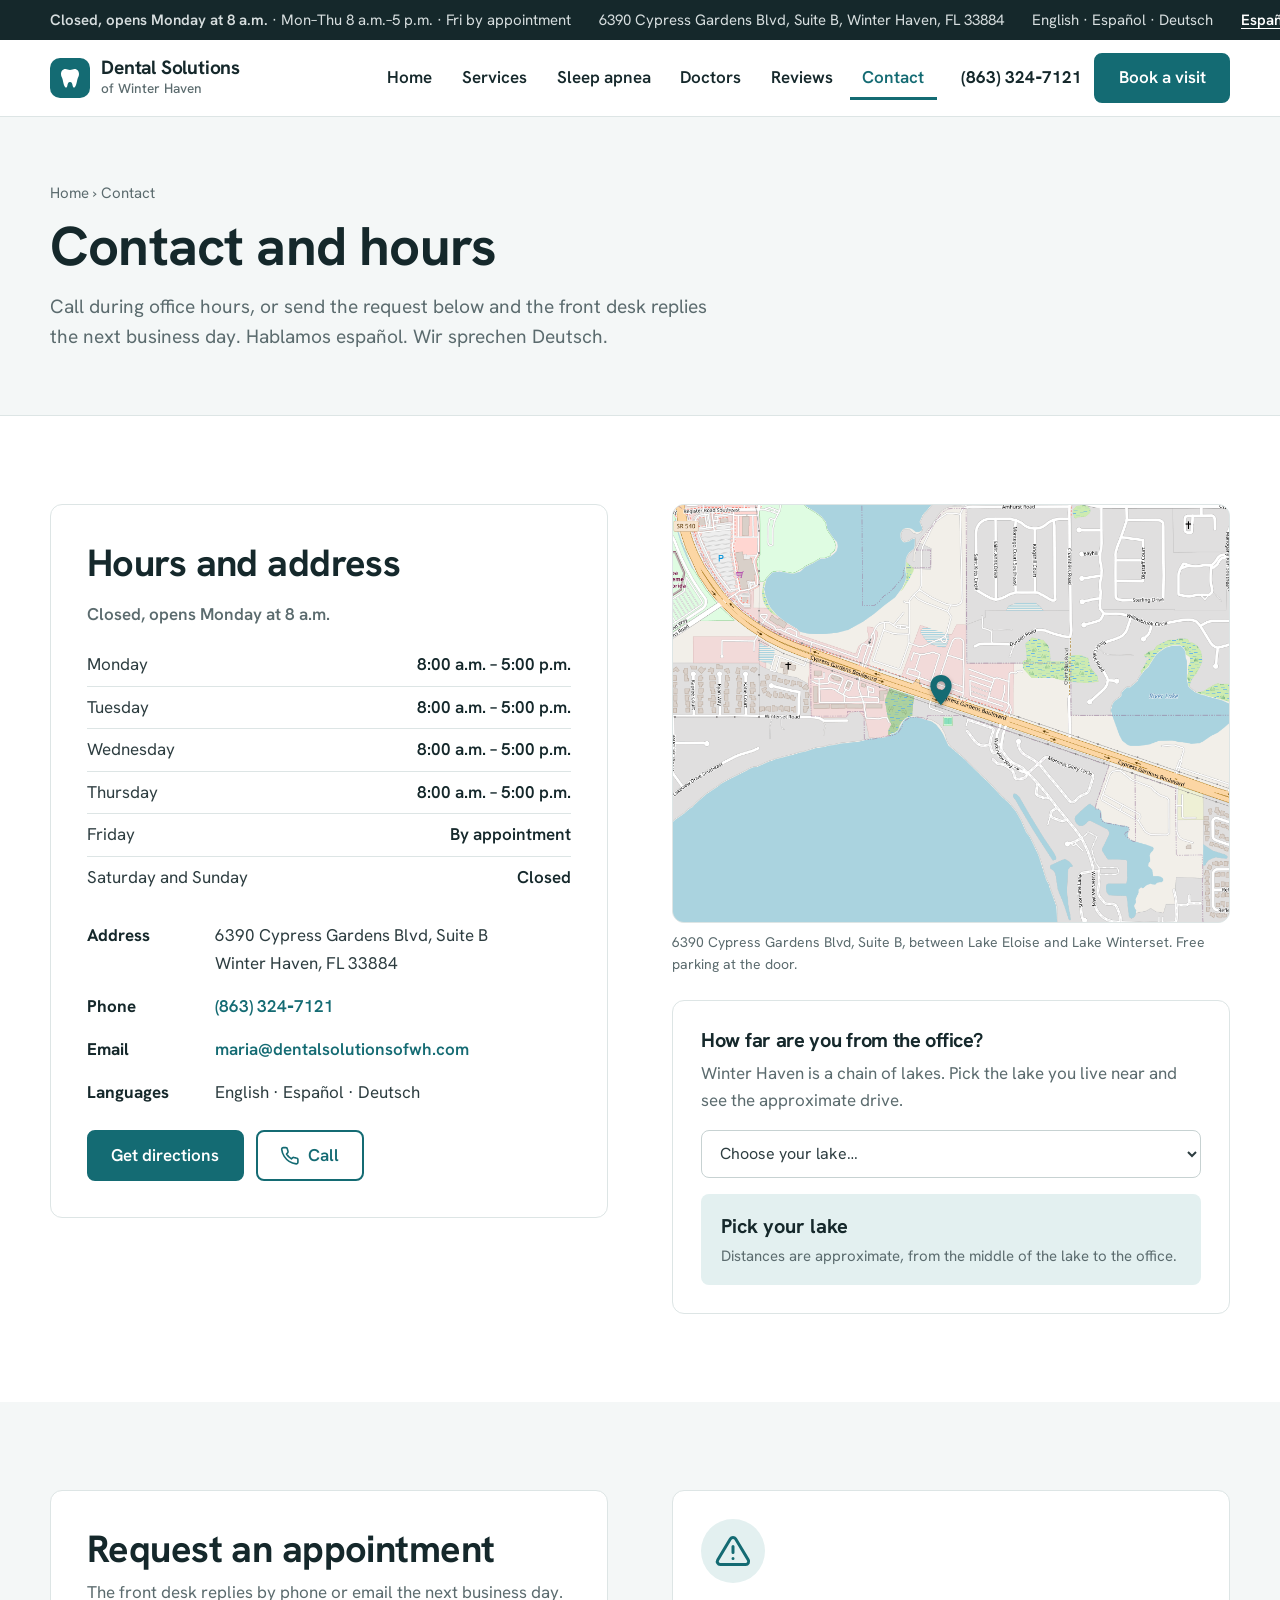
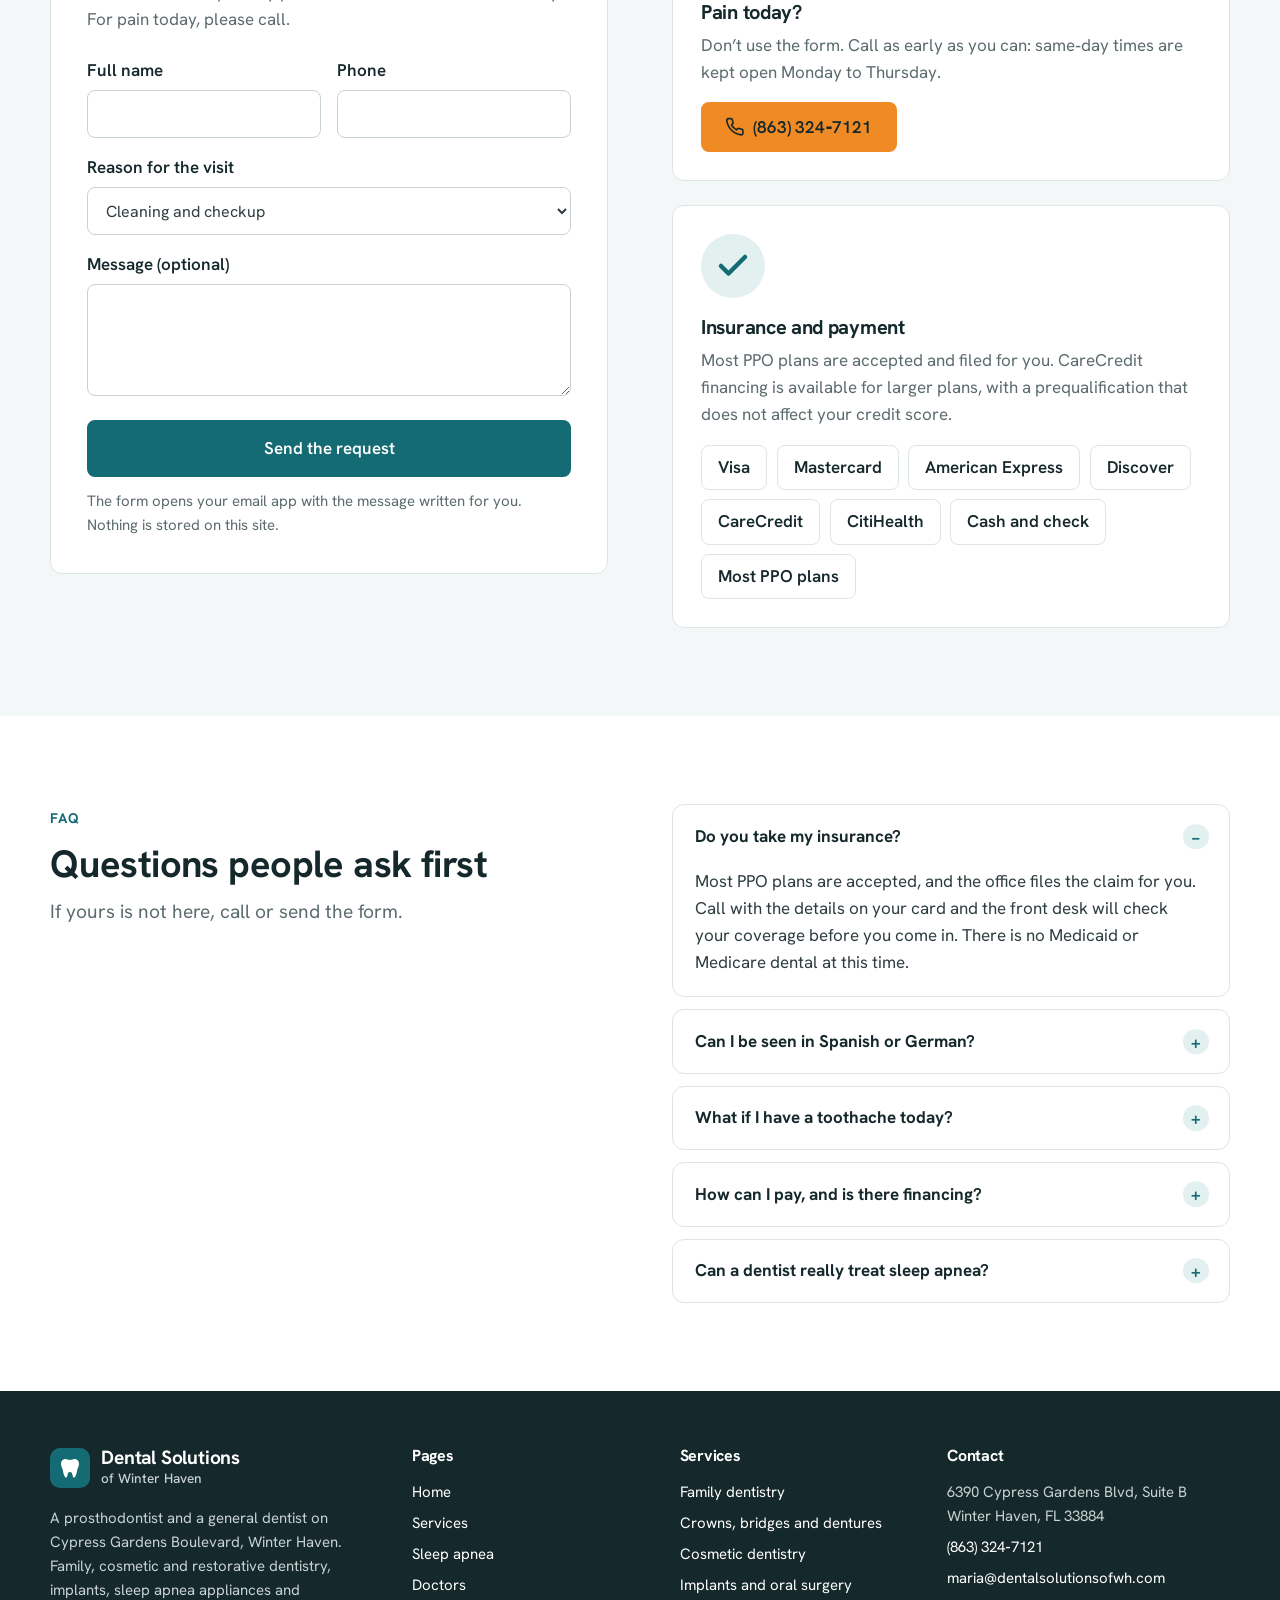
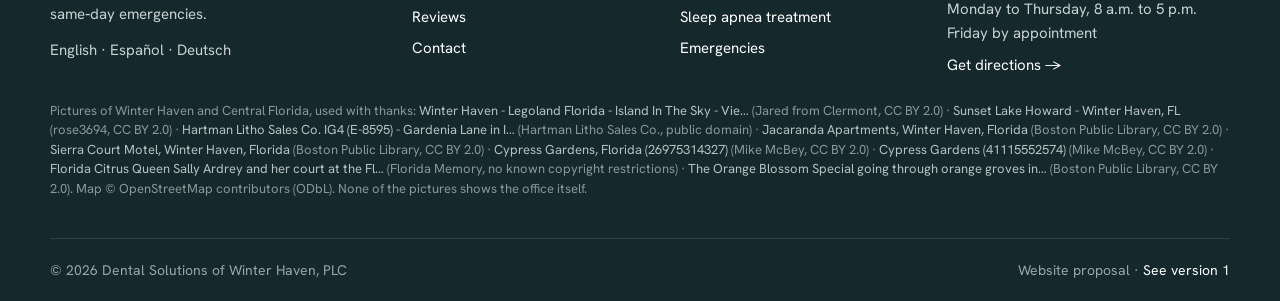
==== commit 5e6d89ef: "Review pass: sized button icons, hover gated to pointers, mobile touch baseline, viewport-fit and th" ====
--- a/contact.html
+++ b/contact.html
@@ -2,10 +2,11 @@
 <html lang="en" data-lang="en">
 <head>
 <meta charset="utf-8">
-<meta name="viewport" content="width=device-width, initial-scale=1">
+<meta name="viewport" content="width=device-width, initial-scale=1, viewport-fit=cover">
 <title>Contact and hours · Dental Solutions of Winter Haven</title>
 <meta name="description" content="Book a visit at 6390 Cypress Gardens Blvd, Winter Haven, FL 33884. Call (863) 324‑7121. Monday to Thursday 8 to 5.">
-<meta name="theme-color" content="#146b73">
+<meta name="theme-color" content="#15282b">
+<meta name="color-scheme" content="light">
 <meta property="og:title" content="Contact and hours · Dental Solutions of Winter Haven">
 <meta property="og:description" content="Book a visit at 6390 Cypress Gardens Blvd, Winter Haven, FL 33884. Call (863) 324‑7121. Monday to Thursday 8 to 5.">
 <meta property="og:type" content="website">
--- a/styles.css
+++ b/styles.css
@@ -25,13 +25,16 @@
 }
 
 *, *::before, *::after { box-sizing: border-box; }
-html { -webkit-text-size-adjust: 100%; scroll-behavior: smooth; scroll-padding-top: 5rem; }
+html { -webkit-text-size-adjust: 100%; scroll-behavior: smooth; scroll-padding-top: 5rem; -webkit-tap-highlight-color: transparent; }
 @media (prefers-reduced-motion: reduce) { html { scroll-behavior: auto; } }
 body { margin: 0; background: var(--bg); color: var(--text); font-family: var(--font); font-size: 1.0625rem; line-height: 1.6; -webkit-font-smoothing: antialiased; }
 h1, h2, h3, h4, p, ul, ol, dl, dd, figure, blockquote { margin: 0; }
 img, svg { display: block; max-width: 100%; height: auto; }
 a { color: var(--primary); }
 button, input, select, textarea { font: inherit; color: inherit; }
+button, a, summary, [role="button"] { touch-action: manipulation; }
+.btn, .burger, .lang, summary, .jump a, .nav a { user-select: none; -webkit-user-select: none; -webkit-touch-callout: none; }
+input, select, textarea { font-size: max(16px, 1rem); }
 :focus-visible { outline: 3px solid var(--accent); outline-offset: 2px; }
 p { text-wrap: pretty; }
 p + p { margin-top: 1em; }
@@ -60,22 +63,17 @@
 
 /* ---------- buttons ---------- */
 .btn { display: inline-flex; align-items: center; justify-content: center; gap: 0.5em; min-height: 3rem; padding: 0.6rem 1.4rem; border-radius: var(--radius-sm); background: var(--primary); color: #fff; font-weight: 600; text-decoration: none; border: 2px solid var(--primary); cursor: pointer; white-space: nowrap; transition: background-color 150ms ease, border-color 150ms ease, color 150ms ease, transform 120ms var(--ease); }
-.btn:hover { background: var(--primary-dark); border-color: var(--primary-dark); }
 .btn:active { transform: scale(0.98); }
 .btn-outline { background: transparent; color: var(--primary); }
-.btn-outline:hover { background: var(--primary-light); border-color: var(--primary); }
 .btn-accent { background: var(--accent); border-color: var(--accent); color: var(--ink); }
-.btn-accent:hover { background: var(--accent-dark); border-color: var(--accent-dark); }
 .btn-white { background: #fff; border-color: #fff; color: var(--primary); }
-.btn-white:hover { background: var(--primary-light); border-color: var(--primary-light); }
 .btn-ghost-white { background: transparent; border-color: rgba(255,255,255,0.7); color: #fff; }
-.btn-ghost-white:hover { background: rgba(255,255,255,0.12); border-color: #fff; }
 .btn-lg { min-height: 3.5rem; padding: 0.8rem 1.8rem; font-size: 1.0625rem; }
 .btn-sm { min-height: 2.5rem; padding: 0.35rem 1rem; font-size: 0.9375rem; }
 .btn-block { width: 100%; }
+.btn svg { width: 1.15em; height: 1.15em; flex: 0 0 auto; }
 .btn-row { display: flex; flex-wrap: wrap; gap: 0.75rem; align-items: center; }
 .link { font-weight: 600; text-decoration: none; }
-.link:hover { text-decoration: underline; }
 .link-arrow::after { content: " →"; }
 
 /* ---------- icons ---------- */
@@ -110,7 +108,6 @@
 .logo small { display: block; font-size: 0.85rem; color: var(--muted); font-weight: 500; }
 .nav { display: flex; align-items: center; gap: 0.25rem; }
 .nav a { display: block; padding: 0.5rem 0.8rem; border-radius: var(--radius-sm); color: var(--ink); text-decoration: none; font-weight: 600; }
-.nav a:hover { background: var(--primary-light); color: var(--primary); }
 .nav a[aria-current="page"] { color: var(--primary); box-shadow: inset 0 -3px 0 var(--primary); border-radius: 0; }
 .header-actions { display: flex; align-items: center; gap: 0.75rem; }
 .header-phone { font-weight: 700; color: var(--ink); text-decoration: none; }
@@ -155,7 +152,6 @@
 
 .card { background: #fff; border: 1px solid var(--line); border-radius: var(--radius); padding: 1.75rem; }
 .card-link { display: block; color: inherit; text-decoration: none; transition: border-color 150ms ease, box-shadow 150ms ease, transform 150ms var(--ease); }
-.card-link:hover { border-color: var(--primary); box-shadow: var(--shadow); transform: translateY(-2px); }
 .card .icon { margin-bottom: 1.1rem; width: 4rem; height: 4rem; }
 .card .icon svg { width: 2.25rem; height: 2.25rem; }
 .card h3 { margin-bottom: 0.5rem; }
@@ -210,12 +206,10 @@
 .page-head .lead { margin-top: 1rem; }
 .crumbs { font-size: 0.9375rem; color: var(--muted); margin-bottom: 0.75rem; }
 .crumbs a { color: var(--muted); text-decoration: none; }
-.crumbs a:hover { color: var(--primary); }
 
 /* jump nav */
 .jump { display: flex; flex-wrap: wrap; gap: 0.5rem; margin-top: 1.5rem; }
 .jump a { display: inline-block; padding: 0.4rem 0.9rem; border-radius: 999px; border: 1px solid var(--line); background: #fff; color: var(--ink); text-decoration: none; font-weight: 600; font-size: 0.9375rem; }
-.jump a:hover { border-color: var(--primary); color: var(--primary); }
 
 /* service sections */
 .service { display: grid; grid-template-columns: 1fr 1fr; gap: clamp(2rem, 5vw, 4rem); align-items: center; }
@@ -231,7 +225,7 @@
 .facts dd a { font-weight: 600; text-decoration: none; }
 .hours { width: 100%; border-collapse: collapse; }
 .hours td { padding: 0.45rem 0; border-bottom: 1px solid var(--line); }
-.hours td:last-child { text-align: right; font-weight: 600; color: var(--ink); }
+.hours td:last-child { text-align: right; font-weight: 600; color: var(--ink); white-space: nowrap; padding-left: 1rem; }
 .hours tr:last-child td { border-bottom: 0; }
 
 /* map */
@@ -244,6 +238,7 @@
 /* form */
 .form-grid { display: grid; gap: 1rem; }
 .form-grid label { display: block; font-weight: 600; color: var(--ink); margin-bottom: 0.35rem; }
+.form-grid select { cursor: pointer; }
 .form-grid input, .form-grid select, .form-grid textarea { width: 100%; min-height: 3rem; padding: 0.65rem 0.9rem; border: 1px solid #c7d2d2; border-radius: var(--radius-sm); background: #fff; }
 .form-grid input:focus, .form-grid select:focus, .form-grid textarea:focus { outline: 2px solid var(--primary); outline-offset: 0; border-color: var(--primary); }
 .form-grid textarea { min-height: 7rem; resize: vertical; }
@@ -251,7 +246,7 @@
 .form-note { font-size: 0.9375rem; color: var(--muted); margin-top: 0.75rem; }
 
 /* lake tool */
-.lake-tool select { width: 100%; min-height: 3rem; padding: 0.65rem 0.9rem; border: 1px solid #c7d2d2; border-radius: var(--radius-sm); background: #fff; }
+.lake-tool select { cursor: pointer; width: 100%; min-height: 3rem; padding: 0.65rem 0.9rem; border: 1px solid #c7d2d2; border-radius: var(--radius-sm); background: #fff; }
 .lake-result { margin-top: 1rem; padding: 1rem 1.25rem; background: var(--primary-light); border-radius: var(--radius-sm); min-height: 4.5rem; }
 .lake-result strong { display: block; color: var(--ink); font-size: 1.25rem; }
 .lake-result span { color: var(--muted); font-size: 0.9375rem; }
@@ -277,7 +272,6 @@
 /* ---------- footer ---------- */
 .footer { background: var(--ink); color: #c9d2d3; padding-top: 3.5rem; font-size: 0.9375rem; }
 .footer a { color: #fff; text-decoration: none; }
-.footer a:hover { text-decoration: underline; }
 .footer-grid { display: grid; grid-template-columns: 1.4fr 1fr 1fr 1.2fr; gap: 2rem; }
 .footer h4 { color: #fff; font-size: 1rem; margin-bottom: 0.9rem; }
 .footer ul { list-style: none; padding: 0; display: grid; gap: 0.45rem; }
@@ -286,6 +280,22 @@
 .footer-bottom { margin-top: 2.5rem; padding: 1.25rem 0; border-top: 1px solid rgba(255,255,255,0.12); display: flex; justify-content: space-between; gap: 1rem; flex-wrap: wrap; font-size: 0.875rem; color: #9aa6a8; }
 .credits { font-size: 0.8125rem; color: #8a9799; margin-top: 1.5rem; line-height: 1.5; }
 .credits a { color: #b7c1c2; }
+
+
+/* hover only where a real pointer exists (touch devices keep :active feedback) */
+@media (hover: hover) and (pointer: fine) {
+  .btn:hover { background: var(--primary-dark); border-color: var(--primary-dark); }
+  .btn-outline:hover { background: var(--primary-light); border-color: var(--primary); }
+  .btn-accent:hover { background: var(--accent-dark); border-color: var(--accent-dark); }
+  .btn-white:hover { background: var(--primary-light); border-color: var(--primary-light); }
+  .btn-ghost-white:hover { background: rgba(255,255,255,0.12); border-color: #fff; }
+  .link:hover { text-decoration: underline; }
+  .nav a:hover { background: var(--primary-light); color: var(--primary); }
+  .card-link:hover { border-color: var(--primary); box-shadow: var(--shadow); transform: translateY(-2px); }
+  .crumbs a:hover { color: var(--primary); }
+  .jump a:hover { border-color: var(--primary); color: var(--primary); }
+  .footer a:hover { text-decoration: underline; }
+}
 
 /* ---------- motion ---------- */
 @media (prefers-reduced-motion: no-preference) {
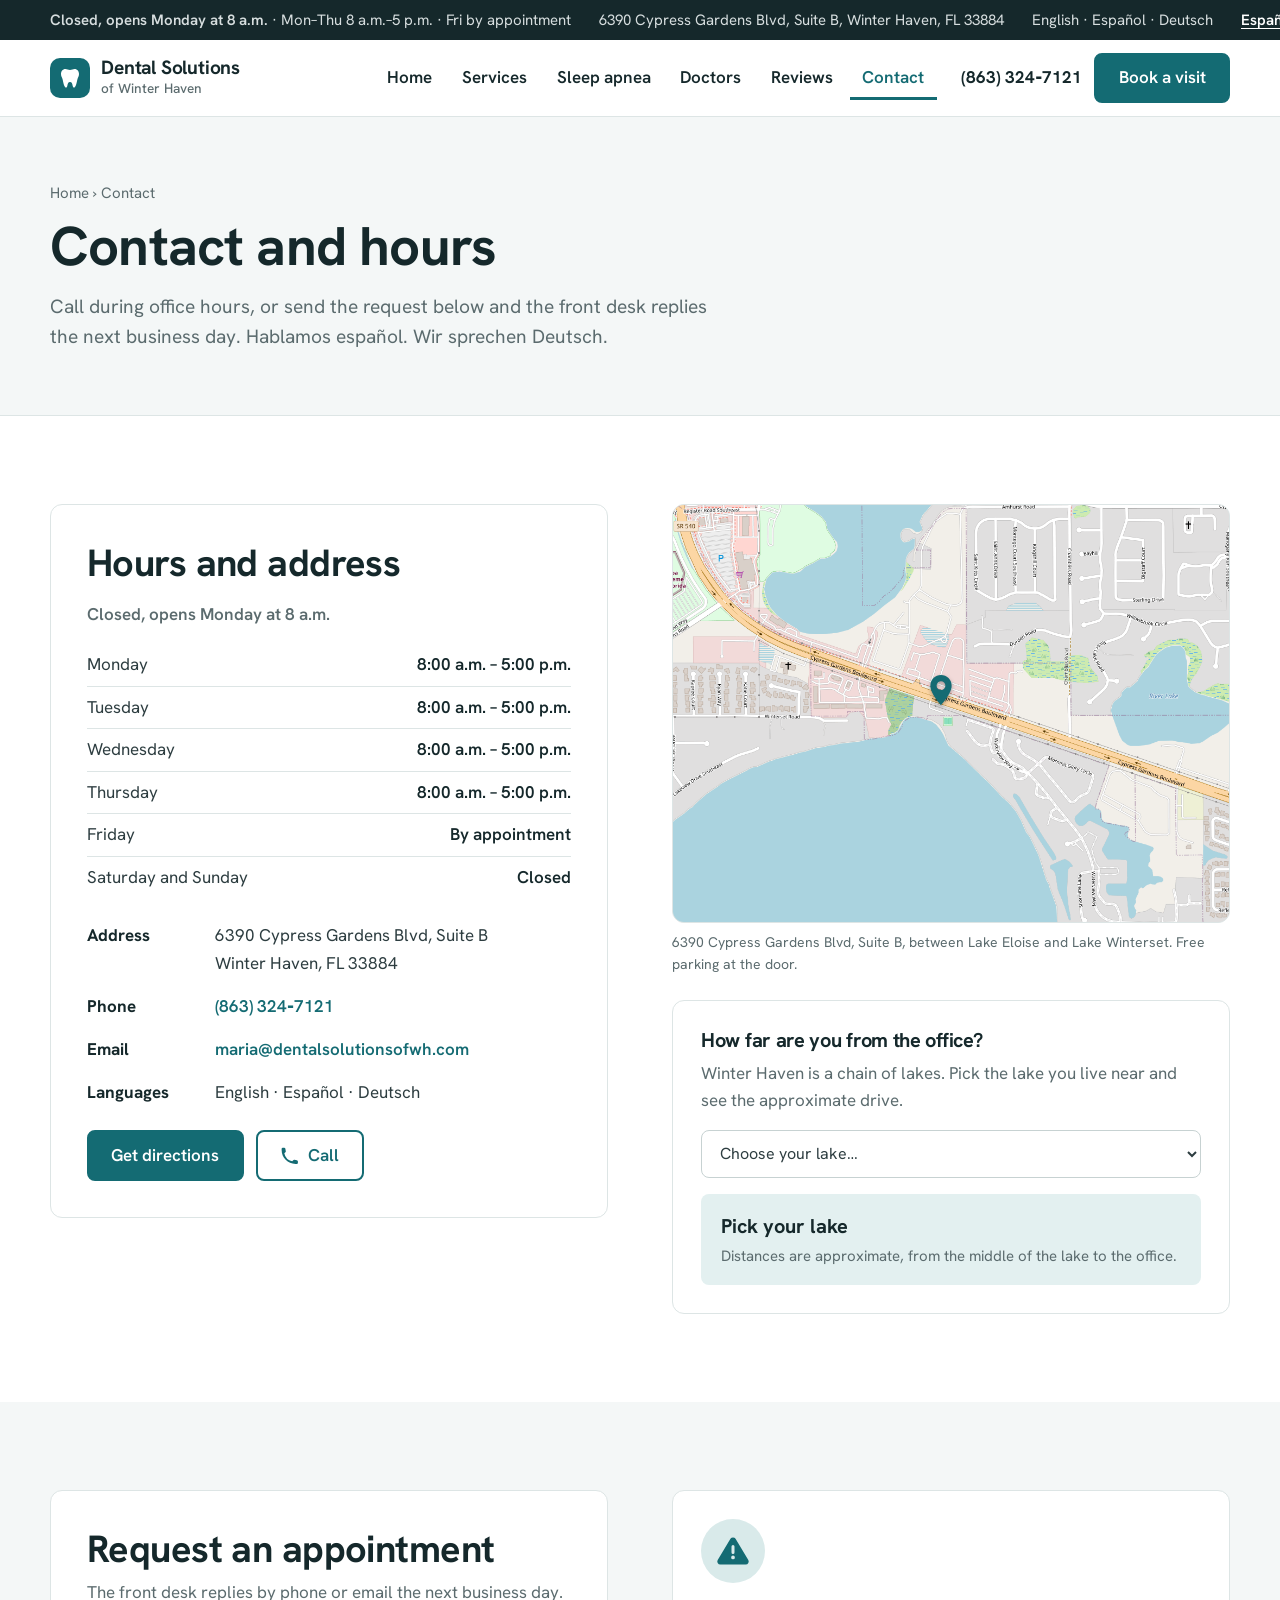
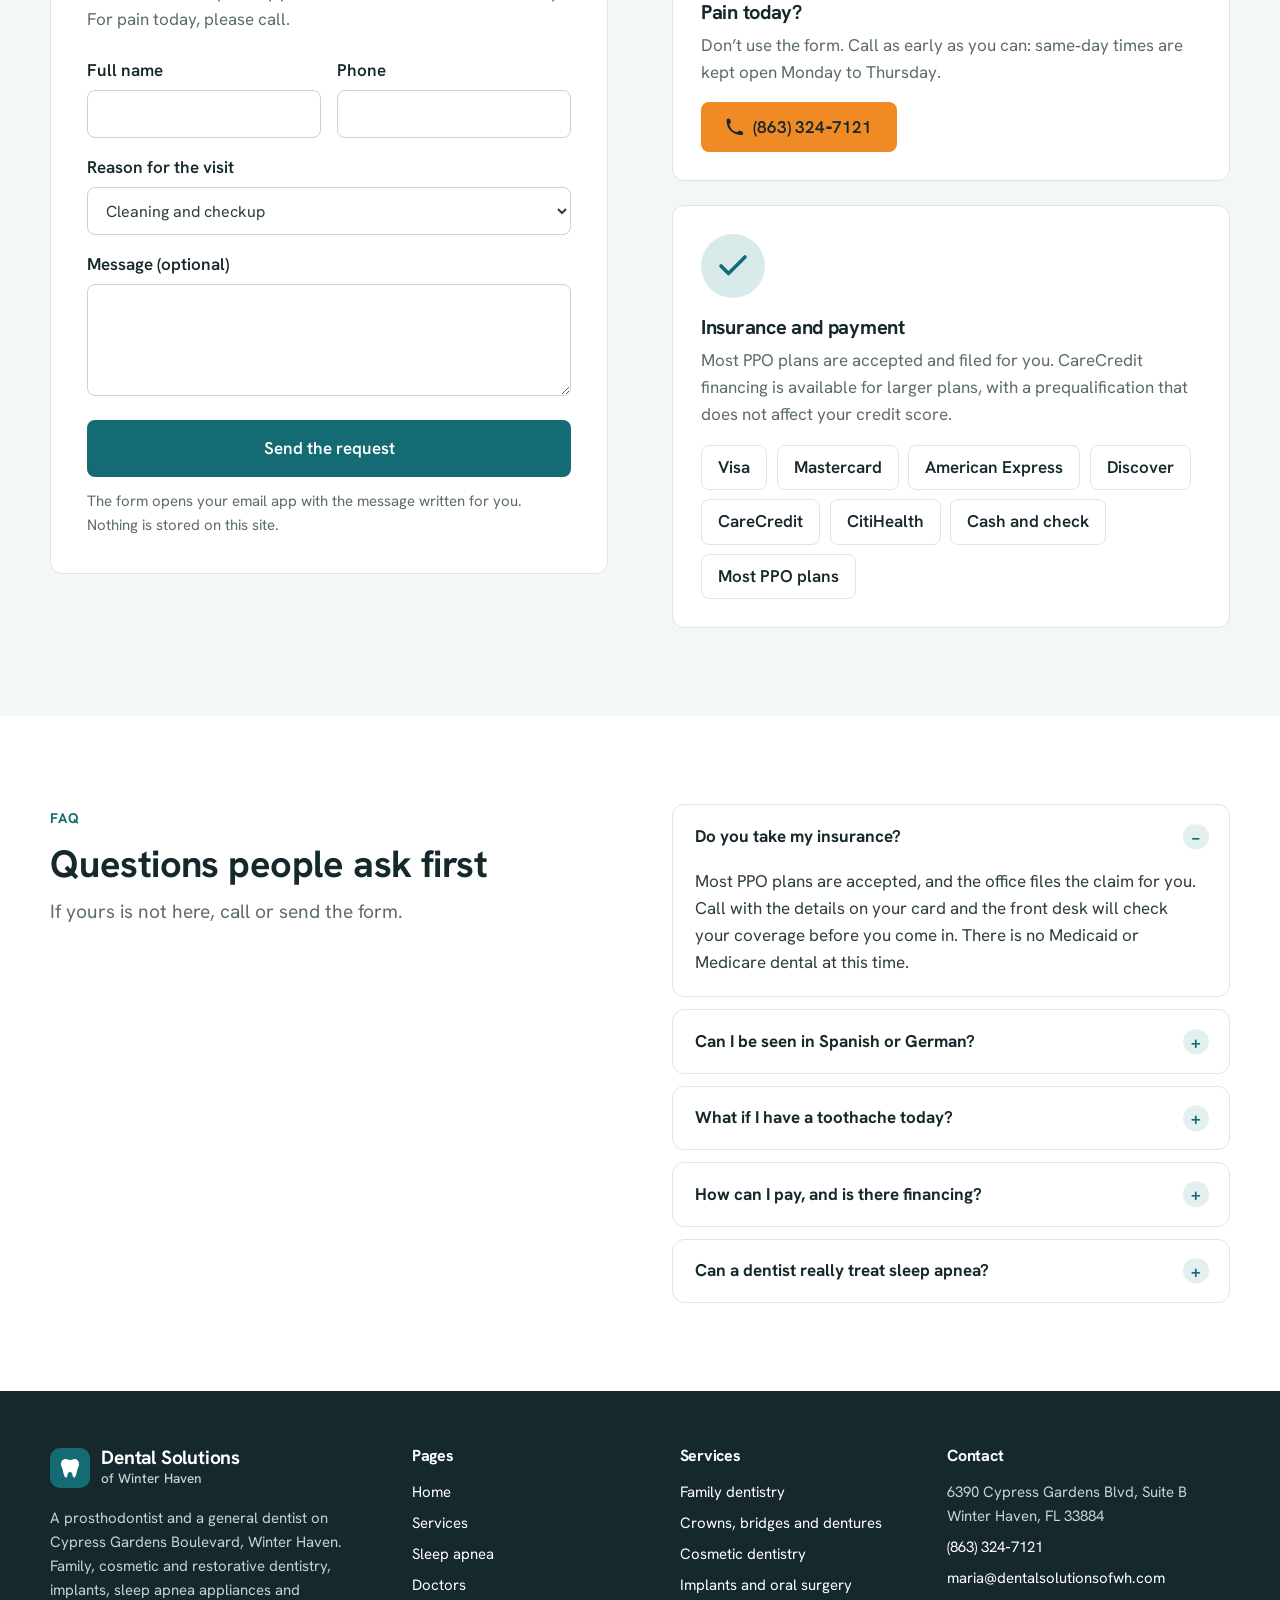
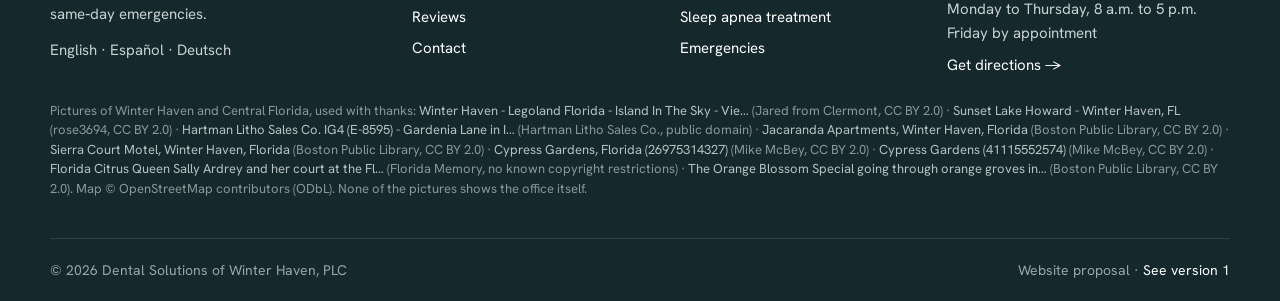
==== commit 567f39d6: "Solid icons in info cards and features; Directions arrow stays inline Co-Authored-By: Claude Fable 5" ====
--- a/contact.html
+++ b/contact.html
@@ -18,7 +18,7 @@
 <link rel="preconnect" href="https://fonts.gstatic.com" crossorigin>
 <link href="https://fonts.googleapis.com/css2?family=Hanken+Grotesk:wght@400;500;600;700&display=swap" rel="stylesheet">
 <link rel="icon" href="data:image/svg+xml,%3Csvg xmlns='http://www.w3.org/2000/svg' viewBox='0 0 64 64'%3E%3Crect width='64' height='64' rx='14' fill='%23146b73'/%3E%3Cpath d='M22 14c4 0 7 3 10 3s6-3 10-3c7 0 11 6 11 12 0 5-2.5 8.5-4 12-1.5 5-2.5 14-6 18-2.5 3-5 1-5.7-2.5-1-4.5-1.8-9.5-5.3-9.5s-4.3 5-5.3 9.5C26 57 23.5 59 21 56c-3.5-4-4.5-13-6-18-1.5-3.5-4-7-4-12 0-6 4-12 11-12z' fill='%23fff'/%3E%3C/svg%3E">
-<link rel="stylesheet" href="styles.css">
+<link rel="stylesheet" href="styles.css?v=54724813">
 </head>
 <body>
 <a class="skip" href="#main"><span data-l="en">Skip to content</span><span data-l="es">Ir al contenido</span></a>
@@ -70,7 +70,7 @@
       </dl>
       <div class="btn-row" style="margin-top:1.5rem">
         <a class="btn" href="https://www.google.com/maps/dir/?api=1&destination=6390+Cypress+Gardens+Blvd+Winter+Haven+FL+33884" target="_blank" rel="noopener"><span data-l="en">Get directions</span><span data-l="es">Cómo llegar</span></a>
-        <a class="btn btn-outline" href="tel:+18633247121"><svg viewBox="0 0 24 24" fill="none" stroke="currentColor" stroke-width="2" stroke-linecap="round" stroke-linejoin="round" aria-hidden="true"><path d="M22 16.9v3a2 2 0 0 1-2.2 2 19.8 19.8 0 0 1-8.6-3.1 19.5 19.5 0 0 1-6-6A19.8 19.8 0 0 1 2.1 4.2 2 2 0 0 1 4.1 2h3a2 2 0 0 1 2 1.7c.1.9.4 1.8.7 2.7a2 2 0 0 1-.5 2.1L8 9.8a16 16 0 0 0 6 6l1.3-1.3a2 2 0 0 1 2.1-.4c.9.3 1.8.6 2.7.7a2 2 0 0 1 1.9 2.1z"/></svg> <span data-l="en">Call</span><span data-l="es">Llamar</span></a>
+        <a class="btn btn-outline" href="tel:+18633247121"><svg viewBox="0 0 24 24" fill="currentColor" aria-hidden="true"><path d="M2 3.5A1.5 1.5 0 0 1 3.5 2h1.6a1.5 1.5 0 0 1 1.5 1.3l.5 3.1a1.5 1.5 0 0 1-.5 1.4L5.3 9a12.3 12.3 0 0 0 9.7 9.7l1.2-1.3a1.5 1.5 0 0 1 1.4-.5l3.1.5a1.5 1.5 0 0 1 1.3 1.5v1.6a1.5 1.5 0 0 1-1.5 1.5H19C9.6 22 2 14.4 2 5V3.5z"/></svg> <span data-l="en">Call</span><span data-l="es">Llamar</span></a>
       </div>
     </div>
     <div>
@@ -103,7 +103,7 @@
   <p class="form-note"><span data-l="en">The form opens your email app with the message written for you. Nothing is stored on this site.</span><span data-l="es">El formulario abre su aplicación de correo con el mensaje ya escrito. Este sitio no guarda nada.</span></p>
 </form>
     <div>
-      <div class="card" style="margin-bottom:1.5rem"><span class="icon"><svg viewBox="0 0 24 24" fill="none" stroke="currentColor" stroke-width="2" stroke-linecap="round" stroke-linejoin="round" aria-hidden="true"><path d="M12 9v4M12 17h.01M10.3 3.9 1.8 18a2 2 0 0 0 1.7 3h17a2 2 0 0 0 1.7-3L13.7 3.9a2 2 0 0 0-3.4 0z"/></svg></span><h3 class="h3"><span data-l="en">Pain today?</span><span data-l="es">¿Dolor hoy?</span></h3><p><span data-l="en">Don’t use the form. Call as early as you can: same‑day times are kept open Monday to Thursday.</span><span data-l="es">No use el formulario. Llame lo antes posible: se reservan horas del mismo día de lunes a jueves.</span></p><div class="btn-row" style="margin-top:1rem"><a class="btn btn-accent" href="tel:+18633247121"><svg viewBox="0 0 24 24" fill="none" stroke="currentColor" stroke-width="2" stroke-linecap="round" stroke-linejoin="round" aria-hidden="true"><path d="M22 16.9v3a2 2 0 0 1-2.2 2 19.8 19.8 0 0 1-8.6-3.1 19.5 19.5 0 0 1-6-6A19.8 19.8 0 0 1 2.1 4.2 2 2 0 0 1 4.1 2h3a2 2 0 0 1 2 1.7c.1.9.4 1.8.7 2.7a2 2 0 0 1-.5 2.1L8 9.8a16 16 0 0 0 6 6l1.3-1.3a2 2 0 0 1 2.1-.4c.9.3 1.8.6 2.7.7a2 2 0 0 1 1.9 2.1z"/></svg> (863) 324‑7121</a></div></div>
+      <div class="card" style="margin-bottom:1.5rem"><span class="icon"><svg viewBox="0 0 24 24" fill="currentColor" aria-hidden="true"><path fill-rule="evenodd" d="M10.3 3.9a2 2 0 0 1 3.4 0l8.5 14.1a2 2 0 0 1-1.7 3H3.5a2 2 0 0 1-1.7-3l8.5-14.1zM12 8a1 1 0 0 0-1 1v4a1 1 0 1 0 2 0V9a1 1 0 0 0-1-1zm0 9.5a1.25 1.25 0 1 0 0-2.5 1.25 1.25 0 0 0 0 2.5z"/></svg></span><h3 class="h3"><span data-l="en">Pain today?</span><span data-l="es">¿Dolor hoy?</span></h3><p><span data-l="en">Don’t use the form. Call as early as you can: same‑day times are kept open Monday to Thursday.</span><span data-l="es">No use el formulario. Llame lo antes posible: se reservan horas del mismo día de lunes a jueves.</span></p><div class="btn-row" style="margin-top:1rem"><a class="btn btn-accent" href="tel:+18633247121"><svg viewBox="0 0 24 24" fill="currentColor" aria-hidden="true"><path d="M2 3.5A1.5 1.5 0 0 1 3.5 2h1.6a1.5 1.5 0 0 1 1.5 1.3l.5 3.1a1.5 1.5 0 0 1-.5 1.4L5.3 9a12.3 12.3 0 0 0 9.7 9.7l1.2-1.3a1.5 1.5 0 0 1 1.4-.5l3.1.5a1.5 1.5 0 0 1 1.3 1.5v1.6a1.5 1.5 0 0 1-1.5 1.5H19C9.6 22 2 14.4 2 5V3.5z"/></svg> (863) 324‑7121</a></div></div>
       <div class="card" id="pay"><span class="icon"><svg viewBox="0 0 24 24" fill="none" stroke="currentColor" stroke-width="3" stroke-linecap="round" stroke-linejoin="round" aria-hidden="true"><path d="M20 6 9 17l-5-5"/></svg></span><h3 class="h3"><span data-l="en">Insurance and payment</span><span data-l="es">Seguros y pagos</span></h3><p><span data-l="en">Most PPO plans are accepted and filed for you. CareCredit financing is available for larger plans, with a prequalification that does not affect your credit score.</span><span data-l="es">Se aceptan la mayoría de los planes PPO y el consultorio presenta el reclamo. Hay financiamiento CareCredit para planes grandes, con una precalificación que no afecta su puntaje de crédito.</span></p><ul class="chips"><li>Visa</li><li>Mastercard</li><li>American Express</li><li>Discover</li><li>CareCredit</li><li>CitiHealth</li><li><span data-l="en">Cash and check</span><span data-l="es">Efectivo y cheque</span></li><li><span data-l="en">Most PPO plans</span><span data-l="es">La mayoría de planes PPO</span></li></ul></div>
     </div>
   </div>
@@ -137,7 +137,7 @@
         <li><a href="tel:+18633247121">(863) 324‑7121</a></li>
         <li><a href="mailto:maria@dentalsolutionsofwh.com">maria@dentalsolutionsofwh.com</a></li>
         <li><span data-l="en">Monday to Thursday, 8 a.m. to 5 p.m.</span><span data-l="es">Lunes a jueves, 8 a.m. a 5 p.m.</span><br><span data-l="en">Friday by appointment</span><span data-l="es">Viernes con cita</span></li>
-        <li><a href="https://www.google.com/maps/dir/?api=1&destination=6390+Cypress+Gardens+Blvd+Winter+Haven+FL+33884" target="_blank" rel="noopener"><span data-l="en">Get directions</span><span data-l="es">Cómo llegar</span> →</a></li>
+        <li><a class="link-arrow" href="https://www.google.com/maps/dir/?api=1&destination=6390+Cypress+Gardens+Blvd+Winter+Haven+FL+33884" target="_blank" rel="noopener"><span data-l="en">Get directions</span><span data-l="es">Cómo llegar</span></a></li>
       </ul></div>
     </div>
     <p class="credits"><span data-l="en">Pictures of Winter Haven and Central Florida, used with thanks:</span><span data-l="es">Imágenes de Winter Haven y Florida Central, usadas con agradecimiento:</span> <a href="https://commons.wikimedia.org/w/index.php?curid=78786937" rel="noopener">Winter Haven - Legoland Florida - Island In The Sky - Vie…</a> (Jared from Clermont, CC BY 2.0) · <a href="https://www.flickr.com/photos/9939138@N05/6604422863" rel="noopener">Sunset Lake Howard - Winter Haven, FL</a> (rose3694, CC BY 2.0) · <a href="https://commons.wikimedia.org/wiki/File:Hartman_Litho_Sales_Co._IG4_(E-8595)_-_Gardenia_Lane_in_Idyllwild_Gardens,_Winter_Haven,_Florida_front.jpg" rel="noopener">Hartman Litho Sales Co. IG4 (E-8595) - Gardenia Lane in I…</a> (Hartman Litho Sales Co., public domain) · <a href="https://www.flickr.com/photos/24029425@N06/8102650862" rel="noopener">Jacaranda Apartments, Winter Haven, Florida</a> (Boston Public Library, CC BY 2.0) · <a href="https://www.flickr.com/photos/24029425@N06/8102651428" rel="noopener">Sierra Court Motel, Winter Haven, Florida</a> (Boston Public Library, CC BY 2.0) · <a href="https://commons.wikimedia.org/w/index.php?curid=78922174" rel="noopener">Cypress Gardens, Florida (26975314327)</a> (Mike McBey, CC BY 2.0) · <a href="https://commons.wikimedia.org/w/index.php?curid=78922175" rel="noopener">Cypress Gardens (41115552574)</a> (Mike McBey, CC BY 2.0) · <a href="https://commons.wikimedia.org/wiki/File:Florida_Citrus_Queen_Sally_Ardrey_and_her_court_at_the_Florida_Citrus_Exposition_in_Winter_Haven.jpg" rel="noopener">Florida Citrus Queen Sally Ardrey and her court at the Fl…</a> (Florida Memory, no known copyright restrictions) · <a href="https://www.flickr.com/photos/24029425@N06/7752655736" rel="noopener">The Orange Blossom Special going through orange groves in…</a> (Boston Public Library, CC BY 2.0). <span data-l="en">Map</span><span data-l="es">Mapa</span> © OpenStreetMap contributors (ODbL). <span data-l="en">None of the pictures shows the office itself.</span><span data-l="es">Ninguna imagen muestra el consultorio en sí.</span></p>
@@ -147,6 +147,6 @@
     </div>
   </div>
 </footer>
-<script src="main.js"></script>
+<script src="main.js?v=f303de44"></script>
 </body>
 </html>
--- a/styles.css
+++ b/styles.css
@@ -39,7 +39,7 @@
 p { text-wrap: pretty; }
 p + p { margin-top: 1em; }
 
-[data-l] { display: inline; }
+[data-l="en"] { display: inline !important; }
 [data-l="es"] { display: none !important; }
 html[data-lang="es"] [data-l="en"] { display: none !important; }
 html[data-lang="es"] [data-l="es"] { display: inline !important; }
@@ -77,8 +77,8 @@
 .link-arrow::after { content: " →"; }
 
 /* ---------- icons ---------- */
-.icon { display: inline-flex; align-items: center; justify-content: center; width: 3.5rem; height: 3.5rem; border-radius: 50%; background: var(--primary-light); color: var(--primary); flex: 0 0 auto; }
-.icon svg { width: 1.75rem; height: 1.75rem; }
+.icon { display: inline-flex; align-items: center; justify-content: center; width: 3.5rem; height: 3.5rem; border-radius: 50%; background: #d9eaea; color: var(--primary); flex: 0 0 auto; }
+.icon svg { width: 1.75rem; height: 1.75rem; stroke-width: 2.4; }
 .icon-lg { width: 5rem; height: 5rem; }
 .icon-lg svg { width: 2.75rem; height: 2.75rem; }
 .check { display: inline-block; width: 1.25rem; height: 1.25rem; border-radius: 50%; background: var(--primary); color: #fff; flex: 0 0 auto; margin-top: 0.2rem; }
@@ -127,8 +127,8 @@
 .strip { margin-top: -2.25rem; position: relative; z-index: 2; }
 .strip-grid { display: grid; grid-template-columns: repeat(4, 1fr); gap: 1rem; }
 .info { background: #fff; border: 1px solid var(--line); border-radius: var(--radius); padding: 1.1rem 1.25rem; display: flex; gap: 0.9rem; align-items: flex-start; box-shadow: var(--shadow); }
-.info .icon { width: 2.75rem; height: 2.75rem; }
-.info .icon svg { width: 1.35rem; height: 1.35rem; }
+.info .icon { width: 3rem; height: 3rem; }
+.info .icon svg { width: 1.5rem; height: 1.5rem; stroke-width: 2.4; }
 .info strong { display: block; color: var(--ink); }
 .info span, .info a { display: block; font-size: 0.9375rem; color: var(--muted); }
 .info a { color: var(--primary); font-weight: 600; text-decoration: none; }
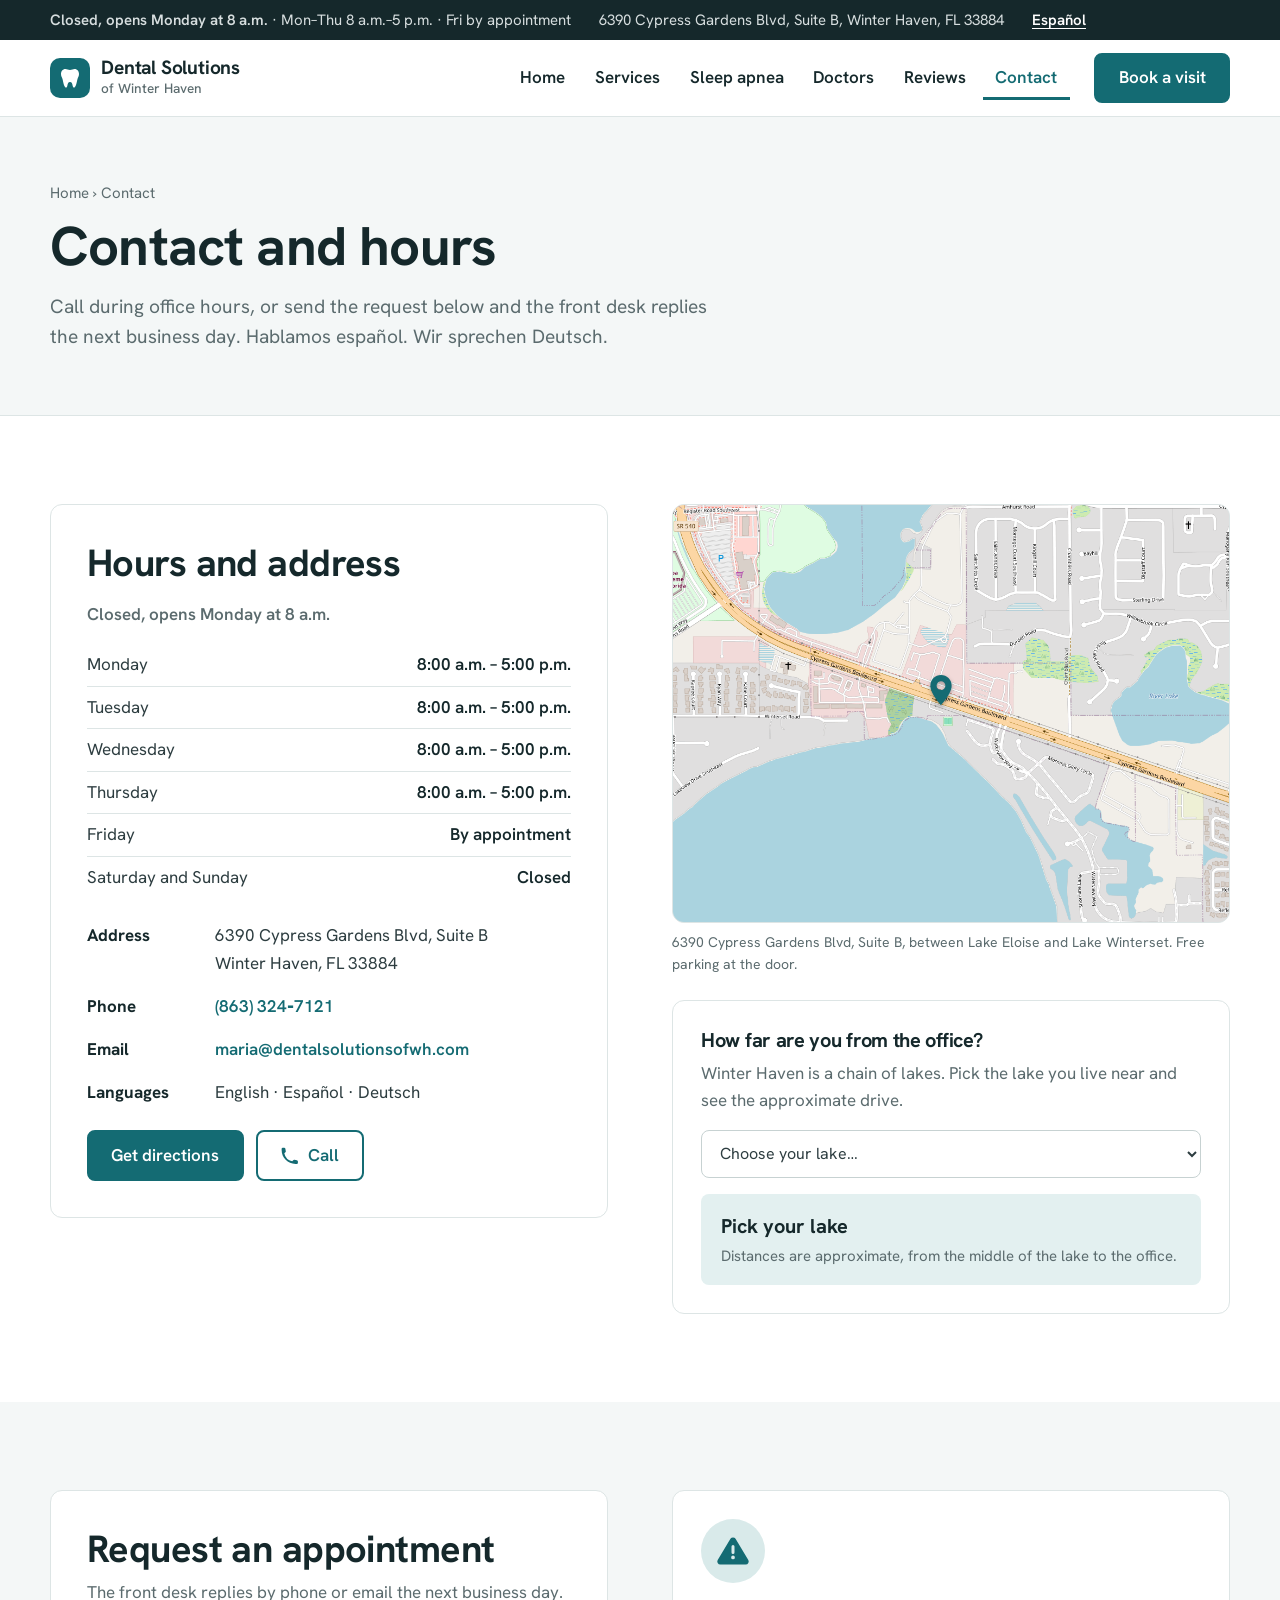
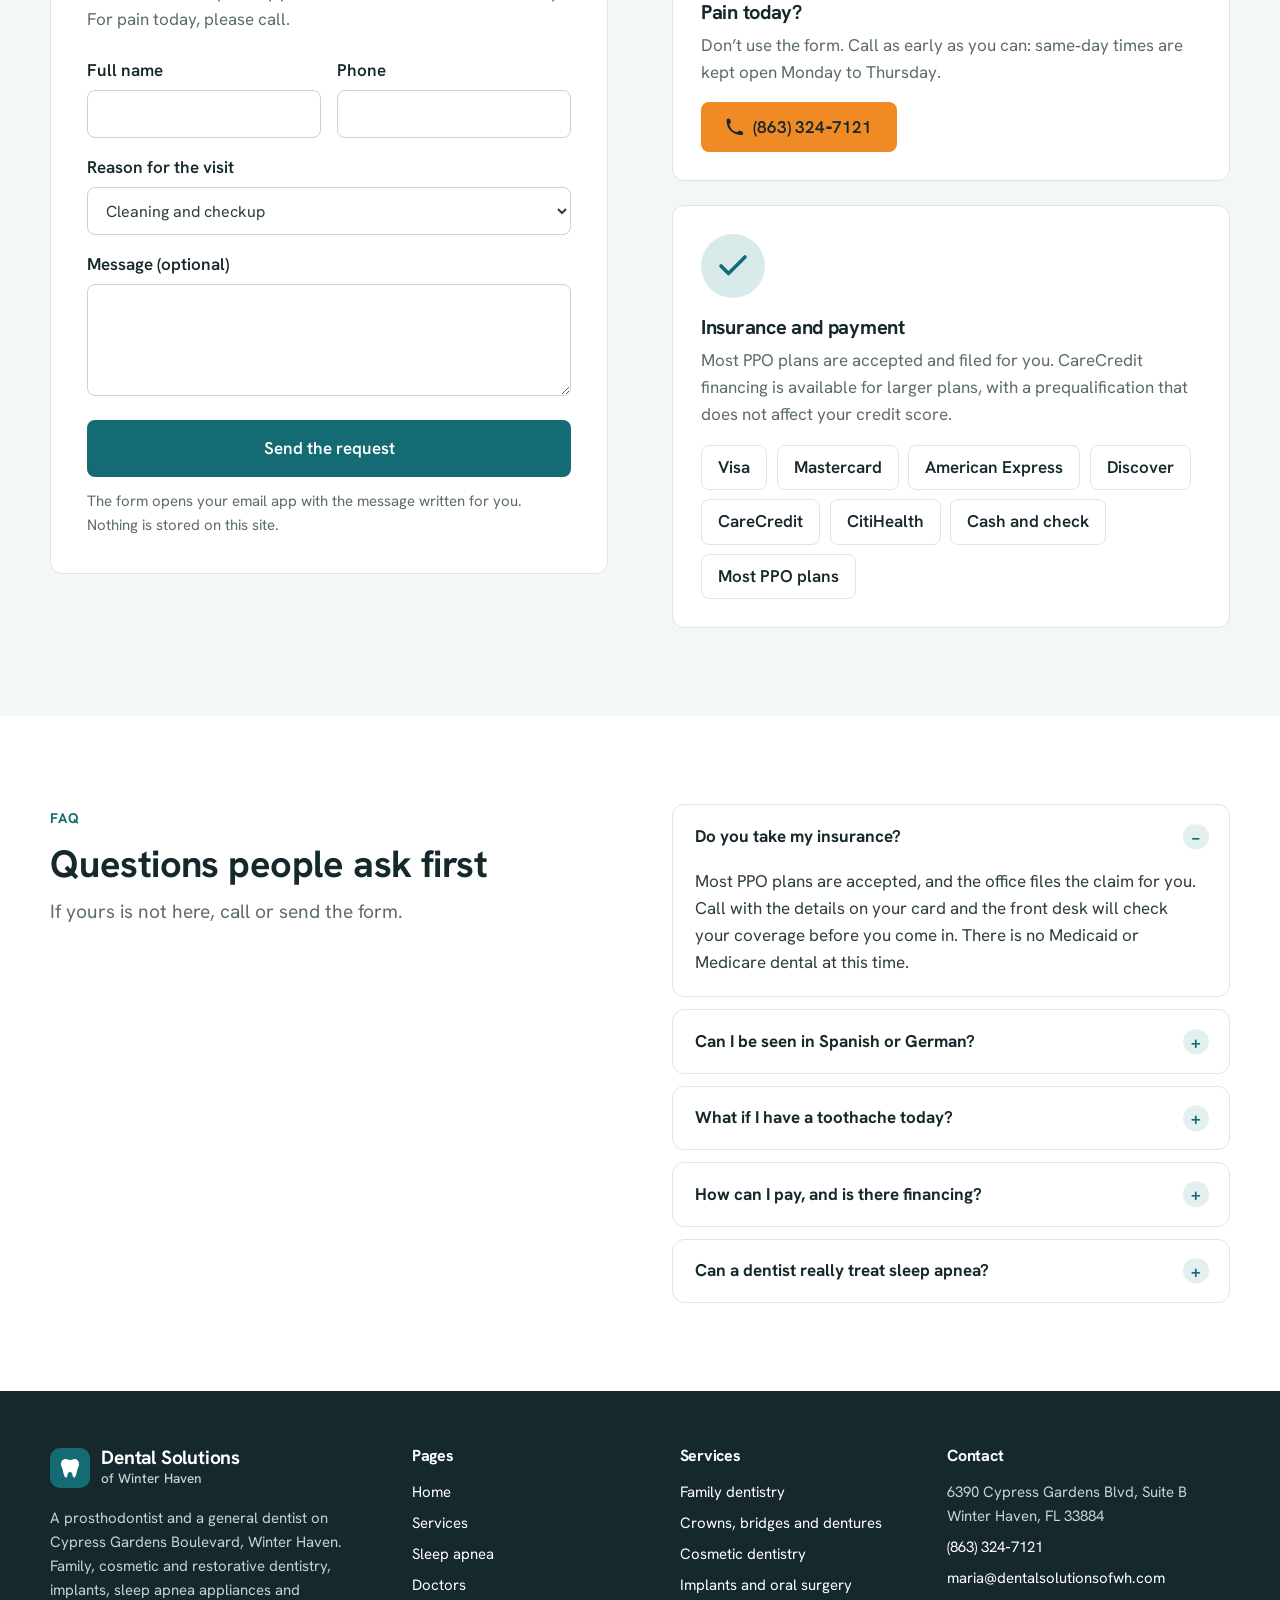
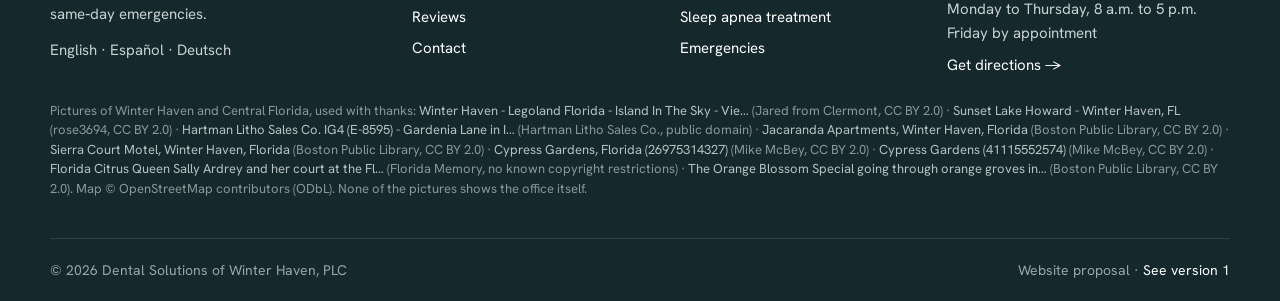
==== commit f748803a: "Info-card icons keep their colour and centering; menu collapses below 1100px; header fits narrow lap" ====
--- a/contact.html
+++ b/contact.html
@@ -18,7 +18,7 @@
 <link rel="preconnect" href="https://fonts.gstatic.com" crossorigin>
 <link href="https://fonts.googleapis.com/css2?family=Hanken+Grotesk:wght@400;500;600;700&display=swap" rel="stylesheet">
 <link rel="icon" href="data:image/svg+xml,%3Csvg xmlns='http://www.w3.org/2000/svg' viewBox='0 0 64 64'%3E%3Crect width='64' height='64' rx='14' fill='%23146b73'/%3E%3Cpath d='M22 14c4 0 7 3 10 3s6-3 10-3c7 0 11 6 11 12 0 5-2.5 8.5-4 12-1.5 5-2.5 14-6 18-2.5 3-5 1-5.7-2.5-1-4.5-1.8-9.5-5.3-9.5s-4.3 5-5.3 9.5C26 57 23.5 59 21 56c-3.5-4-4.5-13-6-18-1.5-3.5-4-7-4-12 0-6 4-12 11-12z' fill='%23fff'/%3E%3C/svg%3E">
-<link rel="stylesheet" href="styles.css?v=54724813">
+<link rel="stylesheet" href="styles.css?v=5272a525">
 </head>
 <body>
 <a class="skip" href="#main"><span data-l="en">Skip to content</span><span data-l="es">Ir al contenido</span></a>
--- a/styles.css
+++ b/styles.css
@@ -93,7 +93,8 @@
 .topbar { background: var(--ink); color: #d7dedf; font-size: 0.9375rem; }
 .topbar-row { display: flex; flex-wrap: wrap; gap: 0.5rem 1.75rem; align-items: center; min-height: 2.5rem; }
 .topbar-row > * { white-space: nowrap; }
-@media (min-width: 1025px) { .topbar-row { flex-wrap: nowrap; } }
+@media (min-width: 1281px) { .topbar-row { flex-wrap: nowrap; } }
+@media (max-width: 1280px) { .topbar .hide-md { display: none; } .header-phone { display: none; } .header-row { gap: 1rem; } .nav a { padding-inline: 0.6rem; } }
 .topbar a { color: #fff; text-decoration: none; font-weight: 600; }
 .topbar .spacer { margin-left: auto; }
 .topbar .open-now { color: #9fdba7; }
@@ -107,10 +108,10 @@
 .logo b { display: block; font-size: 1.2rem; line-height: 1.1; letter-spacing: -0.01em; white-space: nowrap; }
 .logo small { display: block; font-size: 0.85rem; color: var(--muted); font-weight: 500; }
 .nav { display: flex; align-items: center; gap: 0.25rem; }
-.nav a { display: block; padding: 0.5rem 0.8rem; border-radius: var(--radius-sm); color: var(--ink); text-decoration: none; font-weight: 600; }
+.nav a { display: block; padding: 0.5rem 0.8rem; border-radius: var(--radius-sm); color: var(--ink); text-decoration: none; font-weight: 600; white-space: nowrap; }
 .nav a[aria-current="page"] { color: var(--primary); box-shadow: inset 0 -3px 0 var(--primary); border-radius: 0; }
 .header-actions { display: flex; align-items: center; gap: 0.75rem; }
-.header-phone { font-weight: 700; color: var(--ink); text-decoration: none; }
+.header-phone { font-weight: 700; color: var(--ink); text-decoration: none; white-space: nowrap; }
 .burger { display: none; align-items: center; gap: 0.5rem; background: none; border: 2px solid var(--line); border-radius: var(--radius-sm); padding: 0.5rem 0.8rem; font-weight: 600; cursor: pointer; }
 
 /* ---------- hero ---------- */
@@ -127,7 +128,7 @@
 .strip { margin-top: -2.25rem; position: relative; z-index: 2; }
 .strip-grid { display: grid; grid-template-columns: repeat(4, 1fr); gap: 1rem; }
 .info { background: #fff; border: 1px solid var(--line); border-radius: var(--radius); padding: 1.1rem 1.25rem; display: flex; gap: 0.9rem; align-items: flex-start; box-shadow: var(--shadow); }
-.info .icon { width: 3rem; height: 3rem; }
+.info .icon { display: inline-flex; width: 3rem; height: 3rem; color: var(--primary); font-size: 1rem; }
 .info .icon svg { width: 1.5rem; height: 1.5rem; stroke-width: 2.4; }
 .info strong { display: block; color: var(--ink); }
 .info span, .info a { display: block; font-size: 0.9375rem; color: var(--muted); }
@@ -304,7 +305,7 @@
 }
 
 /* ---------- tablet ---------- */
-@media (max-width: 1024px) {
+@media (max-width: 1100px) {
   .nav { display: none; position: absolute; top: 100%; left: 0; right: 0; background: #fff; border-bottom: 1px solid var(--line); padding: 0.75rem var(--gutter) 1rem; flex-direction: column; align-items: stretch; box-shadow: var(--shadow); }
   .nav.is-open { display: flex; }
   .nav a[aria-current="page"] { box-shadow: none; background: var(--primary-light); border-radius: var(--radius-sm); }
@@ -314,7 +315,6 @@
   .grid-3, .grid-4 { grid-template-columns: repeat(2, 1fr); }
   .steps, .steps-4 { grid-template-columns: repeat(2, 1fr); }
   .footer-grid { grid-template-columns: 1fr 1fr; }
-  .topbar .hide-md { display: none; }
 }
 
 /* ---------- phone ---------- */
